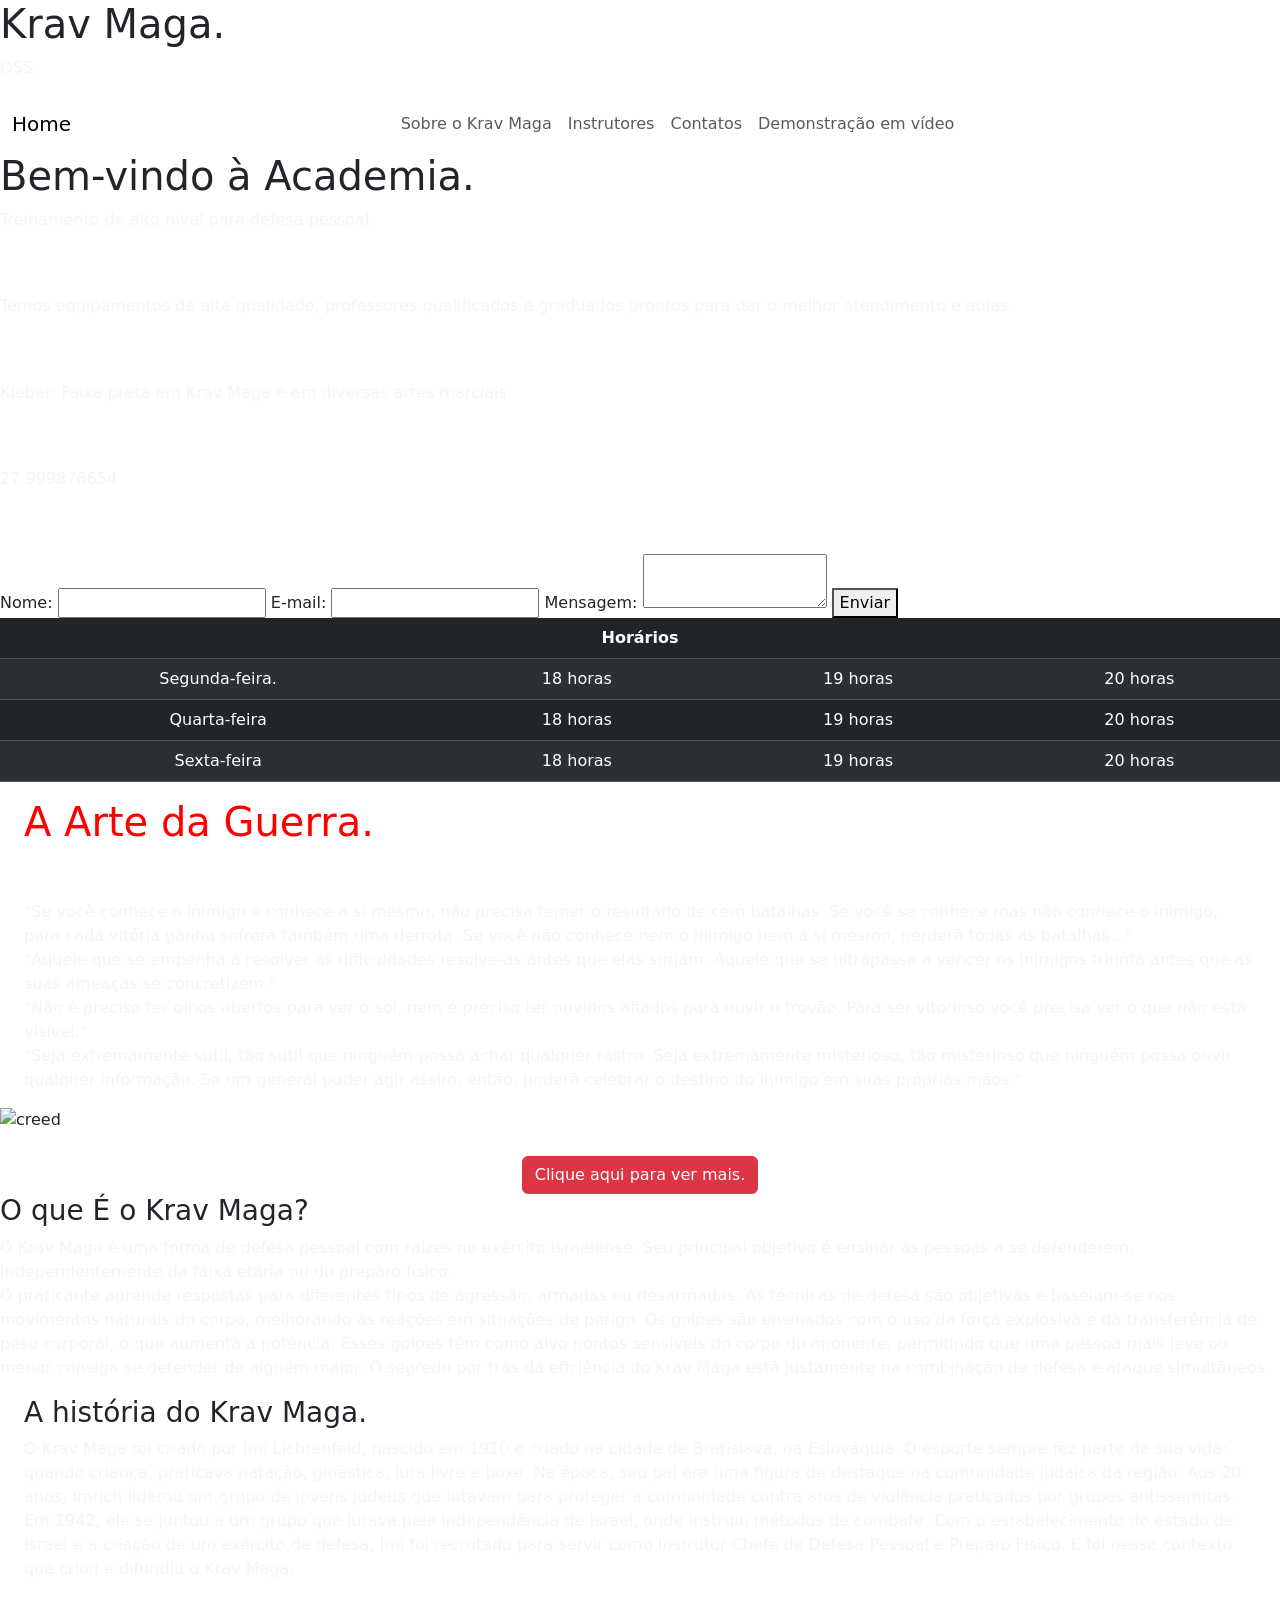
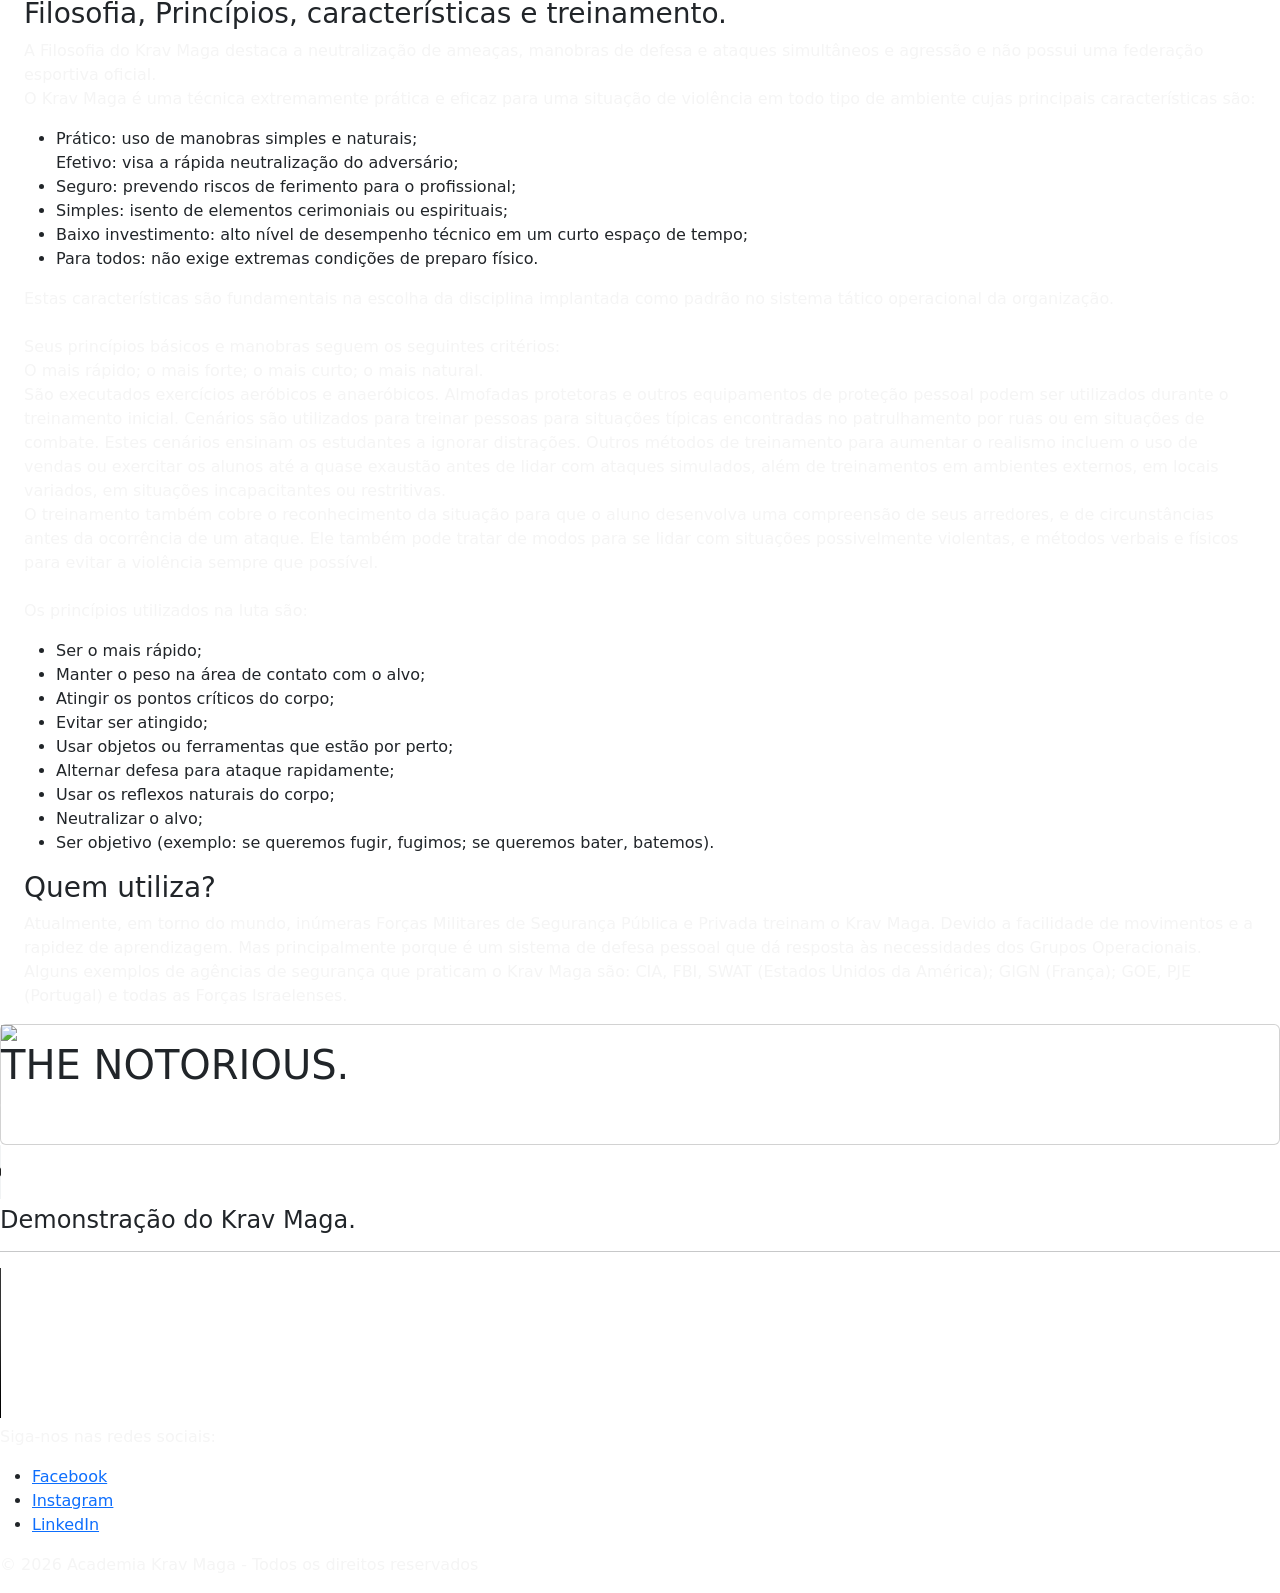
==== index.html @ e3790e53 "Rename site-kravmaga/index.html to index.html" ====
<!DOCTYPE html>
<html lang="pt-br">
<head>
    <meta charset="UTF-8">
    <meta name="viewport" content="width=device-width, initial-scale=1.0">
    <title>💀 Krav Maga.</title>
    
    <link type="image/png" sizes="32x32" rel="icon" href="icons8-punisher-32.png">
    <link href="https://cdn.jsdelivr.net/npm/bootstrap@5.3.8/dist/css/bootstrap.min.css" rel="stylesheet" integrity="sha384-sRIl4kxILFvY47J16cr9ZwB07vP4J8+LH7qKQnuqkuIAvNWLzeN8tE5YBujZqJLB" crossorigin="anonymous">
    <link rel="stylesheet" href="style.css">
    <style>
         p {
            color: whitesmoke;
         } 

         h2 {
            color: white; 
         }
    </style>
     <link href="https://fonts.googleapis.com/css2?family=Bebas+Neue&display=swap" rel="stylesheet">
     <link href="https://fonts.googleapis.com/css2?family=Roboto:wght@300;400;700&display=swap" rel="stylesheet">
     <link href="https://fonts.googleapis.com/css2?family=Poppins:wght@300;400;600&display=swap" rel="stylesheet">
</head> 
<body>
    <div class="botoes-inicio">
    <section id="home">      
     <h1>Krav Maga. </h1>
        <p>OSS.</p>
    </section>
    </div>
    
    <nav class="navbar navbar-expand-lg minha-navbar">
  <div class="container-fluid">
    <a class="navbar-brand" href="#home">Home</a>
    <button class="navbar-toggler" type="button" data-bs-toggle="collapse" data-bs-target="#navbarNav" aria-controls="navbarNav" aria-expanded="false" aria-label="Toggle navigation">
      <span class="navbar-toggler-icon"></span>
    </button>
    <div class="collapse navbar-collapse" id="navbarNav">
      <ul class="navbar-nav mx-auto">
        <li class="nav-item">
          <a class="nav-link" href="#sobre-o-krav-maga">Sobre o Krav Maga</a>
        </li>
        <li class="nav-item">
          <a class="nav-link" href="#Instrutores">Instrutores</a>
        </li>
        <li class="nav-item">
          <a class="nav-link" href="#contato">Contatos</a>
        </li>
        <li class="nav-item">
          <a class="nav-link" href="#video-krav-maga">Demonstração em vídeo</a>
        </li>
      </ul>
    </div>
  </div>
</nav>
   
    <div class="formulario">
   <section id="introducao">      
     <h1>Bem-vindo à Academia.</h1>
     <p>Treinamento de alto nível para defesa pessoal.</p>
     </section>
     
     <section id="sobre">
        <h2>Sobre a Academia.</h2>
        <p>Temos equipamentos de alta qualidade, professores qualificados e graduados prontos para dar o melhor atendimento e aulas.</p>
     </section>

     <section id="Instrutores">
        <h2>Instrutores</h2>
        <p>Kleber: Faixa preta em Krav Maga e em diversas artes marciais.</p>
     </section>

     <section id="contato">
        <h2>Contatos</h2>
        <p>27 999876654</p>
     </section>
     </div>

     <section id="converse-conosco">
        <h2>Entre em Contato</h2>
        <form>
                <label for="nome">Nome:</label>
                <input type="text" id="nome" name="nome" required>

                <label for="email">E-mail:</label>
                <input type="email" id="email" name="email" required>

                <label for="mensagem">Mensagem:</label>
                <textarea id="mensagem" name="mensagem" required></textarea>

                <button type="submit">Enviar</button>
        </form>
     </section>

     <div class="table-responsive">
     <table class="table table-striped table-dark text-center">
        <thead>
            <tr>
                <th colspan="4">Horários</th>
            </tr>
        </thead>
        <tbody>
            <tr>
                <td>Segunda-feira.</td>
                <td>18 horas</td> 
                <td>19 horas</td>  
                <td>20 horas</td>             
            </tr>
            <tr>
                <td>Quarta-feira</td>
                <td>18 horas</td> 
                <td>19 horas</td>  
                <td>20 horas</td>
            </tr>
            <tr>
                <td>Sexta-feira</td>
                <td>18 horas</td> 
                <td>19 horas</td>  
                <td>20 horas</td>
            </tr>
        </tbody>
     </table>
     </div> 

    <section class="container-fluid px-4">
     <h1 style="color:red"> A Arte da Guerra. </h1> 
    <h2>A Arte de Manter a Calma Em Situações de Conflito.</h2>
    <p> "Se você conhece o inimigo e conhece a si mesmo, não precisa temer o resultado de cem batalhas. Se você se conhece mas não conhece o inimigo, para cada vitória ganha sofrerá também uma derrota. Se você não conhece nem o inimigo nem a si mesmo, perderá todas as batalhas..."<br>"Aquele que se empenha a resolver as dificuldades resolve-as antes que elas surjam. Aquele que se ultrapassa a vencer os inimigos triunfa antes que as suas ameaças se concretizem."<br>"Não é preciso ter olhos abertos para ver o sol, nem é preciso ter ouvidos afiados para ouvir o trovão. Para ser vitorioso você precisa ver o que não está visível." <br>"Seja extremamente sutil, tão sutil que ninguém possa achar qualquer rastro. Seja extremamente misterioso, tão misterioso que ninguém possa ouvir qualquer informação. Se um general puder agir assim, então, poderá celebrar o destino do inimigo em suas próprias mãos."</p>
    </section>
    
    <div id="carouselExampleIndicators" class="carousel slide">
  <div class="carousel-indicators">
    <button type="button" data-bs-target="#carouselExampleIndicators" data-bs-slide-to="0" class="active" aria-current="true" aria-label="Slide 1"></button>
    <button type="button" data-bs-target="#carouselExampleIndicators" data-bs-slide-to="1" aria-label="Slide 2"></button>
    <button type="button" data-bs-target="#carouselExampleIndicators" data-bs-slide-to="2" aria-label="Slide 3"></button>
    <button type="button" data-bs-target="#carouselExampleIndicators" data-bs-slide-to="3" aria-label="Slide 4"></button>
    <button type="button" data-bs-target="#carouselExampleIndicators" data-bs-slide-to="4" aria-label="Slide 5"></button>
  </div>
  <div class="carousel-inner">
    <div class="carousel-item active">
      <img src="download (1).jpg" class="d-block w-100" alt="creed">
    </div>
    <div class="carousel-item">
      <img src="Faith.jpg" class="d-block w-100" alt="charles">
    </div>
    <div class="carousel-item">
      <img src="amirr-zolfaghari-QkwEYs0AUd4-unsplash.jpg" class="d-block w-100" alt="sombra">
    </div>
    <div class="carousel-item">
      <img src="wp14558694-alex-poatan-wallpapers.jpg" class="d-block w-100" alt="poatan">
    </div>
    <div class="carousel-item">
      <img src="JUSTICEIRO BRASILEIRO.jpg" class="d-block w-100" alt="justiceiro">
    </div>
  </div>
  <button class="carousel-control-prev" type="button" data-bs-target="#carouselExampleIndicators" data-bs-slide="prev">
    <span class="carousel-control-prev-icon" aria-hidden="true"></span>
    <span class="visually-hidden">Previous</span>
  </button>
  <button class="carousel-control-next" type="button" data-bs-target="#carouselExampleIndicators" data-bs-slide="next">
    <span class="carousel-control-next-icon" aria-hidden="true"></span>
    <span class="visually-hidden">Next</span>
  </button>
</div>
    
    <div class="text-center mt-4">
    <a href="https://economicnewsbrasil.com.br/2022/05/13/12-frases-de-sabedoria-escritas-pelo-general-sun-tzu/" target="_blank">
    <button type="button" class="btn btn-danger">Clique aqui para ver mais.</button></a>
    </div>    

        <section id="sobre-o-krav-maga">
        <h3>O que É o Krav Maga?</h3>
        <p> O Krav Maga é uma forma de defesa pessoal com raízes no exército israelense. Seu principal objetivo é ensinar as pessoas a se defenderem, independentemente da faixa etária ou do preparo físico.<br>O praticante aprende respostas para diferentes tipos de agressão, armadas ou desarmadas. As técnicas de defesa são objetivas e baseiam-se nos movimentos naturais do corpo, melhorando as reações em situações de perigo. Os golpes são ensinados com o uso da força explosiva e da transferência de peso corporal, o que aumenta a potência. Esses golpes têm como alvo pontos sensíveis do corpo do oponente, permitindo que uma pessoa mais leve ou menor consiga se defender de alguém maior. O segredo por trás da eficiência do Krav Maga está justamente na combinação de defesa e ataque simultâneos.</p>
        </section>
       

        <section class="container-fluid px-4">
        <h3>A história do Krav Maga.</h3>
        <p> O Krav Maga foi criado por Imi Lichtenfeld, nascido em 1910 e criado na cidade de Bratislava, na Eslováquia. O esporte sempre fez parte de sua vida: quando criança, praticava natação, ginástica, luta livre e boxe. Na época, seu pai era uma figura de destaque na comunidade judaica da região. Aos 20 anos, Imrich liderou um grupo de jovens judeus que lutavam para proteger a comunidade contra atos de violência praticados por grupos antissemitas.<br>Em 1942, ele se juntou a um grupo que lutava pela independência de Israel, onde instruiu métodos de combate. Com o estabelecimento do estado de Israel e a criação de um exército de defesa, Imi foi recrutado para servir como Instrutor Chefe de Defesa Pessoal e Preparo Físico. E foi nesse contexto que criou e difundiu o Krav Maga.</p>
        </section>

        <section class="container-fluid px-4">
        <h3>Filosofia, Princípios, características e treinamento.</h3>
        <p>A Filosofia do Krav Maga destaca a neutralização de ameaças, manobras de defesa e ataques simultâneos e agressão e não possui uma federação esportiva oficial.<br> O Krav Maga é uma técnica extremamente prática e eficaz para uma situação de violência em todo tipo de ambiente cujas principais características são:</p>
            <ul><li>Prático: uso de manobras simples e naturais;</li>Efetivo: visa a rápida neutralização do adversário;<li>Seguro: prevendo riscos de ferimento para o profissional;</li><li>Simples: isento de elementos cerimoniais ou espirituais;</li><li>Baixo investimento: alto nível de desempenho técnico em um curto espaço de tempo;</li><li>Para todos: não exige extremas condições de preparo físico.</li></ul> <p>Estas características são fundamentais na escolha da disciplina implantada como padrão no sistema tático operacional da organização.<br><br>Seus princípios básicos e manobras seguem os seguintes critérios:<br>O mais rápido; o mais forte; o mais curto; o mais natural.<br>São executados exercícios aeróbicos e anaeróbicos. Almofadas protetoras e outros equipamentos de proteção pessoal podem ser utilizados durante o treinamento inicial. Cenários são utilizados para treinar pessoas para situações típicas encontradas no patrulhamento por ruas ou em situações de combate. Estes cenários ensinam os estudantes a ignorar distrações. Outros métodos de treinamento para aumentar o realismo incluem o uso de vendas ou exercitar os alunos até a quase exaustão antes de lidar com ataques simulados, além de treinamentos em ambientes externos, em locais variados, em situações incapacitantes ou restritivas.<br>O treinamento também cobre o reconhecimento da situação para que o aluno desenvolva uma compreensão de seus arredores, e de circunstâncias antes da ocorrência de um ataque. Ele também pode tratar de modos para se lidar com situações possivelmente violentas, e métodos verbais e físicos para evitar a violência sempre que possível.<br><br>Os princípios utilizados na luta são:</p> <ul><li>Ser o mais rápido;</li><li>Manter o peso na área de contato com o alvo;</li><li>Atingir os pontos críticos do corpo;</li><li>Evitar ser atingido;</li><li>Usar objetos ou ferramentas que estão por perto;</li>
        <li>Alternar defesa para ataque rapidamente;</li><li>Usar os reflexos naturais do corpo;</li><li>Neutralizar o alvo;</li><li>Ser objetivo (exemplo: se queremos fugir, fugimos; se queremos bater, batemos).</li></ul>
        </section>

        <section class="container-fluid px-4">
        <h3>Quem utiliza?</h3>
        <p>Atualmente, em torno do mundo, inúmeras Forças Militares de Segurança Pública e Privada treinam o Krav Maga. Devido a facilidade de movimentos e a rapidez de aprendizagem. Mas principalmente porque é um sistema de defesa pessoal que dá resposta às necessidades dos Grupos Operacionais. Alguns exemplos de agências de segurança que praticam o Krav Maga são: CIA, FBI, SWAT (Estados Unidos da América); GIGN (França); GOE, PJE (Portugal) e todas as Forças Israelenses.</p>
        </section>

        <div class="card">
            <img src="has his career done_.jpg">
            <h1>THE NOTORIOUS.</h1>
            <h2>The TrashTalker.</h2>
        </div>

        <audio controls>
            <source src="bruce-buffers-spine-tingling-introduction-of-conor-mcgregor.-made-with-Voicemod.mp3" type="audio/mpeg">
        </audio>

       <div class="video-krav-maga" >
        <section id="video-krav-maga">
        <h4>Demonstração do Krav Maga. </h4>
            <hr>
            <video controls>
             <source src="videoplayback.mp4" type="video/mp4">
              <track
                src="legendas.vtt"
                kind="captions"
                srclang="pt-br"
                label="Português"
                default>
            </video>
        </section>
        </div>


    <footer>
          <p>Siga-nos nas redes sociais:</p>
          <ul>
            <li><a href="#">Facebook</a></li>
            <li><a href="#">Instagram</a></li>
            <li><a href="#">LinkedIn</a></li>
          </ul>
          <p>&copy; 2026 Academia Krav Maga - Todos os direitos reservados</p>
    </footer>





    <script src="https://cdn.jsdelivr.net/npm/bootstrap@5.3.8/dist/js/bootstrap.bundle.min.js" integrity="sha384-FKyoEForCGlyvwx9Hj09JcYn3nv7wiPVlz7YYwJrWVcXK/BmnVDxM+D2scQbITxI" crossorigin="anonymous"></script>
</body>
</html>
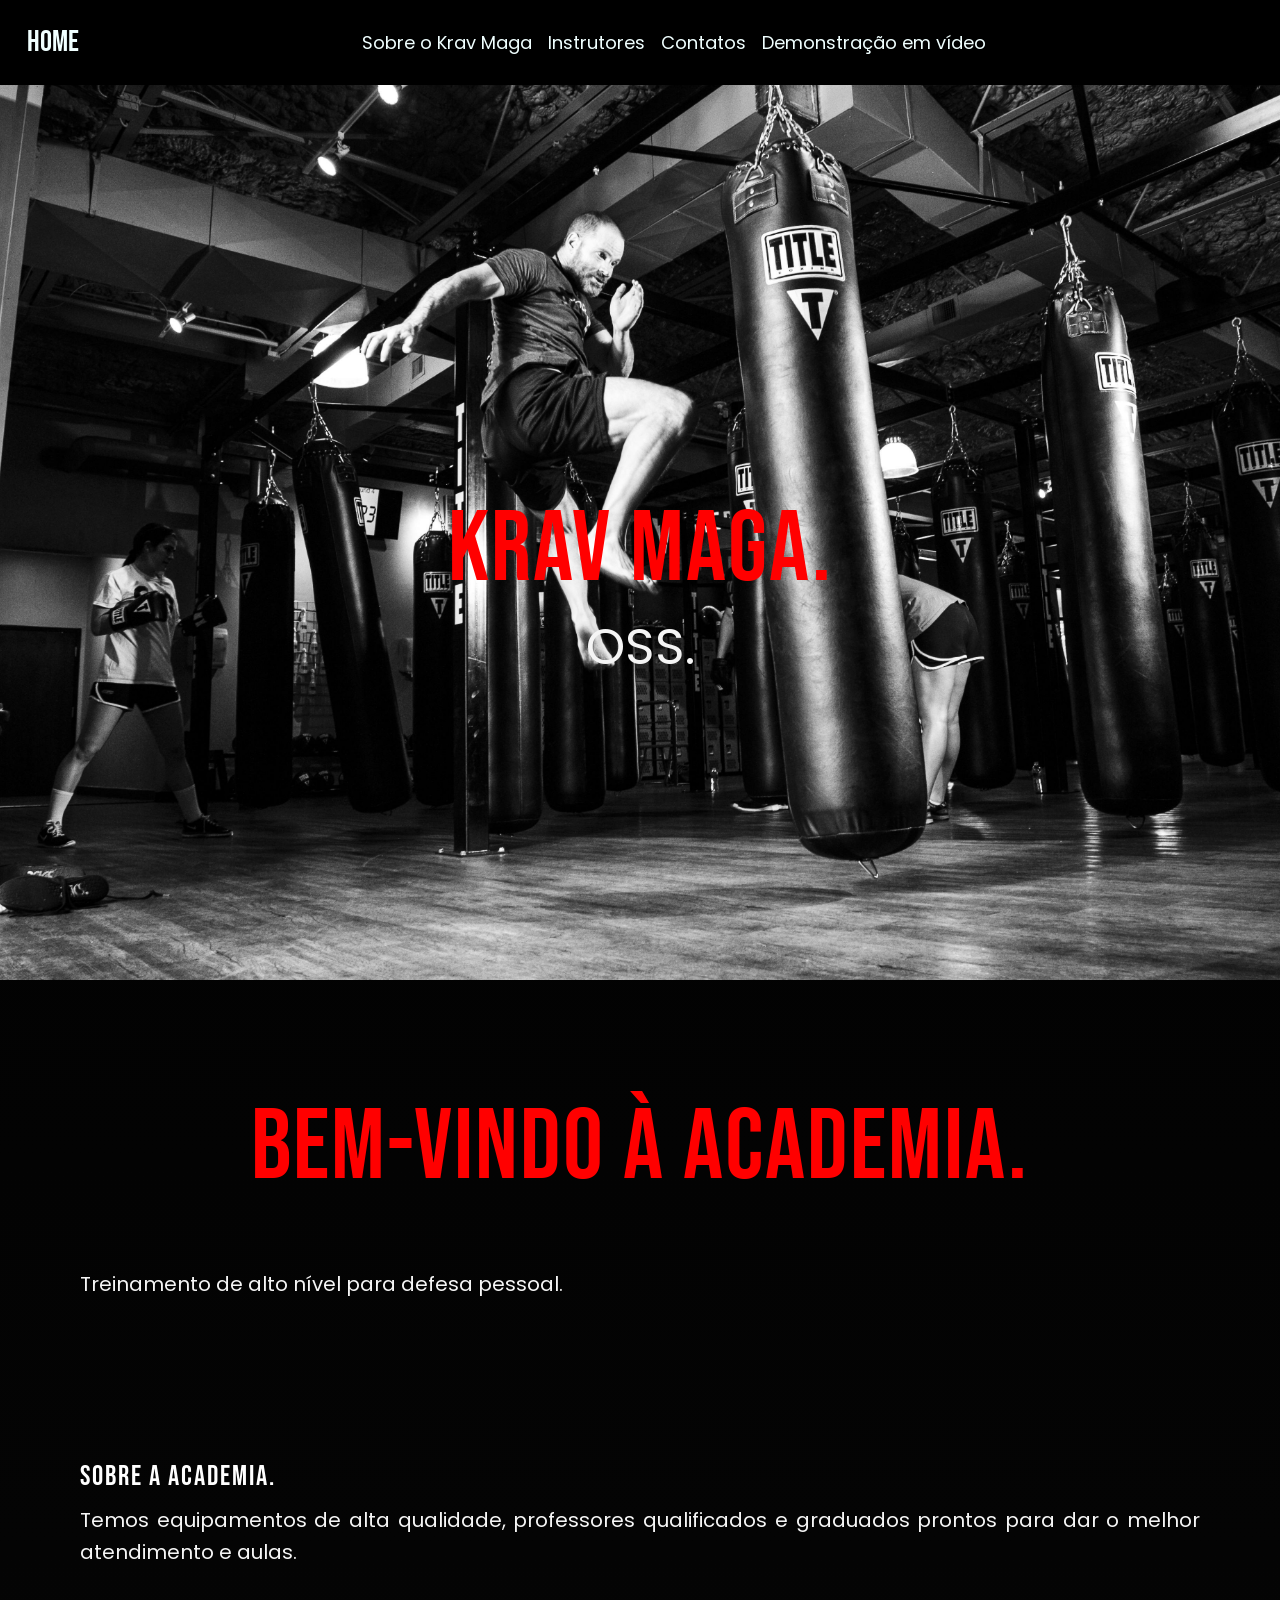
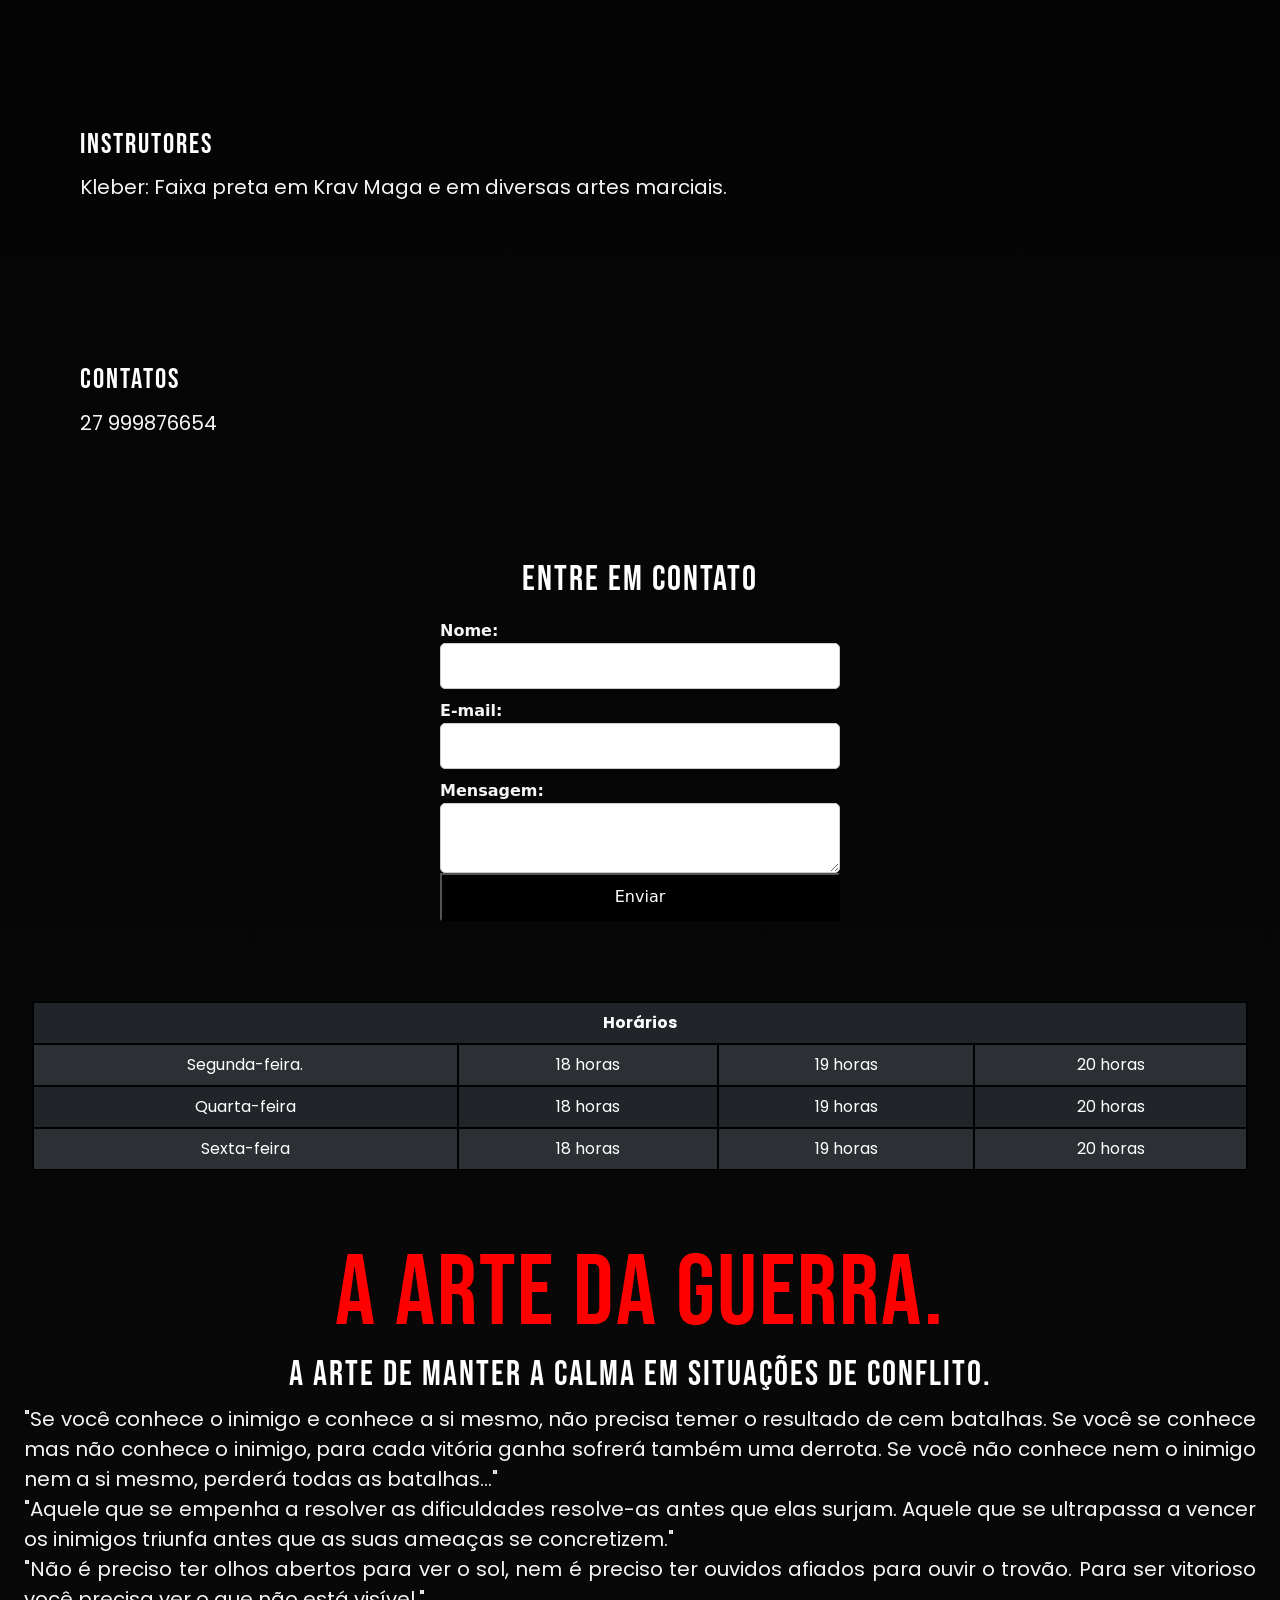
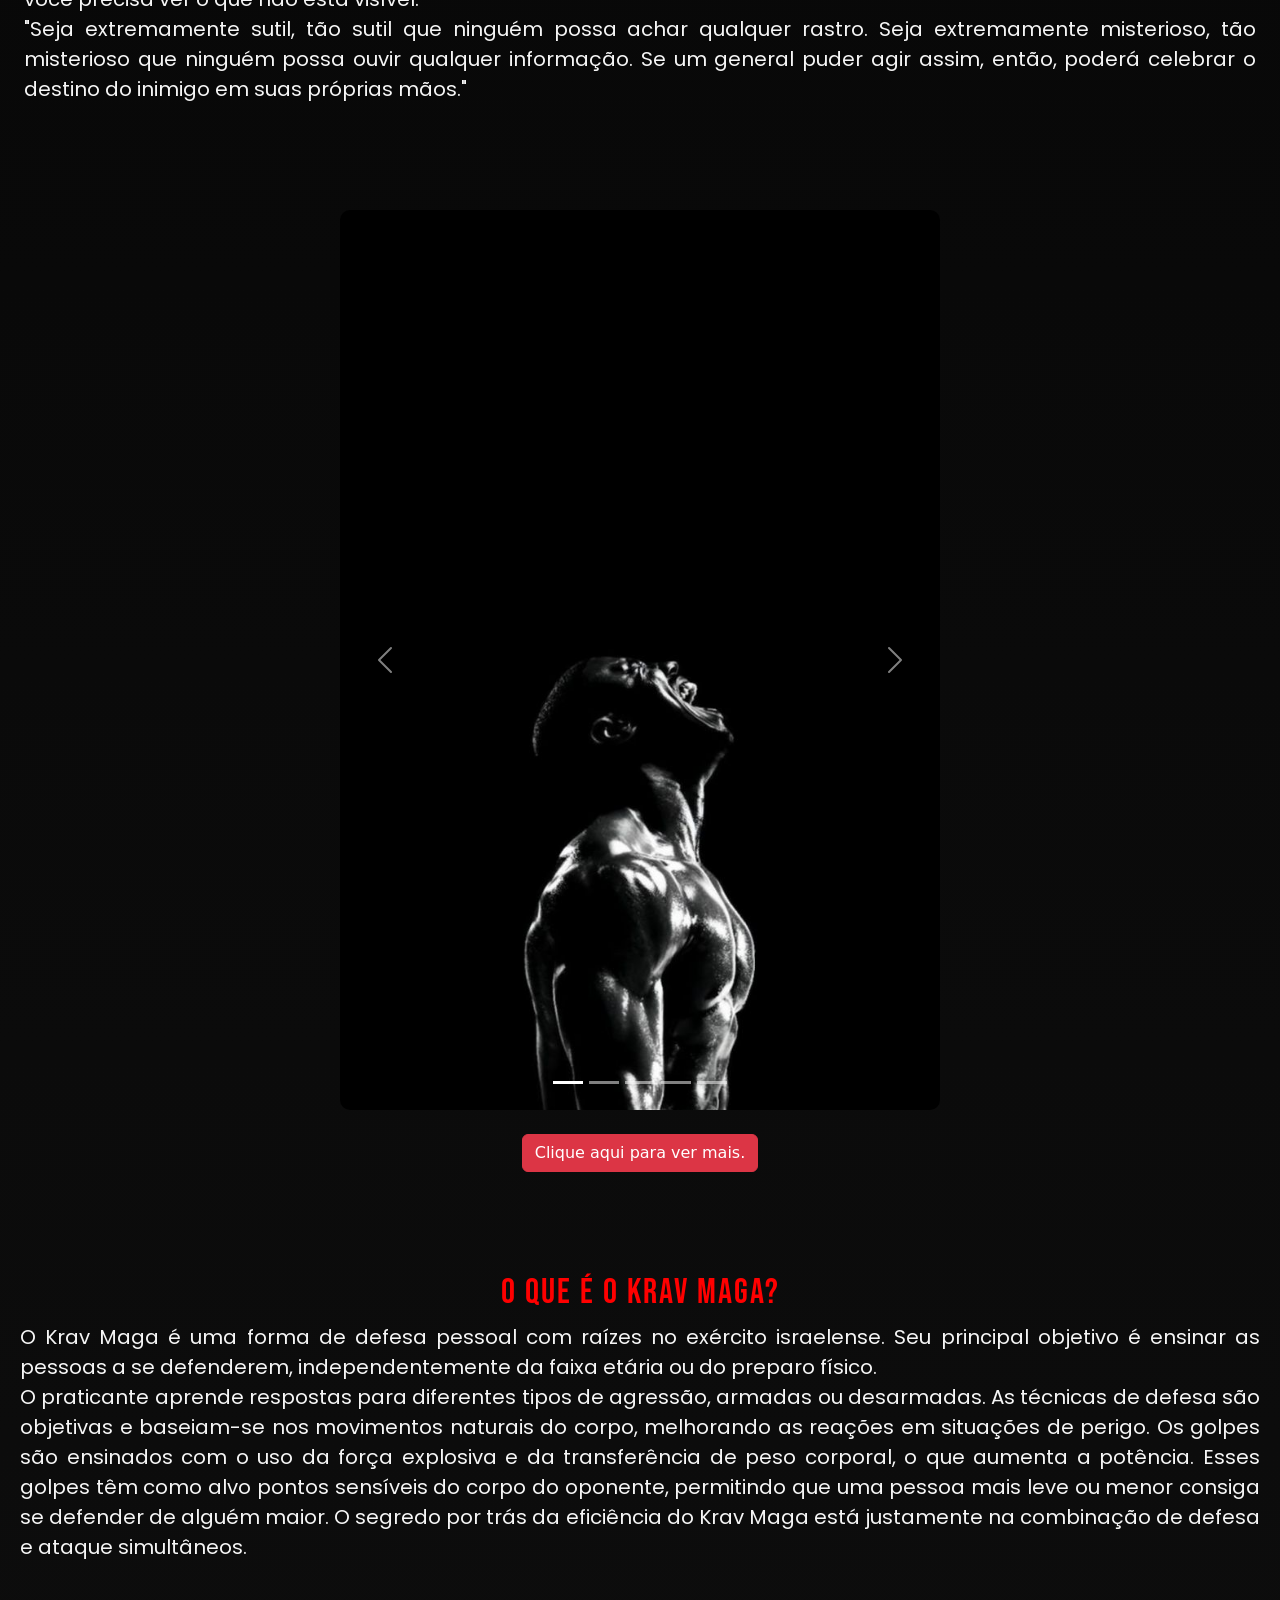
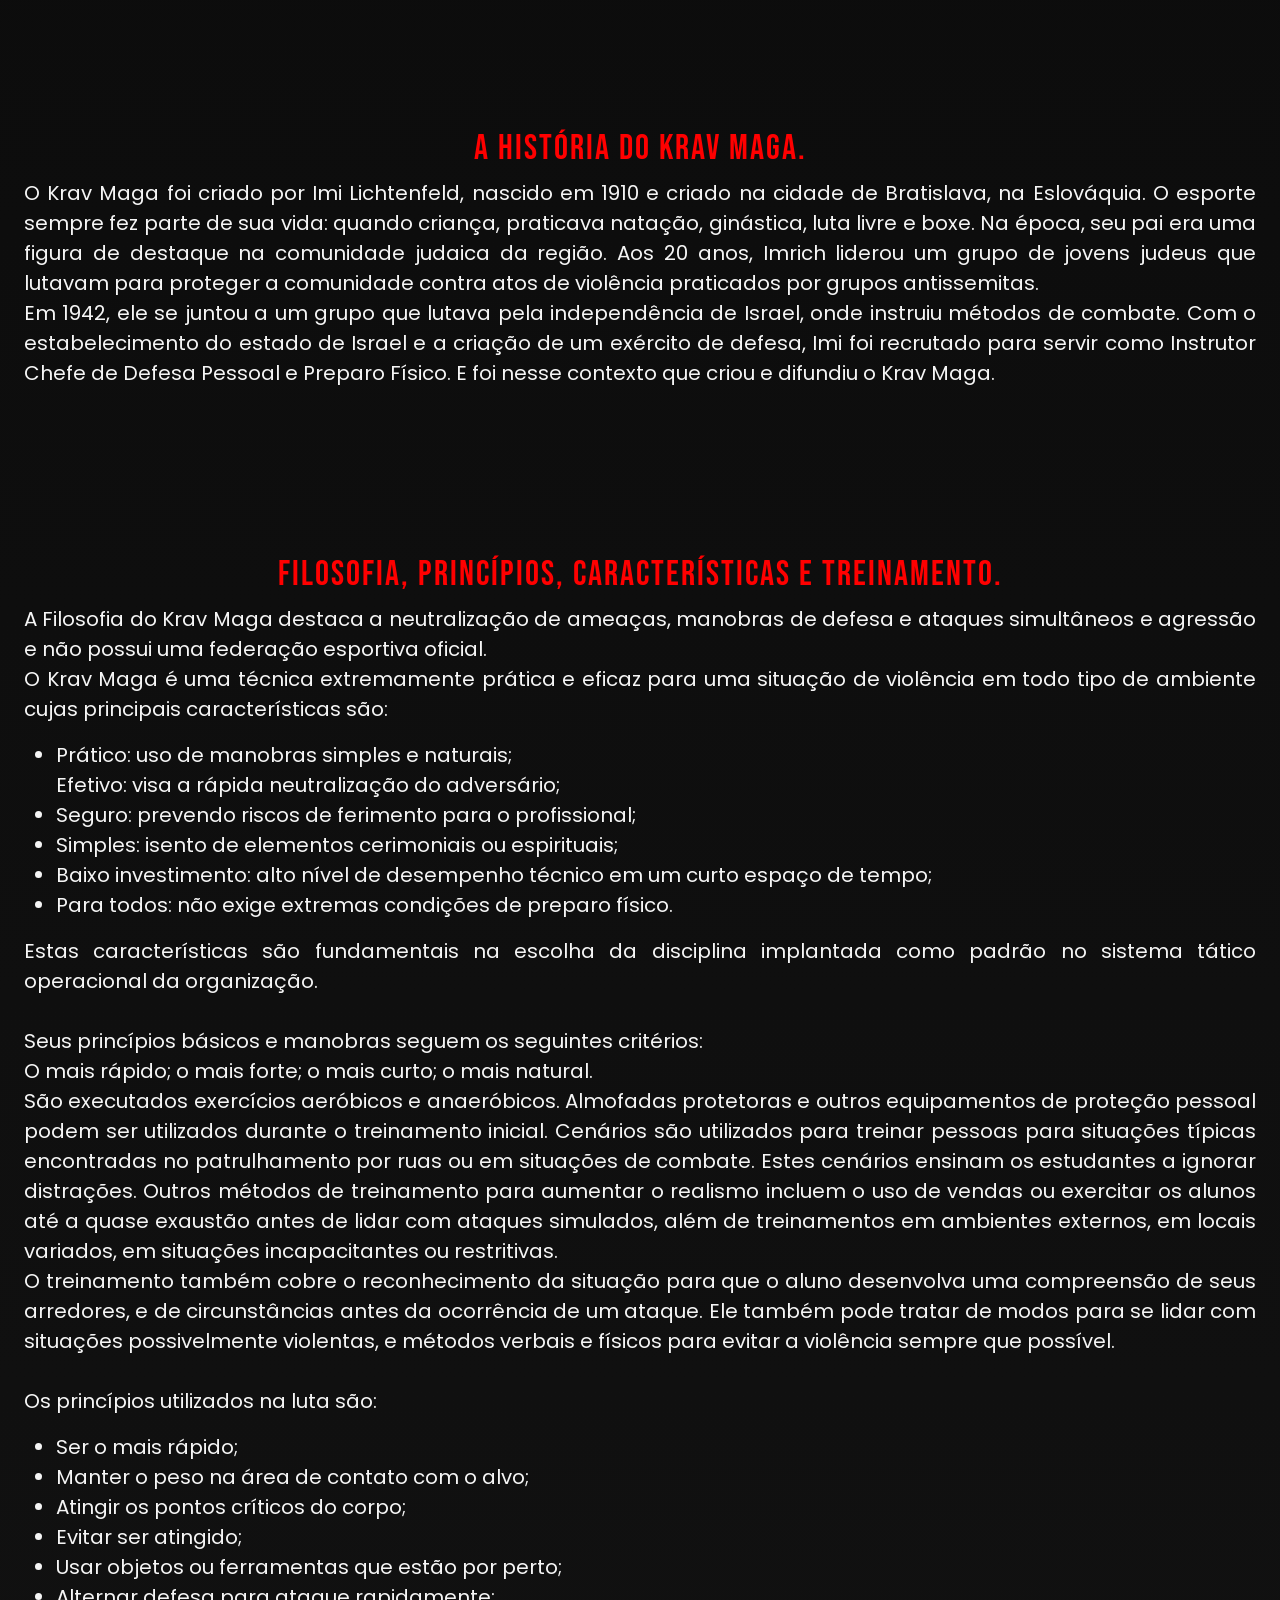
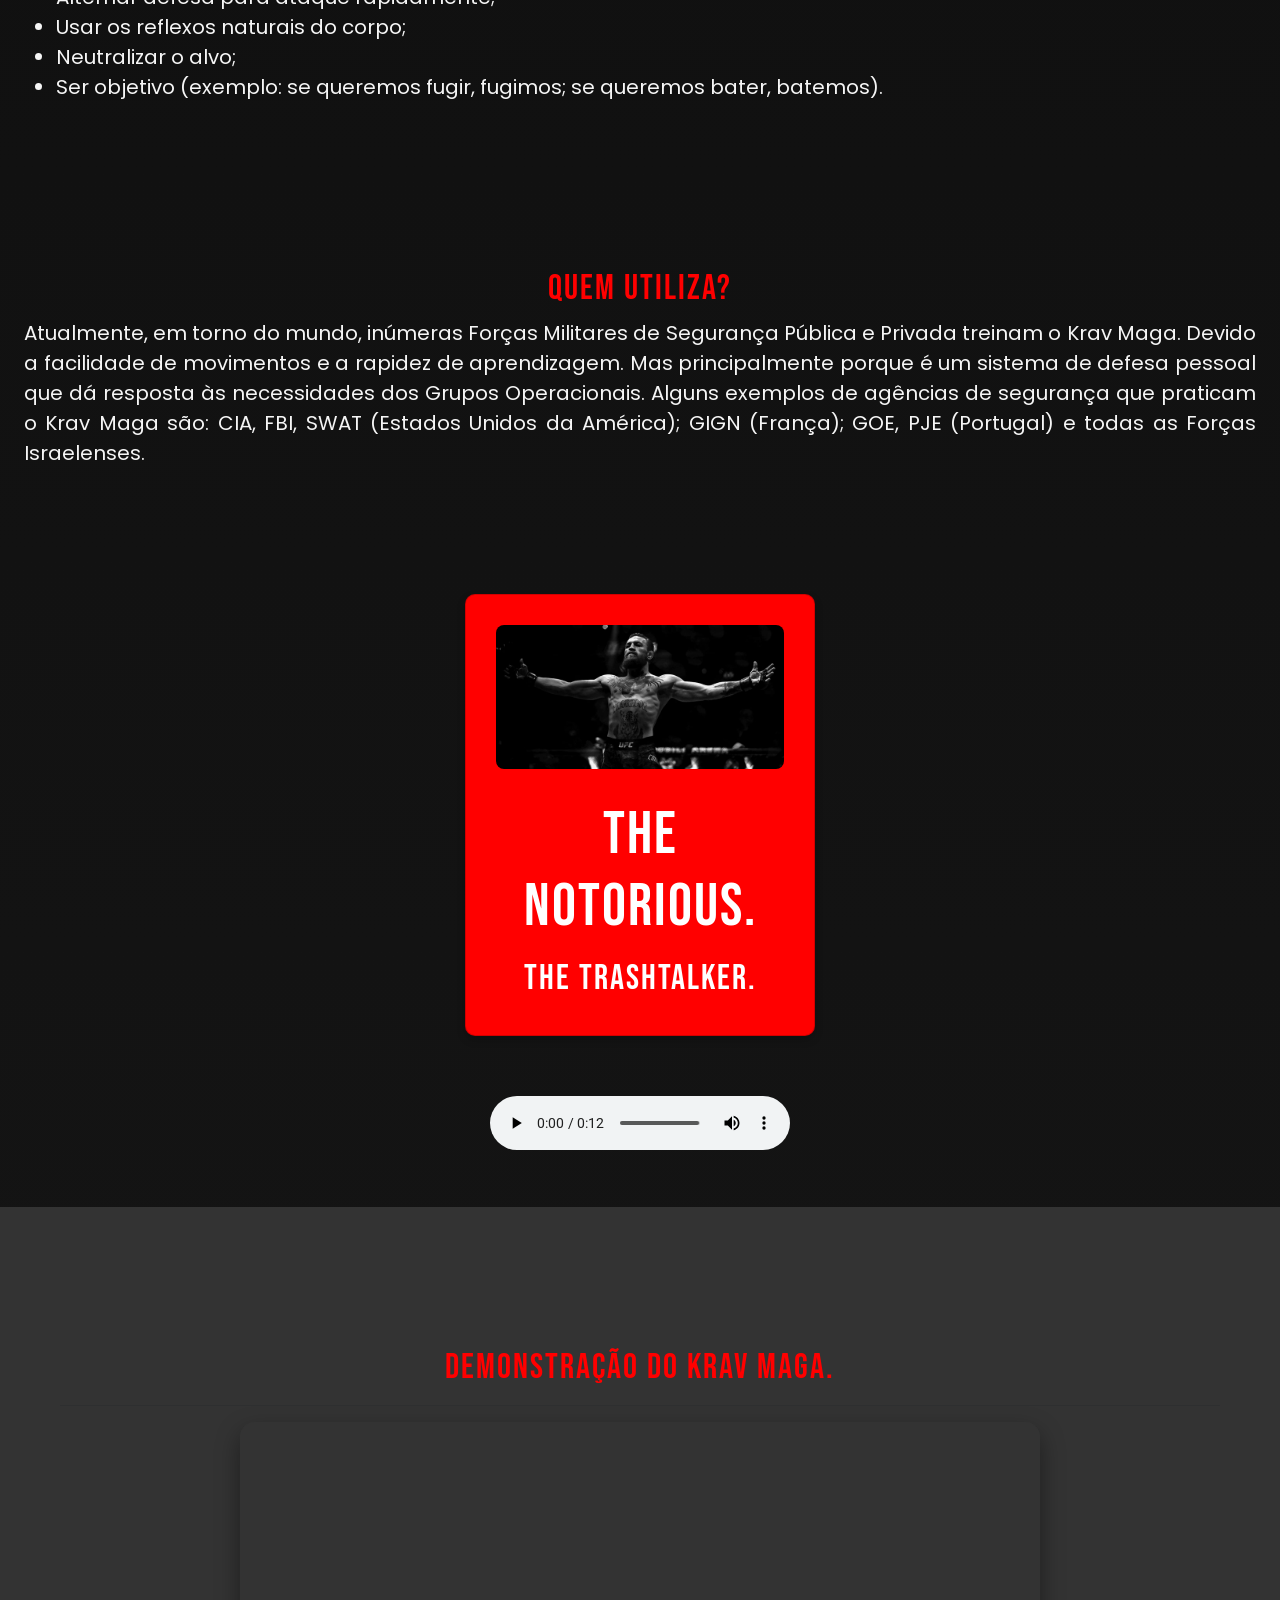
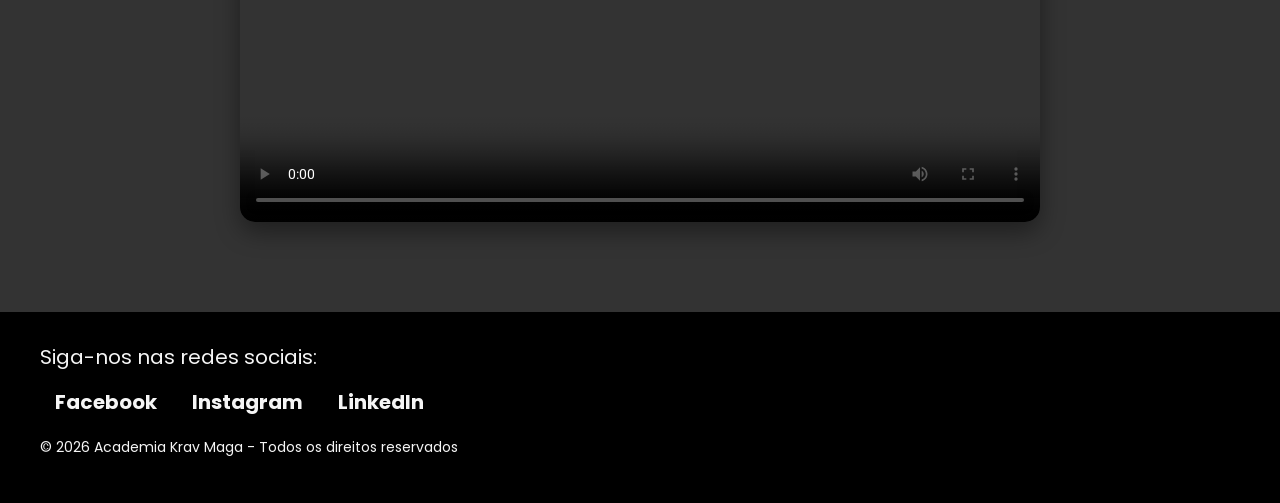
==== commit 6d955b0a: "Update index.html" ====
--- a/index.html
+++ b/index.html
@@ -206,7 +206,7 @@
         <h4>Demonstração do Krav Maga. </h4>
             <hr>
             <video controls>
-             <source src="videoplayback.mp4" type="video/mp4">
+             <source src="kravmaga.mp4" type="video/mp4">
               <track
                 src="legendas.vtt"
                 kind="captions"
--- a/style.css
+++ b/style.css
@@ -0,0 +1,314 @@
+    body{
+        background: linear-gradient(to bottom, rgb(0, 0, 0), rgb(22, 22, 22) );
+        text-align: center;
+        overflow-x: hidden;
+    }
+    
+    h1{  
+        font-family:'Bebas Neue', sans-serif;
+        font-size: 100px;
+        text-align: center;
+        letter-spacing: 2px;
+        margin-top: -2px;
+        margin-bottom: 60px;
+        transition: transform 0.3s ease-in-out;
+    }
+
+    h1:hover {
+        transform: scale(1.1);
+    }
+
+    h2{ 
+        font-family: 'Bebas Neue', sans-serif;
+        font-size: 35px;
+        text-align: center;
+        letter-spacing: 2px;
+        margin-top: -60px;
+    }
+
+    h3{
+        color: red;
+        font-family: 'Bebas Neue', sans-serif;
+        font-size: 35px;
+        text-align: center;
+        letter-spacing: 2px;
+        margin-top: 50px;
+    }
+    
+    h4{
+        color: red;
+        font-family: 'Bebas Neue', sans-serif;
+        font-size: 35px;
+        text-align: center;
+        letter-spacing: 2px;
+        margin-top: 50px;
+    }
+    
+    p{
+        text-align: justify;
+        font-size: 20px;
+        font-family: 'Poppins', sans-serif;
+        color: whitesmoke;
+    }
+    
+    ul{
+         text-align: justify;
+        font-size: 20px;
+        font-family: 'Poppins', sans-serif;
+        color: whitesmoke;
+    }
+
+    #carouselExampleIndicators{
+        max-width: 600px;   
+        margin: auto;     
+        margin-top: 40px;  
+    }
+
+    #carouselExampleIndicators img{
+        width: 100%;
+        height: 900px;
+        object-fit: cover;
+        border-radius: 10px;
+    }
+
+    .botoes-inicio {
+        text-align: center;
+        justify-content: center;
+        
+        h1{
+            color: red;
+            margin-top: 130px;
+        }
+        p{
+            font-size: 50px;
+            margin-top: -60px;
+        }
+    }
+
+    .sobre{
+        h2{ 
+            margin-top: 30px;
+        }
+    }
+
+    .formulario {
+        padding: 60px;   
+        color: red;     
+    }   
+
+    .formulario h2 {
+        font-size: 28px;
+        margin-top: 40px;
+        margin-bottom: 10px;
+        text-align: left;
+    }
+
+    .formulario p{
+        font-size: 20px;
+        line-height: 1.6;
+        margin-bottom: 20px;
+    }
+
+    .minha-navbar{
+        background: black;
+        padding: 15px;
+        position: fixed;
+        width: 100%;
+        top: 0;   
+        font-family: 'Bebas Neue', sans-serif; 
+        z-index: 9999;
+    }
+
+    .minha-navbar .navbar-brand {
+        color: azure;
+        font-size: 30px;
+    }
+
+    .minha-navbar .nav-link {
+        color: azure;
+        font-size: 18px;
+    }
+
+    .minha-navbar .nav-link:hover,
+    .minha-navbar .navbar-brand:hover{
+        color: red;
+    }
+
+    #home {
+        background: url(pexels-pixabay-260447.jpg) center/cover no-repeat;
+        color: white;
+        text-align: center;
+        height: 100vh;
+        display: flex;
+        flex-direction: column;
+        justify-content: center;
+        align-items: center;
+        margin-top: 80px;
+    }
+
+    section {
+        padding: 50px 20px;
+        text-align: center;
+        scroll-margin-top: 90px;
+    }
+
+    form {
+        display: flex;
+        flex-direction: column;
+        max-width: 400px;
+        margin: auto;
+        color: whitesmoke;
+    }
+
+    form label {
+        text-align: left;
+        margin-top: 10px;
+        font-weight: bold;
+    }
+
+    form input, form textarea {
+        padding: 10px;
+        border: 1px solid #ccc;
+        border-radius: 5px;
+    }
+
+    form button {
+        background: black;
+        color: white;
+        padding: 10px;
+        cursor: pointer;
+    }
+
+    form button:hover {
+        background: red;
+    }
+
+    footer {
+        background: black;
+        color: white;
+        text-align: center;
+        padding: 30px 40px;
+    }
+
+    footer p {
+        margin-bottom: 15px; 
+    }
+
+    footer ul{
+        list-style: none;
+        padding: 0;
+        margin-bottom: 20px;        
+    }
+
+    footer ul li {
+        display: inline-block;
+        margin: 0 15px;
+    }
+
+    footer ul li a {
+        text-decoration: none;
+        color: whitesmoke;
+        font-weight: bold;
+        transition: 0.3s ease;
+    }
+
+    footer u li a:hover {
+        color: whitesmoke;
+        border-bottom: 2px solid #00bcd4;        
+    }
+
+    footer p:last-child {
+        font-size: 14px;
+        color: whitesmoke;
+    }
+
+    .card {
+        background: red;
+        padding: 30px;
+        border-radius: 10px;
+        box-shadow: 0px 4px 8px
+                    rgba(0, 0, 0, 0.2);
+        width: 350px;
+        text-align: center;
+        margin: 60px auto;
+        margin-top: 60px;
+        display: flex;
+        flex-direction: column;
+        justify-content: center;
+        transition: transform 0.3s ease-in-out;
+    }
+
+    .card:hover {
+         transform: scale(1.1);
+    }
+
+    .card img {
+        width: 100%;
+        max-width: 300px;
+        border-radius: 8px;
+        margin-bottom: 20px;
+        display: block;
+        margin-left: auto;
+        margin-right: auto;
+    }
+
+    .card h1 {
+        margin: 10px 0;
+        font-size: 60px;
+        color: white;
+    }
+
+    .card h2 {
+        margin: 5px 0;
+    }
+
+    .video-krav-maga {
+        background: rgb(51, 51, 51);
+        padding: 40px;
+        text-align: center;
+        margin-top: 50px;
+    }
+
+    video {
+        width: 100%;
+        max-width: 800px; 
+        height: auto;
+        display: block;
+        margin: auto; 
+        border-radius: 15px;
+        box-shadow: 0px 10px 25px rgba(0, 0, 0, 0.4);
+        transition: transform 0.3s ease;
+    
+    }
+
+    video:hover {
+        transform: scale(1.02);
+    }
+
+    video::cue {
+        color: white;
+        font-size: 20px;
+    }
+
+    table {
+        border: 3px black;
+        width: 100%;
+        max-width: 100%;
+        margin: 30px auto;
+        border-collapse: collapse;
+        background-color: aliceblue;
+    }
+
+    th, td {
+        border: 2px solid black;
+        padding: 7px;
+        text-align: center;
+        color: black;
+        font-family:  'Poppins', sans-serif;
+    }
+
+    .table-responsive{
+    width: 95%;
+    margin: auto;
+    }
+    
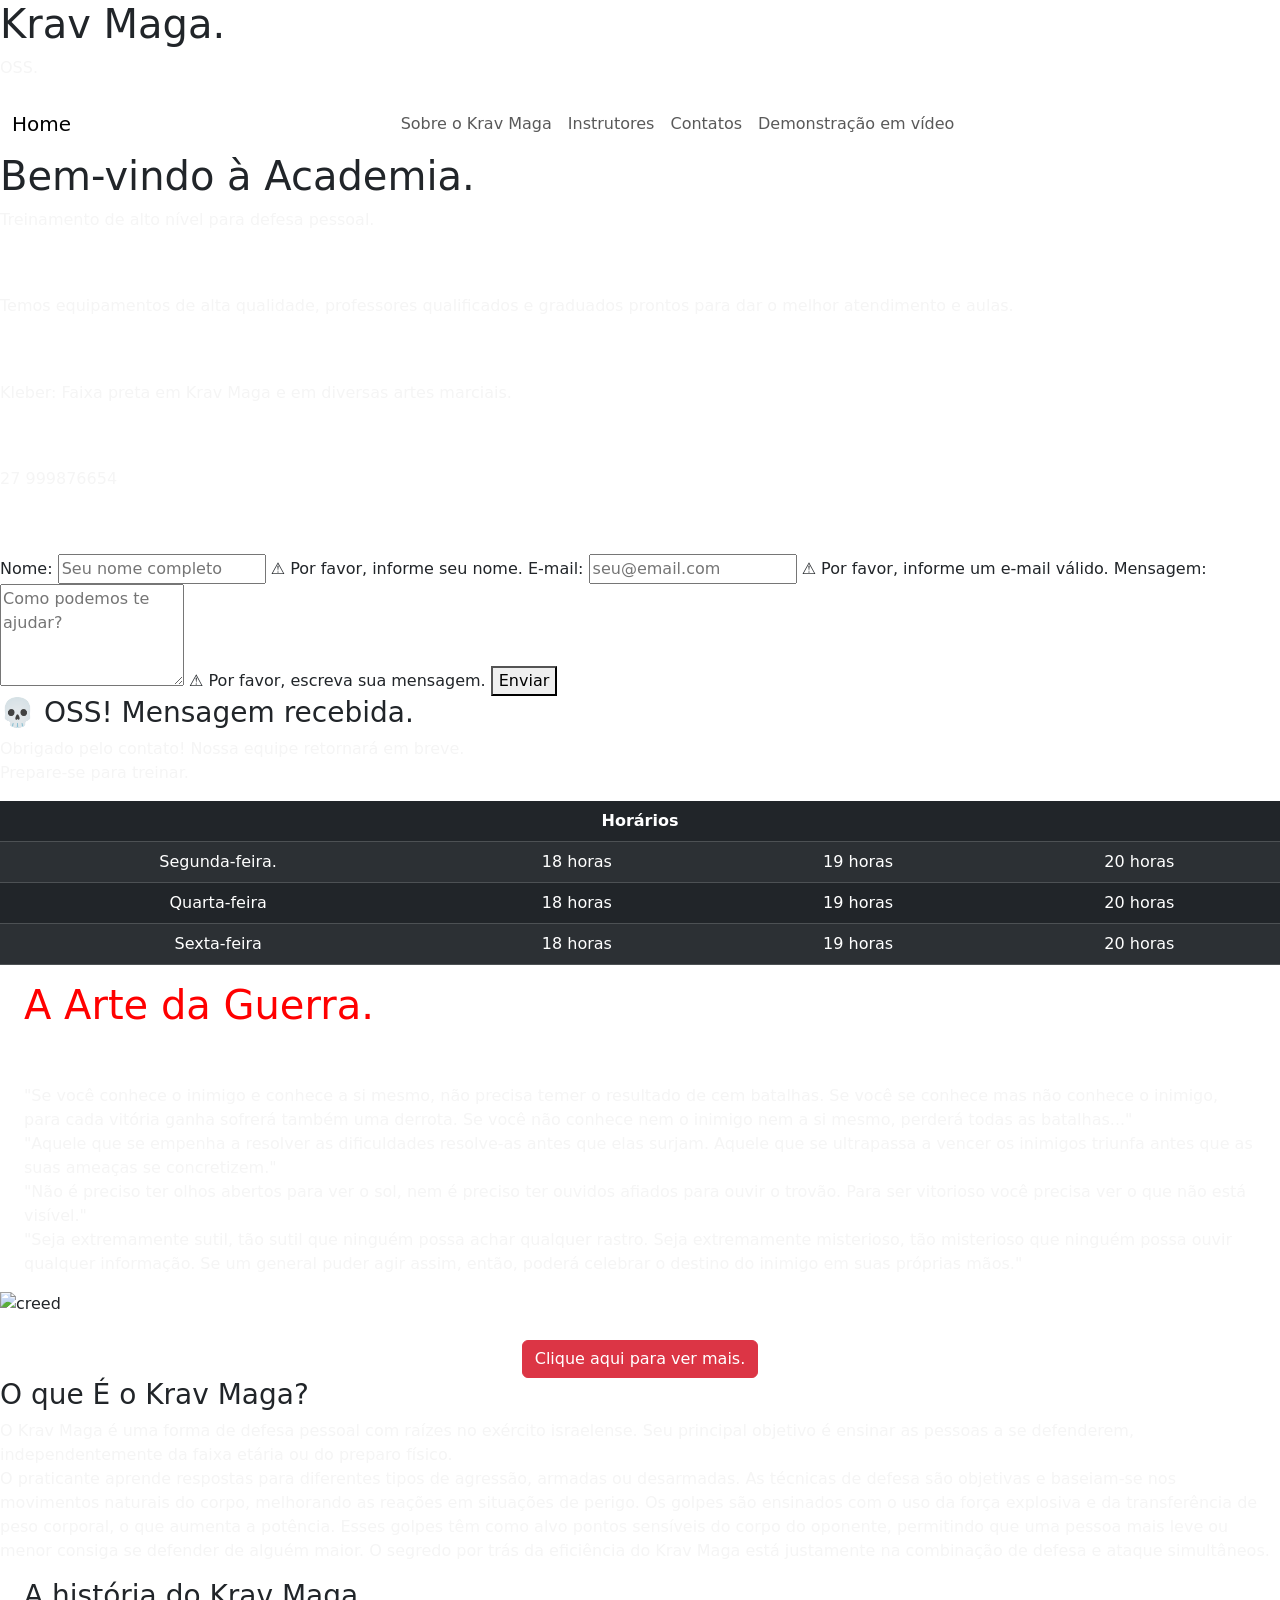
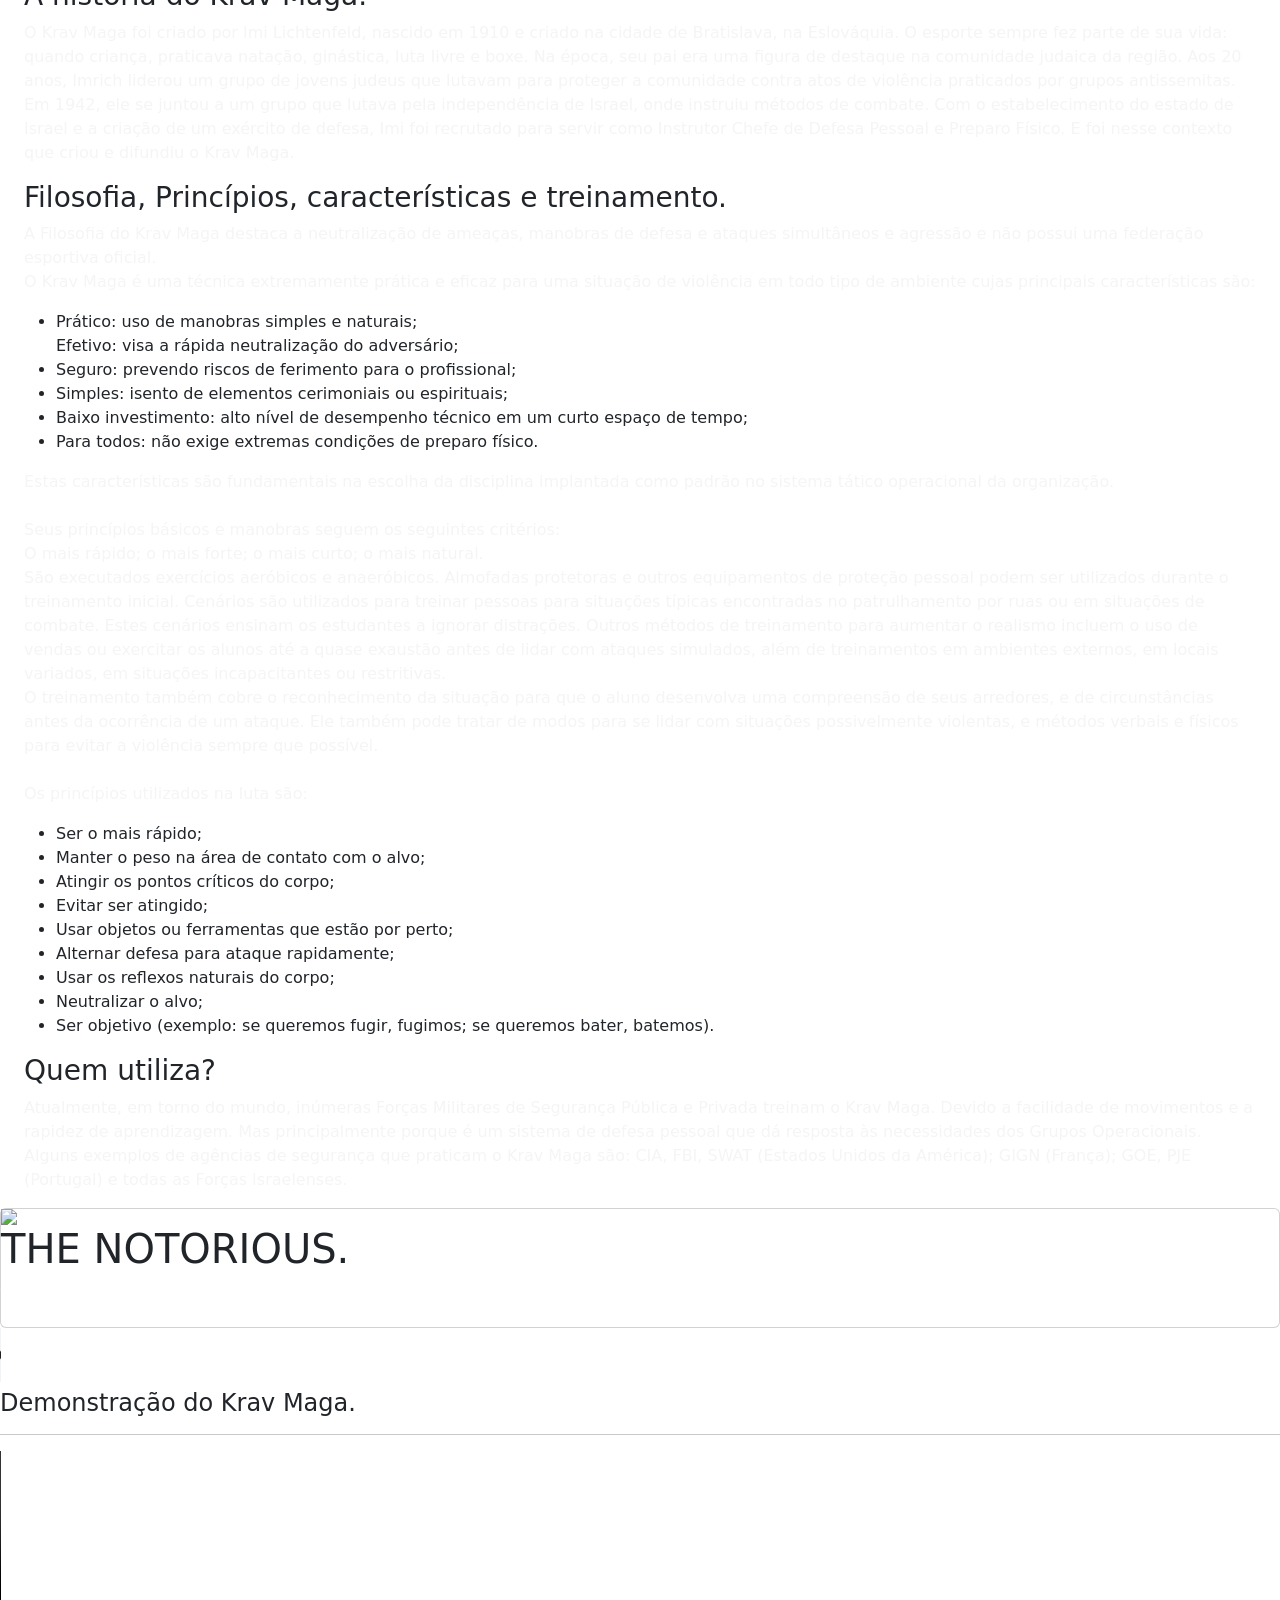
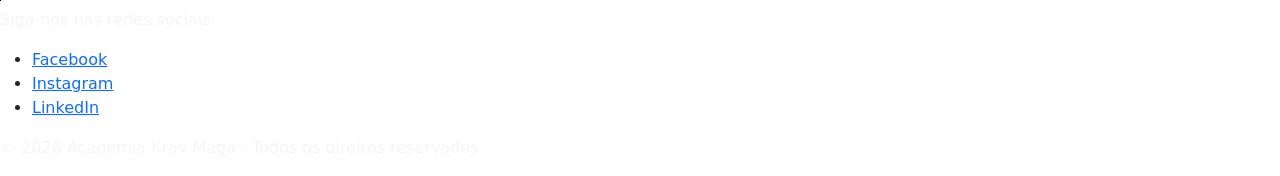
==== commit 5466bb27: "Update index.html" ====
--- a/index.html
+++ b/index.html
@@ -1,237 +1,385 @@
 <!DOCTYPE html>
 <html lang="pt-br">
+
 <head>
-    <meta charset="UTF-8">
-    <meta name="viewport" content="width=device-width, initial-scale=1.0">
-    <title>💀 Krav Maga.</title>
-    
-    <link type="image/png" sizes="32x32" rel="icon" href="icons8-punisher-32.png">
-    <link href="https://cdn.jsdelivr.net/npm/bootstrap@5.3.8/dist/css/bootstrap.min.css" rel="stylesheet" integrity="sha384-sRIl4kxILFvY47J16cr9ZwB07vP4J8+LH7qKQnuqkuIAvNWLzeN8tE5YBujZqJLB" crossorigin="anonymous">
-    <link rel="stylesheet" href="style.css">
-    <style>
-         p {
-            color: whitesmoke;
-         } 
-
-         h2 {
-            color: white; 
-         }
-    </style>
-     <link href="https://fonts.googleapis.com/css2?family=Bebas+Neue&display=swap" rel="stylesheet">
-     <link href="https://fonts.googleapis.com/css2?family=Roboto:wght@300;400;700&display=swap" rel="stylesheet">
-     <link href="https://fonts.googleapis.com/css2?family=Poppins:wght@300;400;600&display=swap" rel="stylesheet">
-</head> 
+  <meta charset="UTF-8">
+  <meta name="viewport" content="width=device-width, initial-scale=1.0">
+  <title>💀 Krav Maga.</title>
+
+  <link type="image/png" sizes="32x32" rel="icon" href="img/icons8-punisher-32.png">
+  <link href="https://cdn.jsdelivr.net/npm/bootstrap@5.3.8/dist/css/bootstrap.min.css" rel="stylesheet"
+    integrity="sha384-sRIl4kxILFvY47J16cr9ZwB07vP4J8+LH7qKQnuqkuIAvNWLzeN8tE5YBujZqJLB" crossorigin="anonymous">
+  <link rel="stylesheet" href="Style.css">
+  <style>
+    p {
+      color: whitesmoke;
+    }
+
+    h2 {
+      color: white;
+    }
+  </style>
+  <link href="https://fonts.googleapis.com/css2?family=Bebas+Neue&display=swap" rel="stylesheet">
+  <link href="https://fonts.googleapis.com/css2?family=Roboto:wght@300;400;700&display=swap" rel="stylesheet">
+  <link href="https://fonts.googleapis.com/css2?family=Poppins:wght@300;400;600&display=swap" rel="stylesheet">
+</head>
+
 <body>
-    <div class="botoes-inicio">
-    <section id="home">      
-     <h1>Krav Maga. </h1>
-        <p>OSS.</p>
-    </section>
+  <div class="botoes-inicio">
+    <section id="home">
+      <h1>Krav Maga. </h1>
+      <p>OSS.</p>
+    </section>
+  </div>
+
+  <nav class="navbar navbar-expand-lg minha-navbar">
+    <div class="container-fluid">
+      <a class="navbar-brand" href="#home">Home</a>
+      <button class="navbar-toggler" type="button" data-bs-toggle="collapse" data-bs-target="#navbarNav"
+        aria-controls="navbarNav" aria-expanded="false" aria-label="Toggle navigation">
+        <span class="navbar-toggler-icon"></span>
+      </button>
+      <div class="collapse navbar-collapse" id="navbarNav">
+        <ul class="navbar-nav mx-auto">
+          <li class="nav-item">
+            <a class="nav-link" href="#sobre-o-krav-maga">Sobre o Krav Maga</a>
+          </li>
+          <li class="nav-item">
+            <a class="nav-link" href="#Instrutores">Instrutores</a>
+          </li>
+          <li class="nav-item">
+            <a class="nav-link" href="#contato">Contatos</a>
+          </li>
+          <li class="nav-item">
+            <a class="nav-link" href="#video-krav-maga">Demonstração em vídeo</a>
+          </li>
+        </ul>
+      </div>
     </div>
-    
-    <nav class="navbar navbar-expand-lg minha-navbar">
-  <div class="container-fluid">
-    <a class="navbar-brand" href="#home">Home</a>
-    <button class="navbar-toggler" type="button" data-bs-toggle="collapse" data-bs-target="#navbarNav" aria-controls="navbarNav" aria-expanded="false" aria-label="Toggle navigation">
-      <span class="navbar-toggler-icon"></span>
+  </nav>
+
+  <div class="formulario">
+    <section id="introducao">
+      <h1>Bem-vindo à Academia.</h1>
+      <p>Treinamento de alto nível para defesa pessoal.</p>
+    </section>
+
+    <section id="sobre" class="reveal">
+      <h2>Sobre a Academia.</h2>
+      <p>Temos equipamentos de alta qualidade, professores qualificados e graduados prontos para dar o melhor
+        atendimento e aulas.</p>
+    </section>
+
+    <section id="Instrutores" class="reveal">
+      <h2>Instrutores</h2>
+      <p>Kleber: Faixa preta em Krav Maga e em diversas artes marciais.</p>
+    </section>
+
+    <section id="contato" class="reveal">
+      <h2>Contatos</h2>
+      <p>27 999876654</p>
+    </section>
+  </div>
+
+  <section id="converse-conosco" class="reveal">
+    <h2>Entre em Contato</h2>
+    <form id="formulario-contato" novalidate>
+      <label for="nome">Nome:</label>
+      <input type="text" id="nome" name="nome" placeholder="Seu nome completo">
+      <span class="erro-msg" id="erro-nome">⚠️ Por favor, informe seu nome.</span>
+
+      <label for="email">E-mail:</label>
+      <input type="email" id="email" name="email" placeholder="seu@email.com">
+      <span class="erro-msg" id="erro-email">⚠️ Por favor, informe um e-mail válido.</span>
+
+      <label for="mensagem">Mensagem:</label>
+      <textarea id="mensagem" name="mensagem" placeholder="Como podemos te ajudar?" rows="4"></textarea>
+      <span class="erro-msg" id="erro-mensagem">⚠️ Por favor, escreva sua mensagem.</span>
+
+      <button type="submit">Enviar</button>
+    </form>
+    <div class="mensagem-sucesso" id="mensagem-sucesso">
+      <h3>💀 OSS! Mensagem recebida.</h3>
+      <p>Obrigado pelo contato! Nossa equipe retornará em breve.<br>Prepare-se para treinar.</p>
+    </div>
+  </section>
+
+  <div class="table-responsive">
+    <table class="table table-striped table-dark text-center">
+      <thead>
+        <tr>
+          <th colspan="4">Horários</th>
+        </tr>
+      </thead>
+      <tbody>
+        <tr>
+          <td>Segunda-feira.</td>
+          <td>18 horas</td>
+          <td>19 horas</td>
+          <td>20 horas</td>
+        </tr>
+        <tr>
+          <td>Quarta-feira</td>
+          <td>18 horas</td>
+          <td>19 horas</td>
+          <td>20 horas</td>
+        </tr>
+        <tr>
+          <td>Sexta-feira</td>
+          <td>18 horas</td>
+          <td>19 horas</td>
+          <td>20 horas</td>
+        </tr>
+      </tbody>
+    </table>
+  </div>
+
+  <section class="container-fluid px-4">
+    <h1 style="color:red"> A Arte da Guerra. </h1>
+    <h2>A Arte de Manter a Calma Em Situações de Conflito.</h2>
+    <p> "Se você conhece o inimigo e conhece a si mesmo, não precisa temer o resultado de cem batalhas. Se você se
+      conhece mas não conhece o inimigo, para cada vitória ganha sofrerá também uma derrota. Se você não conhece nem o
+      inimigo nem a si mesmo, perderá todas as batalhas..."<br>"Aquele que se empenha a resolver as dificuldades
+      resolve-as antes que elas surjam. Aquele que se ultrapassa a vencer os inimigos triunfa antes que as suas ameaças
+      se concretizem."<br>"Não é preciso ter olhos abertos para ver o sol, nem é preciso ter ouvidos afiados para ouvir
+      o trovão. Para ser vitorioso você precisa ver o que não está visível." <br>"Seja extremamente sutil, tão sutil que
+      ninguém possa achar qualquer rastro. Seja extremamente misterioso, tão misterioso que ninguém possa ouvir qualquer
+      informação. Se um general puder agir assim, então, poderá celebrar o destino do inimigo em suas próprias mãos."
+    </p>
+  </section>
+
+  <div id="carouselExampleIndicators" class="carousel slide">
+    <div class="carousel-indicators">
+      <button type="button" data-bs-target="#carouselExampleIndicators" data-bs-slide-to="0" class="active"
+        aria-current="true" aria-label="Slide 1"></button>
+      <button type="button" data-bs-target="#carouselExampleIndicators" data-bs-slide-to="1"
+        aria-label="Slide 2"></button>
+      <button type="button" data-bs-target="#carouselExampleIndicators" data-bs-slide-to="2"
+        aria-label="Slide 3"></button>
+      <button type="button" data-bs-target="#carouselExampleIndicators" data-bs-slide-to="3"
+        aria-label="Slide 4"></button>
+      <button type="button" data-bs-target="#carouselExampleIndicators" data-bs-slide-to="4"
+        aria-label="Slide 5"></button>
+    </div>
+    <div class="carousel-inner">
+      <div class="carousel-item active">
+        <img src="/teste (2)/teste/teste/img/download (1).jpg" class="d-block w-100" alt="creed">
+      </div>
+      <div class="carousel-item">
+        <img src="/teste (2)/teste/teste/img/Faith.jpg" class="d-block w-100" alt="charles">
+      </div>
+      <div class="carousel-item">
+        <img src="/teste (2)/teste/teste/img/amirr-zolfaghari-QkwEYs0AUd4-unsplash.jpg" class="d-block w-100"
+          alt="sombra">
+      </div>
+      <div class="carousel-item">
+        <img src="/teste (2)/teste/teste/img/wp14558694-alex-poatan-wallpapers.jpg" class="d-block w-100" alt="poatan">
+      </div>
+      <div class="carousel-item">
+        <img src="/teste (2)/teste/teste/img/JUSTICEIRO BRASILEIRO.jpg" class="d-block w-100" alt="justiceiro">
+      </div>
+    </div>
+    <button class="carousel-control-prev" type="button" data-bs-target="#carouselExampleIndicators"
+      data-bs-slide="prev">
+      <span class="carousel-control-prev-icon" aria-hidden="true"></span>
+      <span class="visually-hidden">Previous</span>
     </button>
-    <div class="collapse navbar-collapse" id="navbarNav">
-      <ul class="navbar-nav mx-auto">
-        <li class="nav-item">
-          <a class="nav-link" href="#sobre-o-krav-maga">Sobre o Krav Maga</a>
-        </li>
-        <li class="nav-item">
-          <a class="nav-link" href="#Instrutores">Instrutores</a>
-        </li>
-        <li class="nav-item">
-          <a class="nav-link" href="#contato">Contatos</a>
-        </li>
-        <li class="nav-item">
-          <a class="nav-link" href="#video-krav-maga">Demonstração em vídeo</a>
-        </li>
-      </ul>
-    </div>
-  </div>
-</nav>
-   
-    <div class="formulario">
-   <section id="introducao">      
-     <h1>Bem-vindo à Academia.</h1>
-     <p>Treinamento de alto nível para defesa pessoal.</p>
-     </section>
-     
-     <section id="sobre">
-        <h2>Sobre a Academia.</h2>
-        <p>Temos equipamentos de alta qualidade, professores qualificados e graduados prontos para dar o melhor atendimento e aulas.</p>
-     </section>
-
-     <section id="Instrutores">
-        <h2>Instrutores</h2>
-        <p>Kleber: Faixa preta em Krav Maga e em diversas artes marciais.</p>
-     </section>
-
-     <section id="contato">
-        <h2>Contatos</h2>
-        <p>27 999876654</p>
-     </section>
-     </div>
-
-     <section id="converse-conosco">
-        <h2>Entre em Contato</h2>
-        <form>
-                <label for="nome">Nome:</label>
-                <input type="text" id="nome" name="nome" required>
-
-                <label for="email">E-mail:</label>
-                <input type="email" id="email" name="email" required>
-
-                <label for="mensagem">Mensagem:</label>
-                <textarea id="mensagem" name="mensagem" required></textarea>
-
-                <button type="submit">Enviar</button>
-        </form>
-     </section>
-
-     <div class="table-responsive">
-     <table class="table table-striped table-dark text-center">
-        <thead>
-            <tr>
-                <th colspan="4">Horários</th>
-            </tr>
-        </thead>
-        <tbody>
-            <tr>
-                <td>Segunda-feira.</td>
-                <td>18 horas</td> 
-                <td>19 horas</td>  
-                <td>20 horas</td>             
-            </tr>
-            <tr>
-                <td>Quarta-feira</td>
-                <td>18 horas</td> 
-                <td>19 horas</td>  
-                <td>20 horas</td>
-            </tr>
-            <tr>
-                <td>Sexta-feira</td>
-                <td>18 horas</td> 
-                <td>19 horas</td>  
-                <td>20 horas</td>
-            </tr>
-        </tbody>
-     </table>
-     </div> 
-
-    <section class="container-fluid px-4">
-     <h1 style="color:red"> A Arte da Guerra. </h1> 
-    <h2>A Arte de Manter a Calma Em Situações de Conflito.</h2>
-    <p> "Se você conhece o inimigo e conhece a si mesmo, não precisa temer o resultado de cem batalhas. Se você se conhece mas não conhece o inimigo, para cada vitória ganha sofrerá também uma derrota. Se você não conhece nem o inimigo nem a si mesmo, perderá todas as batalhas..."<br>"Aquele que se empenha a resolver as dificuldades resolve-as antes que elas surjam. Aquele que se ultrapassa a vencer os inimigos triunfa antes que as suas ameaças se concretizem."<br>"Não é preciso ter olhos abertos para ver o sol, nem é preciso ter ouvidos afiados para ouvir o trovão. Para ser vitorioso você precisa ver o que não está visível." <br>"Seja extremamente sutil, tão sutil que ninguém possa achar qualquer rastro. Seja extremamente misterioso, tão misterioso que ninguém possa ouvir qualquer informação. Se um general puder agir assim, então, poderá celebrar o destino do inimigo em suas próprias mãos."</p>
-    </section>
-    
-    <div id="carouselExampleIndicators" class="carousel slide">
-  <div class="carousel-indicators">
-    <button type="button" data-bs-target="#carouselExampleIndicators" data-bs-slide-to="0" class="active" aria-current="true" aria-label="Slide 1"></button>
-    <button type="button" data-bs-target="#carouselExampleIndicators" data-bs-slide-to="1" aria-label="Slide 2"></button>
-    <button type="button" data-bs-target="#carouselExampleIndicators" data-bs-slide-to="2" aria-label="Slide 3"></button>
-    <button type="button" data-bs-target="#carouselExampleIndicators" data-bs-slide-to="3" aria-label="Slide 4"></button>
-    <button type="button" data-bs-target="#carouselExampleIndicators" data-bs-slide-to="4" aria-label="Slide 5"></button>
-  </div>
-  <div class="carousel-inner">
-    <div class="carousel-item active">
-      <img src="download (1).jpg" class="d-block w-100" alt="creed">
-    </div>
-    <div class="carousel-item">
-      <img src="Faith.jpg" class="d-block w-100" alt="charles">
-    </div>
-    <div class="carousel-item">
-      <img src="amirr-zolfaghari-QkwEYs0AUd4-unsplash.jpg" class="d-block w-100" alt="sombra">
-    </div>
-    <div class="carousel-item">
-      <img src="wp14558694-alex-poatan-wallpapers.jpg" class="d-block w-100" alt="poatan">
-    </div>
-    <div class="carousel-item">
-      <img src="JUSTICEIRO BRASILEIRO.jpg" class="d-block w-100" alt="justiceiro">
-    </div>
-  </div>
-  <button class="carousel-control-prev" type="button" data-bs-target="#carouselExampleIndicators" data-bs-slide="prev">
-    <span class="carousel-control-prev-icon" aria-hidden="true"></span>
-    <span class="visually-hidden">Previous</span>
-  </button>
-  <button class="carousel-control-next" type="button" data-bs-target="#carouselExampleIndicators" data-bs-slide="next">
-    <span class="carousel-control-next-icon" aria-hidden="true"></span>
-    <span class="visually-hidden">Next</span>
-  </button>
-</div>
-    
-    <div class="text-center mt-4">
-    <a href="https://economicnewsbrasil.com.br/2022/05/13/12-frases-de-sabedoria-escritas-pelo-general-sun-tzu/" target="_blank">
-    <button type="button" class="btn btn-danger">Clique aqui para ver mais.</button></a>
-    </div>    
-
-        <section id="sobre-o-krav-maga">
-        <h3>O que É o Krav Maga?</h3>
-        <p> O Krav Maga é uma forma de defesa pessoal com raízes no exército israelense. Seu principal objetivo é ensinar as pessoas a se defenderem, independentemente da faixa etária ou do preparo físico.<br>O praticante aprende respostas para diferentes tipos de agressão, armadas ou desarmadas. As técnicas de defesa são objetivas e baseiam-se nos movimentos naturais do corpo, melhorando as reações em situações de perigo. Os golpes são ensinados com o uso da força explosiva e da transferência de peso corporal, o que aumenta a potência. Esses golpes têm como alvo pontos sensíveis do corpo do oponente, permitindo que uma pessoa mais leve ou menor consiga se defender de alguém maior. O segredo por trás da eficiência do Krav Maga está justamente na combinação de defesa e ataque simultâneos.</p>
-        </section>
-       
-
-        <section class="container-fluid px-4">
-        <h3>A história do Krav Maga.</h3>
-        <p> O Krav Maga foi criado por Imi Lichtenfeld, nascido em 1910 e criado na cidade de Bratislava, na Eslováquia. O esporte sempre fez parte de sua vida: quando criança, praticava natação, ginástica, luta livre e boxe. Na época, seu pai era uma figura de destaque na comunidade judaica da região. Aos 20 anos, Imrich liderou um grupo de jovens judeus que lutavam para proteger a comunidade contra atos de violência praticados por grupos antissemitas.<br>Em 1942, ele se juntou a um grupo que lutava pela independência de Israel, onde instruiu métodos de combate. Com o estabelecimento do estado de Israel e a criação de um exército de defesa, Imi foi recrutado para servir como Instrutor Chefe de Defesa Pessoal e Preparo Físico. E foi nesse contexto que criou e difundiu o Krav Maga.</p>
-        </section>
-
-        <section class="container-fluid px-4">
-        <h3>Filosofia, Princípios, características e treinamento.</h3>
-        <p>A Filosofia do Krav Maga destaca a neutralização de ameaças, manobras de defesa e ataques simultâneos e agressão e não possui uma federação esportiva oficial.<br> O Krav Maga é uma técnica extremamente prática e eficaz para uma situação de violência em todo tipo de ambiente cujas principais características são:</p>
-            <ul><li>Prático: uso de manobras simples e naturais;</li>Efetivo: visa a rápida neutralização do adversário;<li>Seguro: prevendo riscos de ferimento para o profissional;</li><li>Simples: isento de elementos cerimoniais ou espirituais;</li><li>Baixo investimento: alto nível de desempenho técnico em um curto espaço de tempo;</li><li>Para todos: não exige extremas condições de preparo físico.</li></ul> <p>Estas características são fundamentais na escolha da disciplina implantada como padrão no sistema tático operacional da organização.<br><br>Seus princípios básicos e manobras seguem os seguintes critérios:<br>O mais rápido; o mais forte; o mais curto; o mais natural.<br>São executados exercícios aeróbicos e anaeróbicos. Almofadas protetoras e outros equipamentos de proteção pessoal podem ser utilizados durante o treinamento inicial. Cenários são utilizados para treinar pessoas para situações típicas encontradas no patrulhamento por ruas ou em situações de combate. Estes cenários ensinam os estudantes a ignorar distrações. Outros métodos de treinamento para aumentar o realismo incluem o uso de vendas ou exercitar os alunos até a quase exaustão antes de lidar com ataques simulados, além de treinamentos em ambientes externos, em locais variados, em situações incapacitantes ou restritivas.<br>O treinamento também cobre o reconhecimento da situação para que o aluno desenvolva uma compreensão de seus arredores, e de circunstâncias antes da ocorrência de um ataque. Ele também pode tratar de modos para se lidar com situações possivelmente violentas, e métodos verbais e físicos para evitar a violência sempre que possível.<br><br>Os princípios utilizados na luta são:</p> <ul><li>Ser o mais rápido;</li><li>Manter o peso na área de contato com o alvo;</li><li>Atingir os pontos críticos do corpo;</li><li>Evitar ser atingido;</li><li>Usar objetos ou ferramentas que estão por perto;</li>
-        <li>Alternar defesa para ataque rapidamente;</li><li>Usar os reflexos naturais do corpo;</li><li>Neutralizar o alvo;</li><li>Ser objetivo (exemplo: se queremos fugir, fugimos; se queremos bater, batemos).</li></ul>
-        </section>
-
-        <section class="container-fluid px-4">
-        <h3>Quem utiliza?</h3>
-        <p>Atualmente, em torno do mundo, inúmeras Forças Militares de Segurança Pública e Privada treinam o Krav Maga. Devido a facilidade de movimentos e a rapidez de aprendizagem. Mas principalmente porque é um sistema de defesa pessoal que dá resposta às necessidades dos Grupos Operacionais. Alguns exemplos de agências de segurança que praticam o Krav Maga são: CIA, FBI, SWAT (Estados Unidos da América); GIGN (França); GOE, PJE (Portugal) e todas as Forças Israelenses.</p>
-        </section>
-
-        <div class="card">
-            <img src="has his career done_.jpg">
-            <h1>THE NOTORIOUS.</h1>
-            <h2>The TrashTalker.</h2>
-        </div>
-
-        <audio controls>
-            <source src="bruce-buffers-spine-tingling-introduction-of-conor-mcgregor.-made-with-Voicemod.mp3" type="audio/mpeg">
-        </audio>
-
-       <div class="video-krav-maga" >
-        <section id="video-krav-maga">
-        <h4>Demonstração do Krav Maga. </h4>
-            <hr>
-            <video controls>
-             <source src="kravmaga.mp4" type="video/mp4">
-              <track
-                src="legendas.vtt"
-                kind="captions"
-                srclang="pt-br"
-                label="Português"
-                default>
-            </video>
-        </section>
-        </div>
-
-
-    <footer>
-          <p>Siga-nos nas redes sociais:</p>
-          <ul>
-            <li><a href="#">Facebook</a></li>
-            <li><a href="#">Instagram</a></li>
-            <li><a href="#">LinkedIn</a></li>
-          </ul>
-          <p>&copy; 2026 Academia Krav Maga - Todos os direitos reservados</p>
-    </footer>
-
-
-
-
-
-    <script src="https://cdn.jsdelivr.net/npm/bootstrap@5.3.8/dist/js/bootstrap.bundle.min.js" integrity="sha384-FKyoEForCGlyvwx9Hj09JcYn3nv7wiPVlz7YYwJrWVcXK/BmnVDxM+D2scQbITxI" crossorigin="anonymous"></script>
+    <button class="carousel-control-next" type="button" data-bs-target="#carouselExampleIndicators"
+      data-bs-slide="next">
+      <span class="carousel-control-next-icon" aria-hidden="true"></span>
+      <span class="visually-hidden">Next</span>
+    </button>
+  </div>
+
+  <div class="text-center mt-4">
+    <a href="https://economicnewsbrasil.com.br/2022/05/13/12-frases-de-sabedoria-escritas-pelo-general-sun-tzu/"
+      target="_blank">
+      <button type="button" class="btn btn-danger">Clique aqui para ver mais.</button></a>
+  </div>
+
+  <section id="sobre-o-krav-maga" class="reveal">
+    <h3>O que É o Krav Maga?</h3>
+    <p> O Krav Maga é uma forma de defesa pessoal com raízes no exército israelense. Seu principal objetivo é ensinar as
+      pessoas a se defenderem, independentemente da faixa etária ou do preparo físico.<br>O praticante aprende respostas
+      para diferentes tipos de agressão, armadas ou desarmadas. As técnicas de defesa são objetivas e baseiam-se nos
+      movimentos naturais do corpo, melhorando as reações em situações de perigo. Os golpes são ensinados com o uso da
+      força explosiva e da transferência de peso corporal, o que aumenta a potência. Esses golpes têm como alvo pontos
+      sensíveis do corpo do oponente, permitindo que uma pessoa mais leve ou menor consiga se defender de alguém maior.
+      O segredo por trás da eficiência do Krav Maga está justamente na combinação de defesa e ataque simultâneos.</p>
+  </section>
+
+
+  <section class="container-fluid px-4">
+    <h3>A história do Krav Maga.</h3>
+    <p> O Krav Maga foi criado por Imi Lichtenfeld, nascido em 1910 e criado na cidade de Bratislava, na Eslováquia. O
+      esporte sempre fez parte de sua vida: quando criança, praticava natação, ginástica, luta livre e boxe. Na época,
+      seu pai era uma figura de destaque na comunidade judaica da região. Aos 20 anos, Imrich liderou um grupo de jovens
+      judeus que lutavam para proteger a comunidade contra atos de violência praticados por grupos antissemitas.<br>Em
+      1942, ele se juntou a um grupo que lutava pela independência de Israel, onde instruiu métodos de combate. Com o
+      estabelecimento do estado de Israel e a criação de um exército de defesa, Imi foi recrutado para servir como
+      Instrutor Chefe de Defesa Pessoal e Preparo Físico. E foi nesse contexto que criou e difundiu o Krav Maga.</p>
+  </section>
+
+  <section class="container-fluid px-4">
+    <h3>Filosofia, Princípios, características e treinamento.</h3>
+    <p>A Filosofia do Krav Maga destaca a neutralização de ameaças, manobras de defesa e ataques simultâneos e agressão
+      e não possui uma federação esportiva oficial.<br> O Krav Maga é uma técnica extremamente prática e eficaz para uma
+      situação de violência em todo tipo de ambiente cujas principais características são:</p>
+    <ul>
+      <li>Prático: uso de manobras simples e naturais;</li>Efetivo: visa a rápida neutralização do adversário;<li>
+        Seguro: prevendo riscos de ferimento para o profissional;</li>
+      <li>Simples: isento de elementos cerimoniais ou espirituais;</li>
+      <li>Baixo investimento: alto nível de desempenho técnico em um curto espaço de tempo;</li>
+      <li>Para todos: não exige extremas condições de preparo físico.</li>
+    </ul>
+    <p>Estas características são fundamentais na escolha da disciplina implantada como padrão no sistema tático
+      operacional da organização.<br><br>Seus princípios básicos e manobras seguem os seguintes critérios:<br>O mais
+      rápido; o mais forte; o mais curto; o mais natural.<br>São executados exercícios aeróbicos e anaeróbicos.
+      Almofadas protetoras e outros equipamentos de proteção pessoal podem ser utilizados durante o treinamento inicial.
+      Cenários são utilizados para treinar pessoas para situações típicas encontradas no patrulhamento por ruas ou em
+      situações de combate. Estes cenários ensinam os estudantes a ignorar distrações. Outros métodos de treinamento
+      para aumentar o realismo incluem o uso de vendas ou exercitar os alunos até a quase exaustão antes de lidar com
+      ataques simulados, além de treinamentos em ambientes externos, em locais variados, em situações incapacitantes ou
+      restritivas.<br>O treinamento também cobre o reconhecimento da situação para que o aluno desenvolva uma
+      compreensão de seus arredores, e de circunstâncias antes da ocorrência de um ataque. Ele também pode tratar de
+      modos para se lidar com situações possivelmente violentas, e métodos verbais e físicos para evitar a violência
+      sempre que possível.<br><br>Os princípios utilizados na luta são:</p>
+    <ul>
+      <li>Ser o mais rápido;</li>
+      <li>Manter o peso na área de contato com o alvo;</li>
+      <li>Atingir os pontos críticos do corpo;</li>
+      <li>Evitar ser atingido;</li>
+      <li>Usar objetos ou ferramentas que estão por perto;</li>
+      <li>Alternar defesa para ataque rapidamente;</li>
+      <li>Usar os reflexos naturais do corpo;</li>
+      <li>Neutralizar o alvo;</li>
+      <li>Ser objetivo (exemplo: se queremos fugir, fugimos; se queremos bater, batemos).</li>
+    </ul>
+  </section>
+
+  <section class="container-fluid px-4">
+    <h3>Quem utiliza?</h3>
+    <p>Atualmente, em torno do mundo, inúmeras Forças Militares de Segurança Pública e Privada treinam o Krav Maga.
+      Devido a facilidade de movimentos e a rapidez de aprendizagem. Mas principalmente porque é um sistema de defesa
+      pessoal que dá resposta às necessidades dos Grupos Operacionais. Alguns exemplos de agências de segurança que
+      praticam o Krav Maga são: CIA, FBI, SWAT (Estados Unidos da América); GIGN (França); GOE, PJE (Portugal) e todas
+      as Forças Israelenses.</p>
+  </section>
+
+  <div class="card">
+    <img src="img/has his career done_.jpg">
+    <h1>THE NOTORIOUS.</h1>
+    <h2>The TrashTalker.</h2>
+  </div>
+
+  <audio controls>
+    <source src="img/bruce-buffers-spine-tingling-introduction-of-conor-mcgregor.-made-with-Voicemod.mp3"
+      type="audio/mpeg">
+  </audio>
+
+  <div class="video-krav-maga">
+    <section id="video-krav-maga">
+      <h4>Demonstração do Krav Maga. </h4>
+      <hr>
+      <video controls>
+        <source src="videos/videoplayback.mp4" type="video/mp4">
+        <track src="videos/legendas.vtt" kind="captions" srclang="pt-br" label="Português" default>
+      </video>
+    </section>
+  </div>
+
+
+  <footer>
+    <p>Siga-nos nas redes sociais:</p>
+    <ul>
+      <li><a href="#">Facebook</a></li>
+      <li><a href="#">Instagram</a></li>
+      <li><a href="#">LinkedIn</a></li>
+    </ul>
+    <p>&copy; 2026 Academia Krav Maga - Todos os direitos reservados</p>
+  </footer>
+
+
+
+
+
+  <script src="https://cdn.jsdelivr.net/npm/bootstrap@5.3.8/dist/js/bootstrap.bundle.min.js"
+    integrity="sha384-FKyoEForCGlyvwx9Hj09JcYn3nv7wiPVlz7YYwJrWVcXK/BmnVDxM+D2scQbITxI"
+    crossorigin="anonymous"></script>
+
+  <script>
+
+    const elementosReveal = document.querySelectorAll('.reveal');
+
+    const observador = new IntersectionObserver(function (entradas) {
+      entradas.forEach(function (entrada) {
+        if (entrada.isIntersecting) {
+          entrada.target.classList.add('visivel');
+          observador.unobserve(entrada.target);
+        }
+      });
+    }, {
+      threshold: 0.15
+    });
+
+    elementosReveal.forEach(function (elemento) {
+      observador.observe(elemento);
+    });
+
+
+
+    const formulario = document.getElementById('formulario-contato');
+
+    formulario.addEventListener('submit', function (evento) {
+      evento.preventDefault();
+
+      const campoNome = document.getElementById('nome');
+      const campoEmail = document.getElementById('email');
+      const campoMensagem = document.getElementById('mensagem');
+
+      const erroNome = document.getElementById('erro-nome');
+      const erroEmail = document.getElementById('erro-email');
+      const erroMensagem = document.getElementById('erro-mensagem');
+
+
+      [campoNome, campoEmail, campoMensagem].forEach(function (c) {
+        c.classList.remove('campo-erro');
+      });
+      [erroNome, erroEmail, erroMensagem].forEach(function (e) {
+        e.classList.remove('ativo');
+      });
+
+      let valido = true;
+
+
+      if (campoNome.value.trim() === '') {
+        campoNome.classList.add('campo-erro');
+        erroNome.classList.add('ativo');
+        valido = false;
+      }
+
+
+      const regexEmail = /^[^\s@]+@[^\s@]+\.[^\s@]+$/;
+      if (!regexEmail.test(campoEmail.value.trim())) {
+        campoEmail.classList.add('campo-erro');
+        erroEmail.classList.add('ativo');
+        valido = false;
+      }
+
+
+      if (campoMensagem.value.trim() === '') {
+        campoMensagem.classList.add('campo-erro');
+        erroMensagem.classList.add('ativo');
+        valido = false;
+      }
+
+
+      if (valido) {
+        formulario.style.display = 'none';
+        document.getElementById('mensagem-sucesso').classList.add('ativo');
+      }
+    });
+  </script>
 </body>
+
 </html>
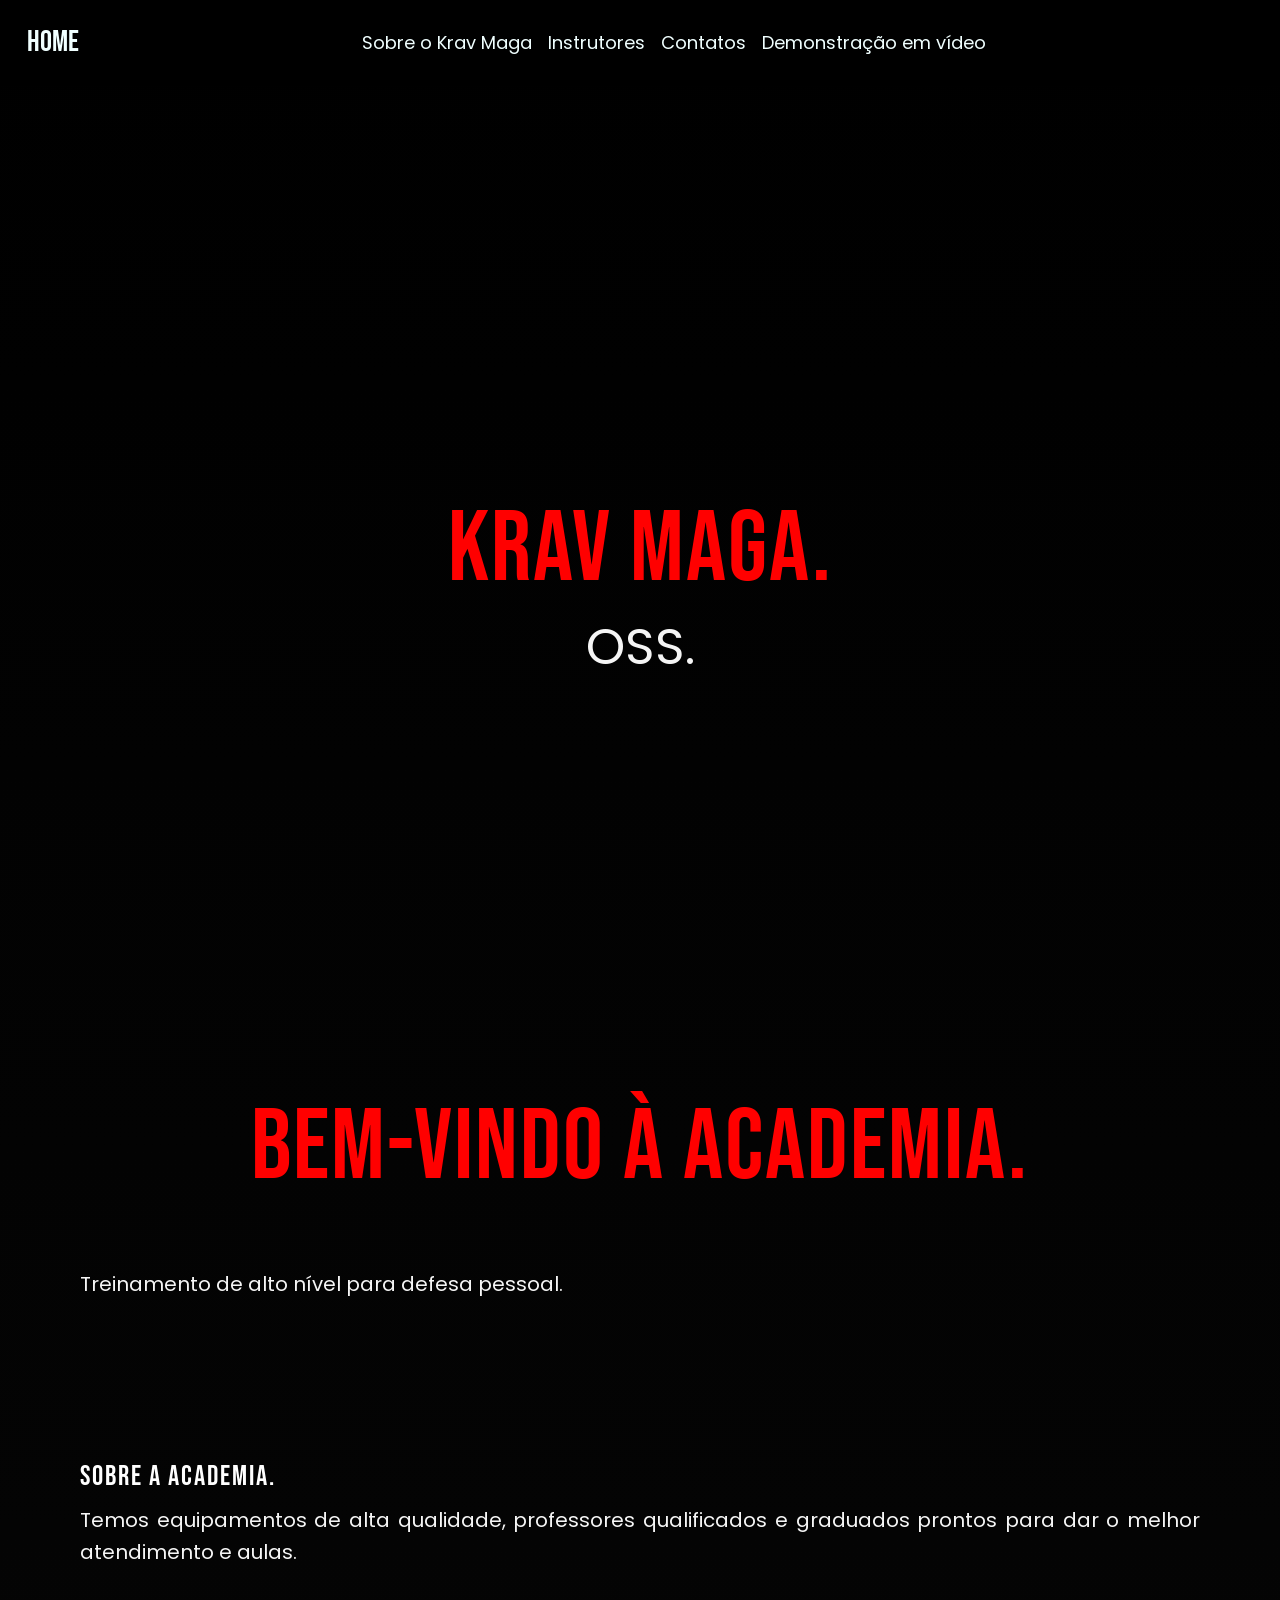
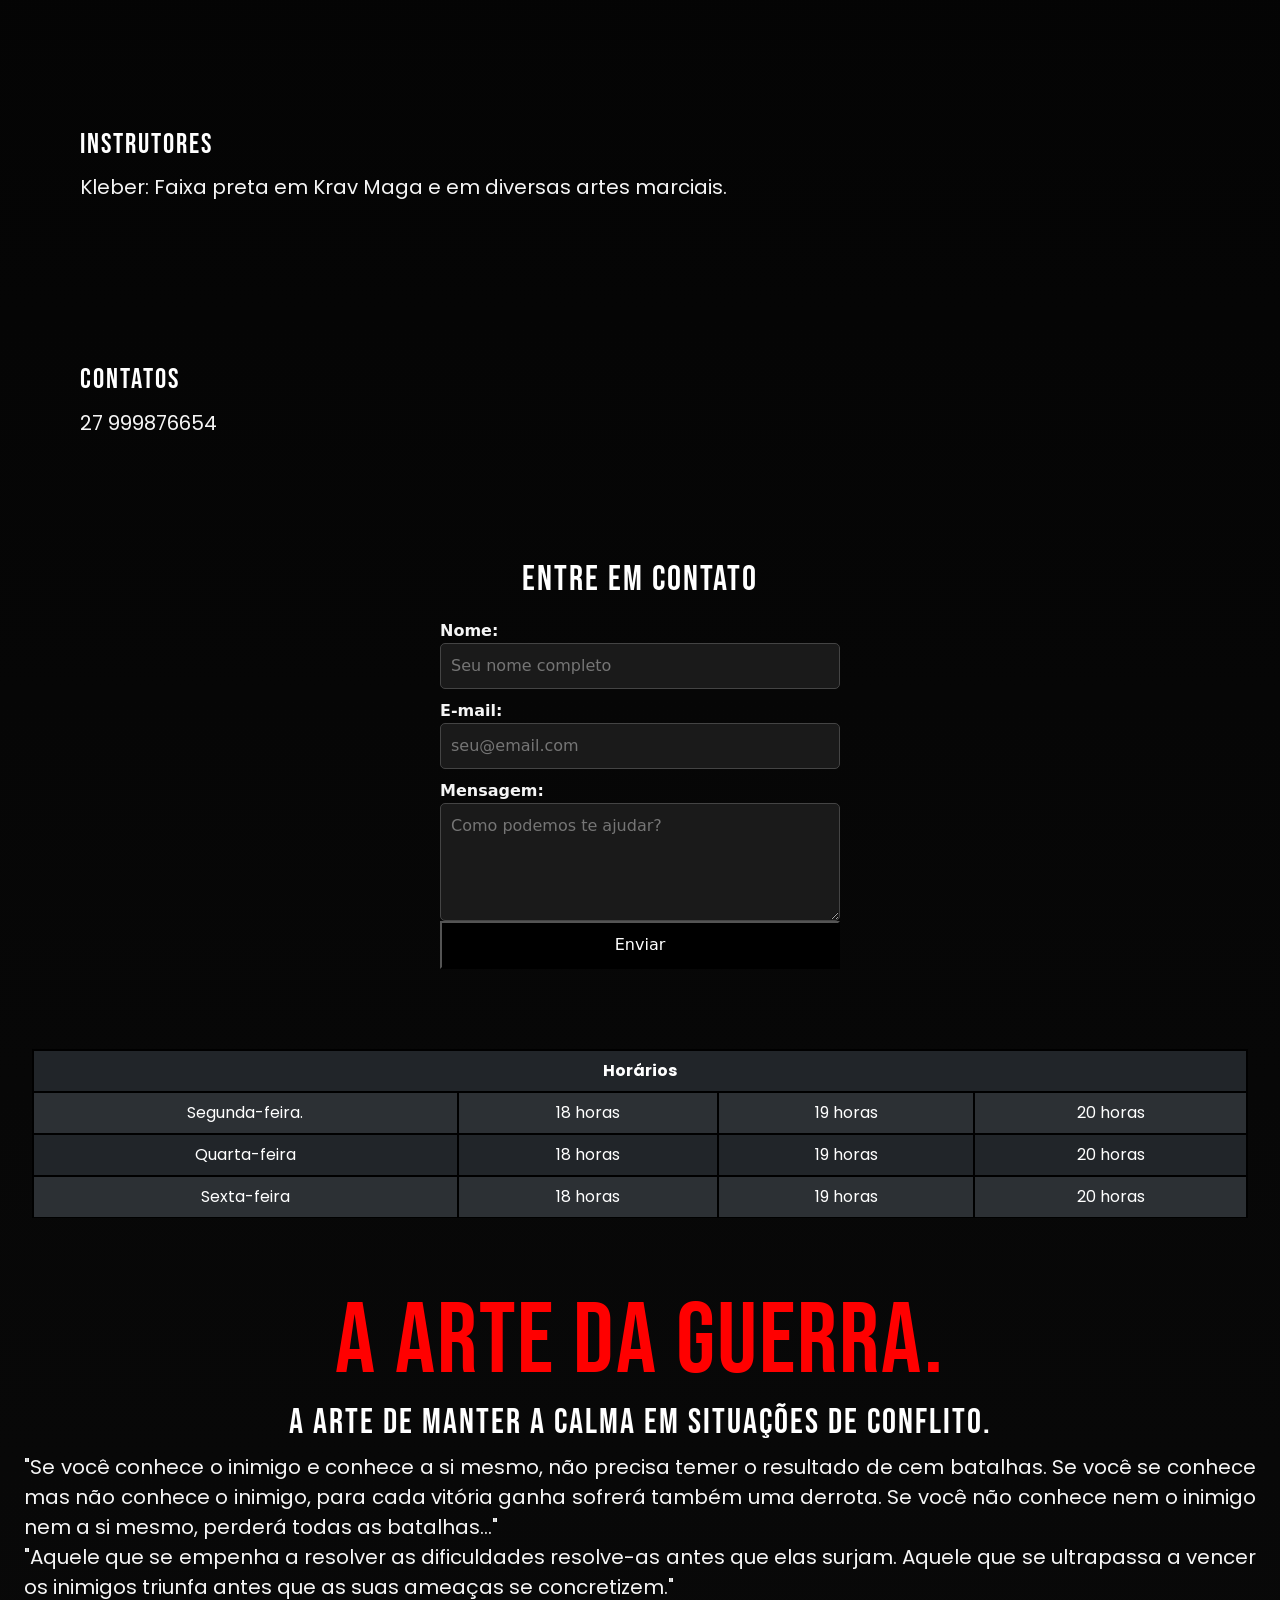
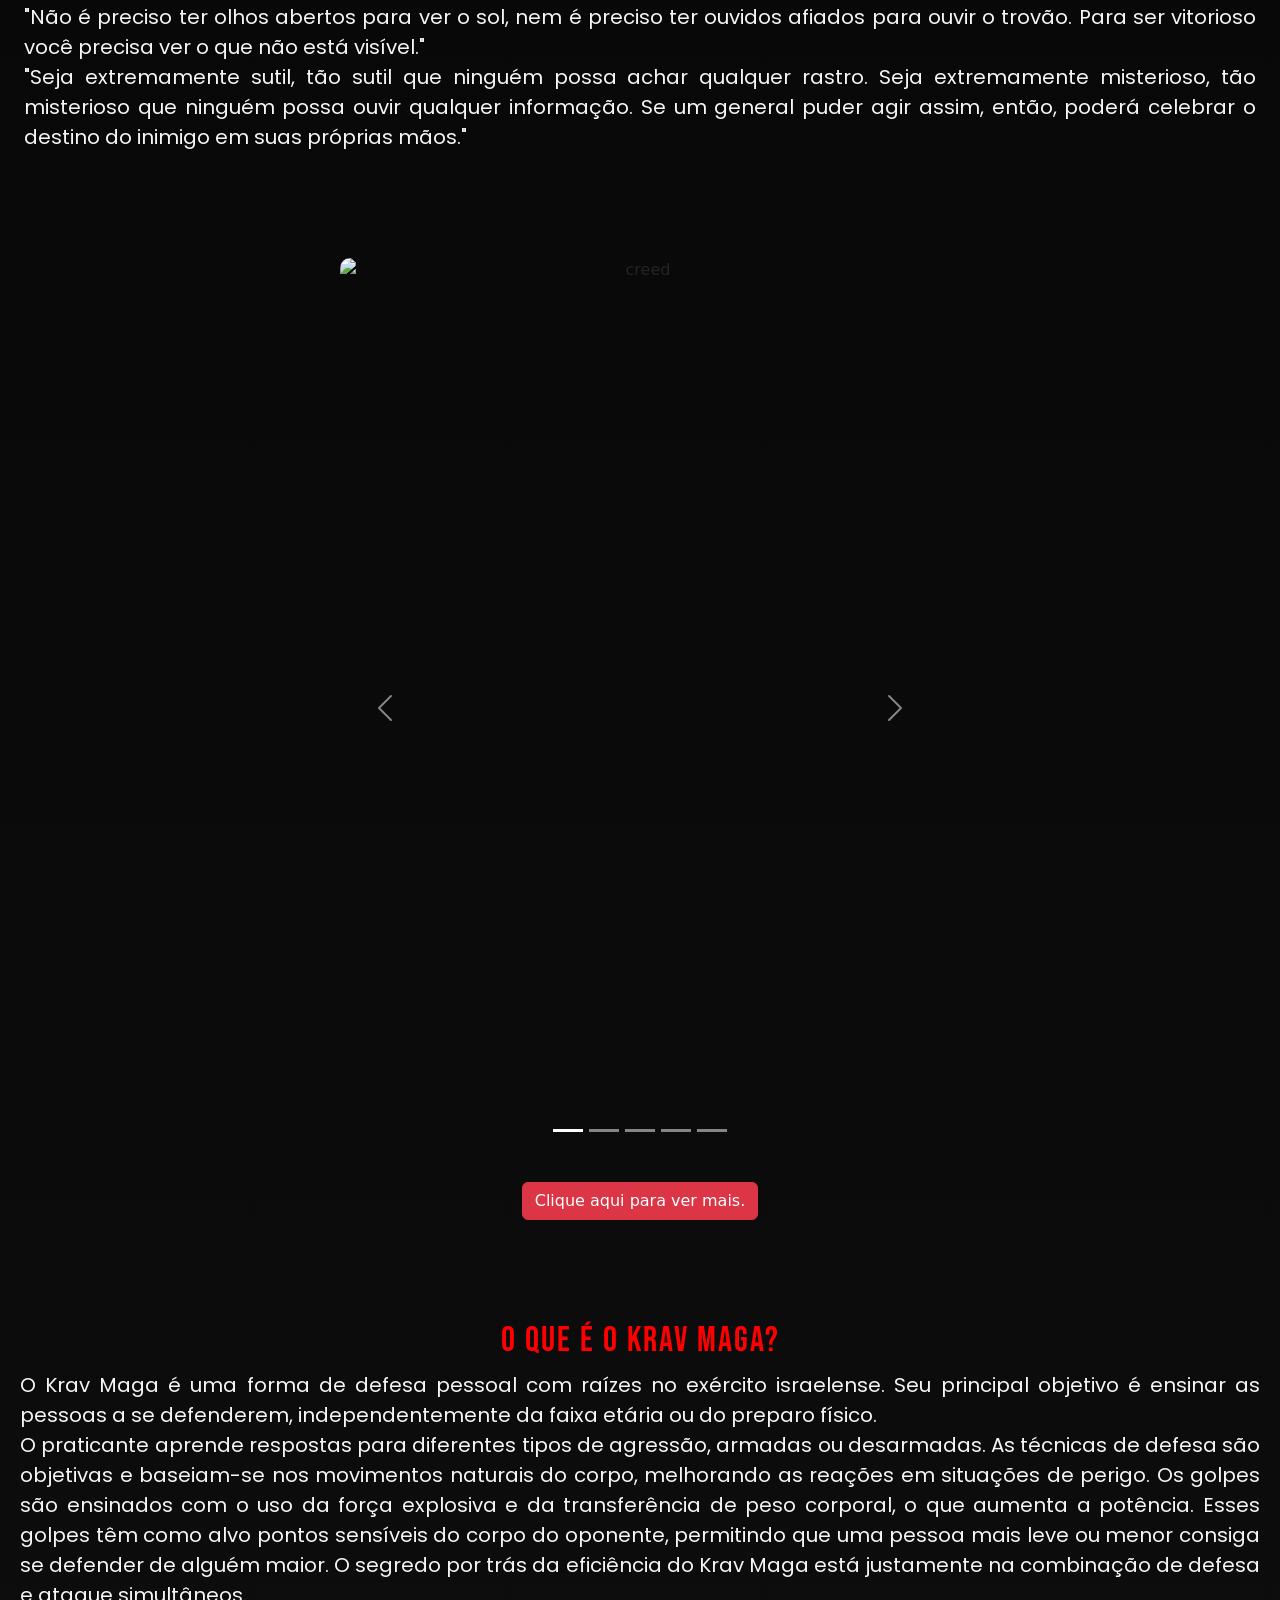
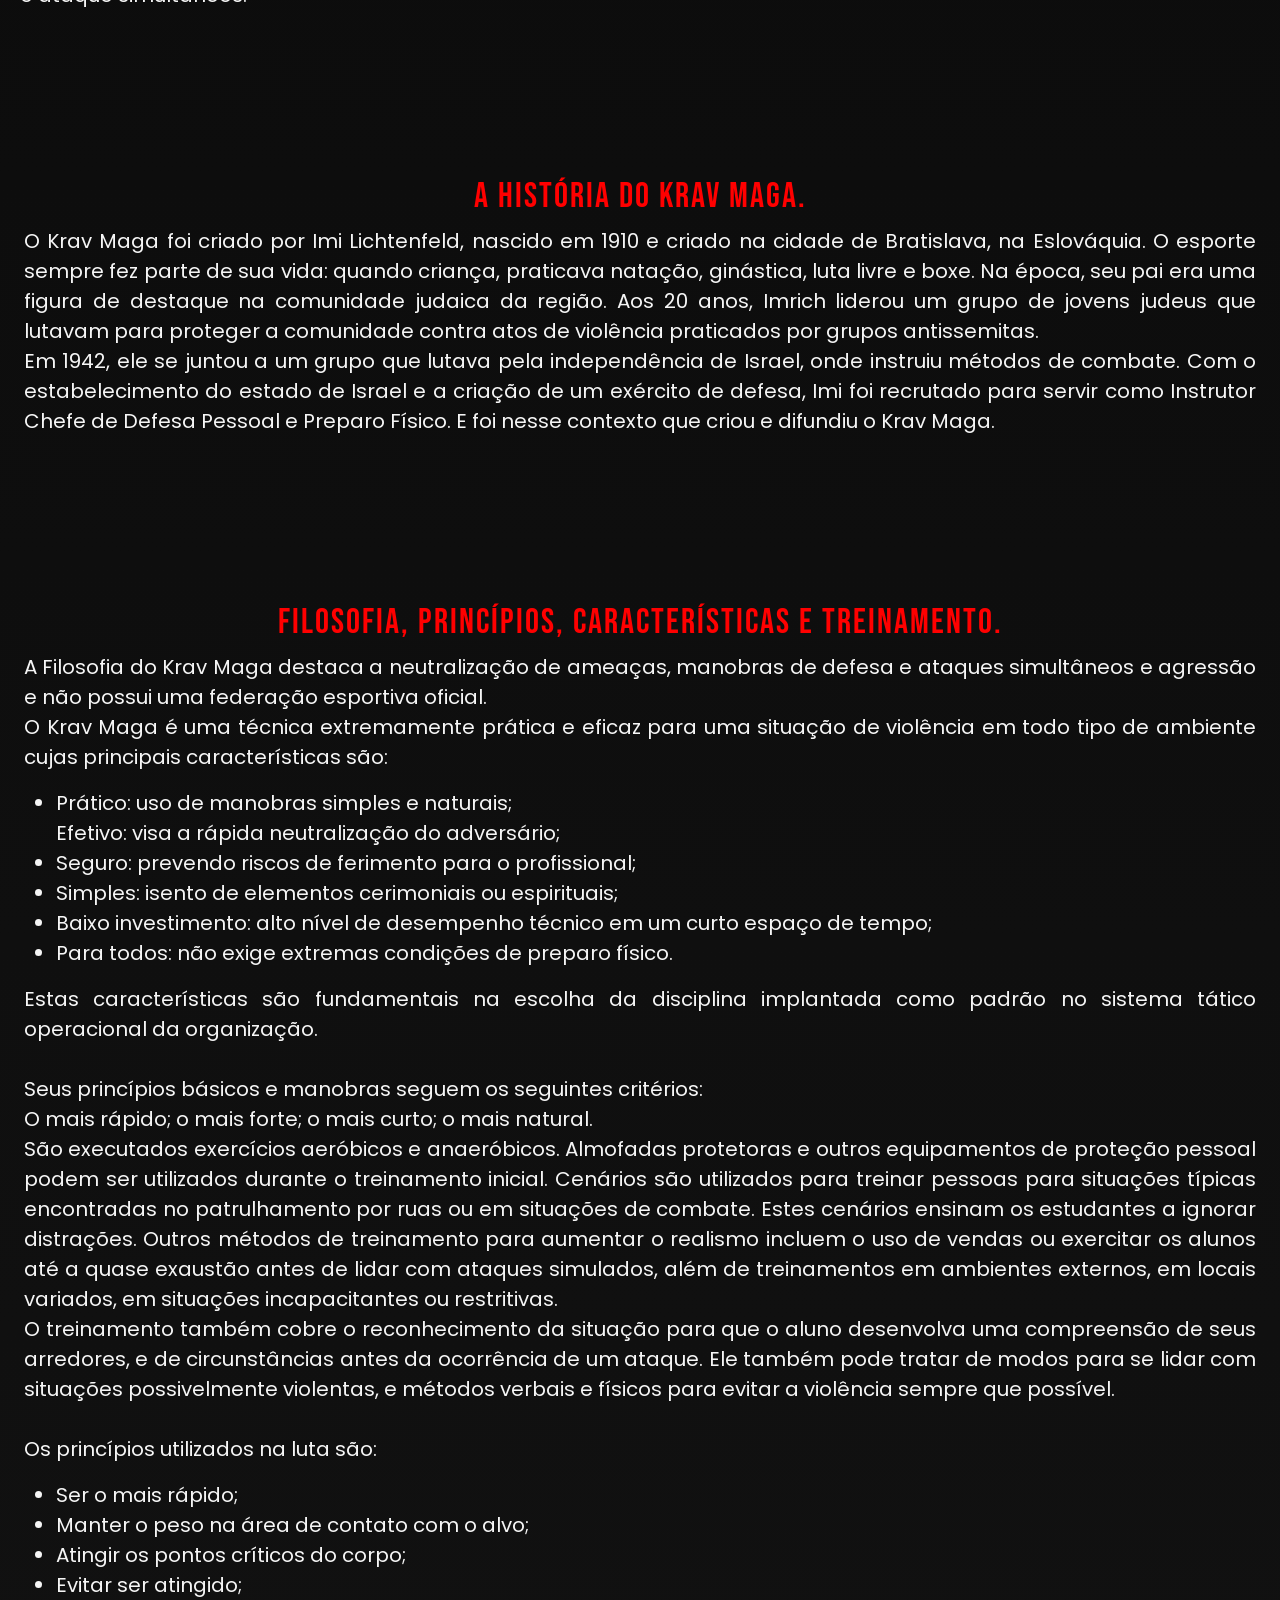
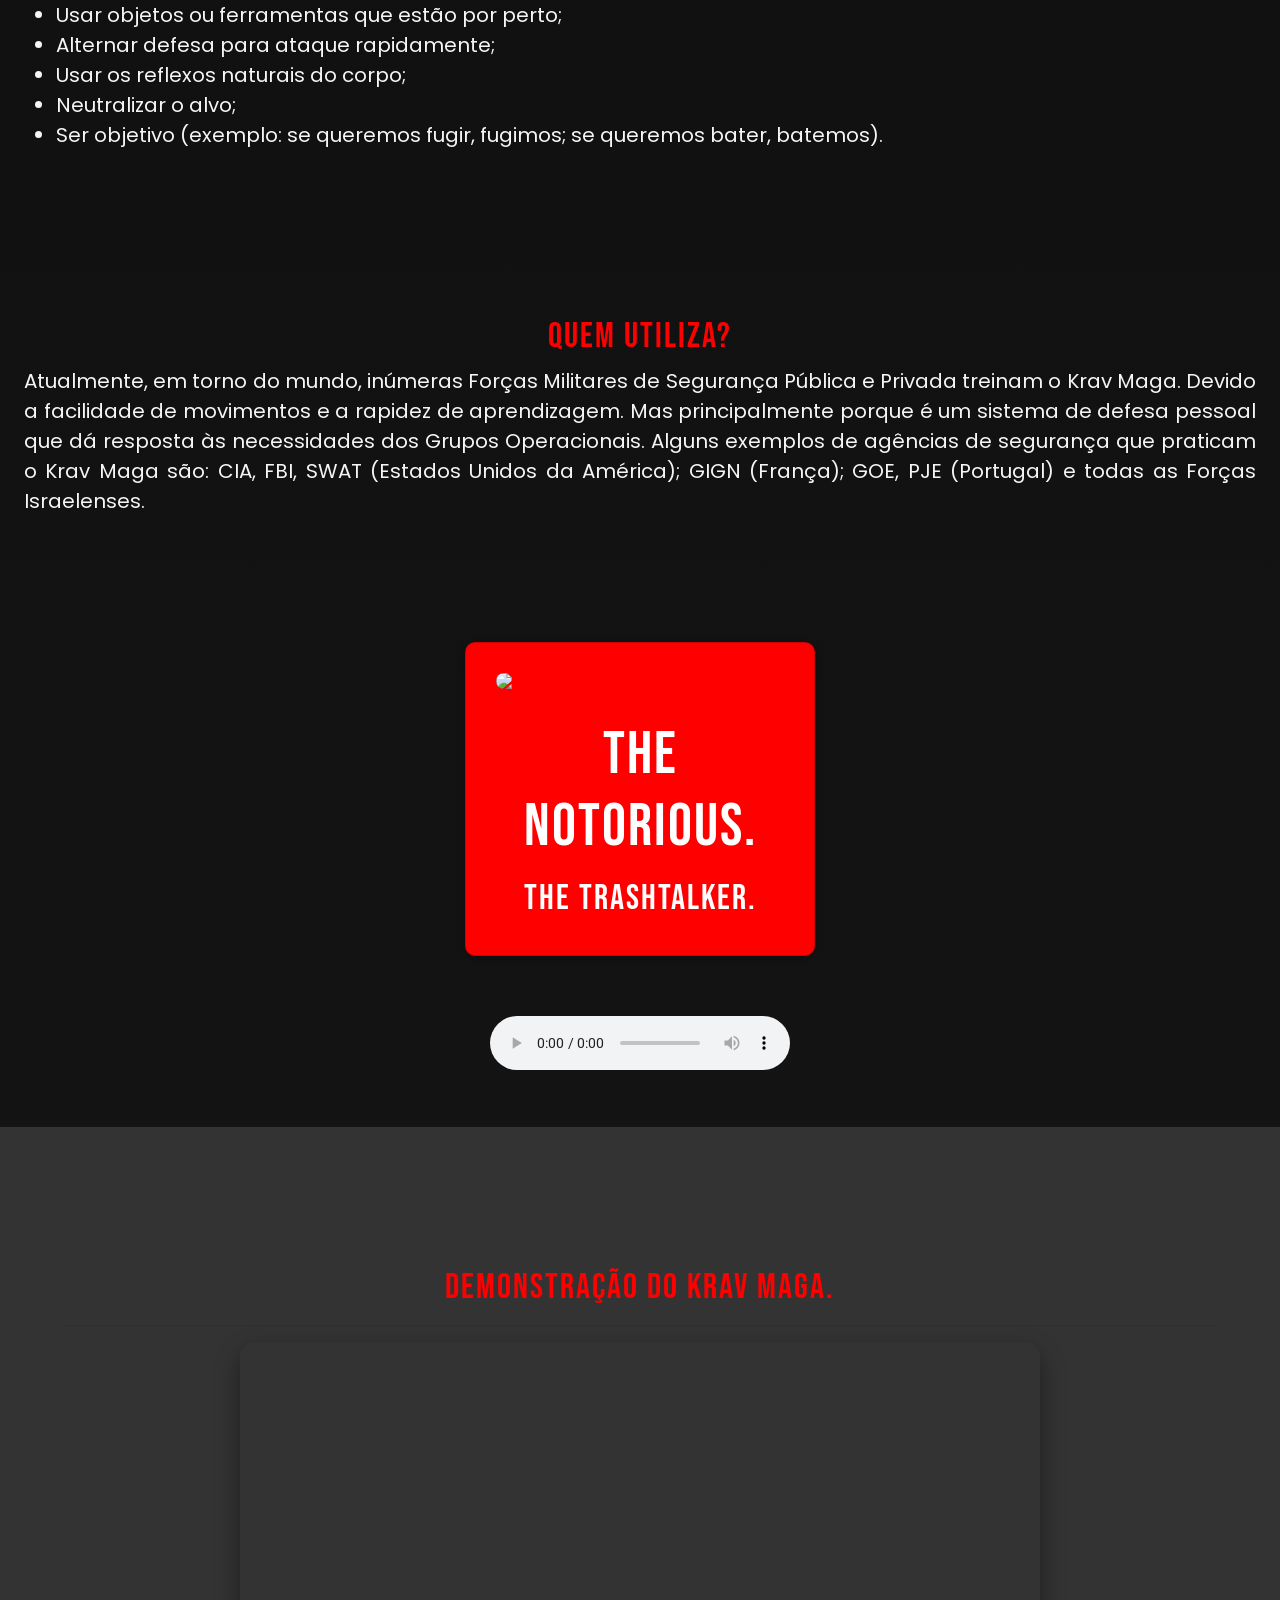
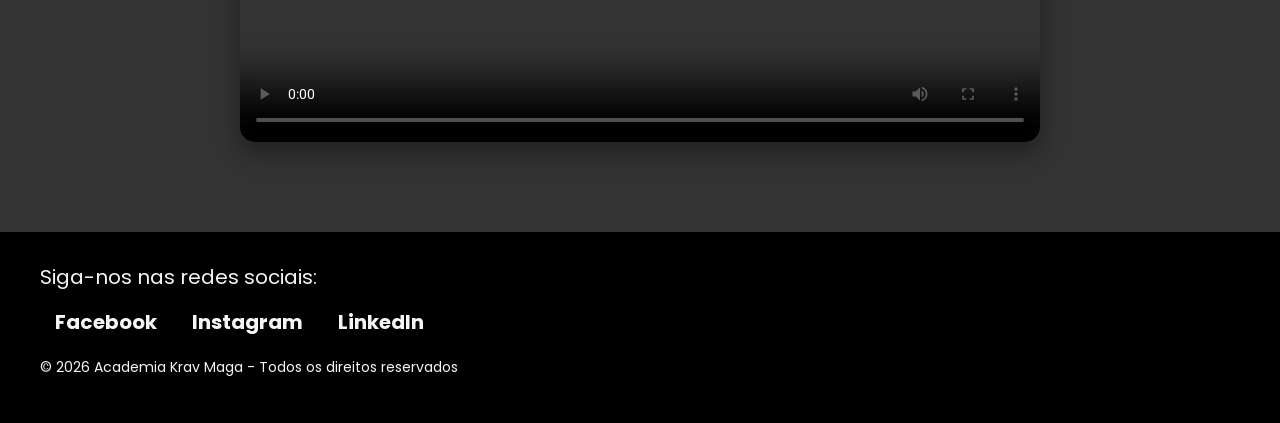
==== commit 43aeba4d: "Update index.html" ====
--- a/index.html
+++ b/index.html
@@ -9,7 +9,7 @@
   <link type="image/png" sizes="32x32" rel="icon" href="img/icons8-punisher-32.png">
   <link href="https://cdn.jsdelivr.net/npm/bootstrap@5.3.8/dist/css/bootstrap.min.css" rel="stylesheet"
     integrity="sha384-sRIl4kxILFvY47J16cr9ZwB07vP4J8+LH7qKQnuqkuIAvNWLzeN8tE5YBujZqJLB" crossorigin="anonymous">
-  <link rel="stylesheet" href="Style.css">
+  <link rel="stylesheet" href="style.css">
   <style>
     p {
       color: whitesmoke;
--- a/style.css
+++ b/style.css
@@ -0,0 +1,399 @@
+body {
+    background: linear-gradient(to bottom, rgb(0, 0, 0), rgb(22, 22, 22));
+    text-align: center;
+    overflow-x: hidden;
+}
+
+h1 {
+    font-family: 'Bebas Neue', sans-serif;
+    font-size: 100px;
+    text-align: center;
+    letter-spacing: 2px;
+    margin-top: -2px;
+    margin-bottom: 60px;
+    transition: transform 0.3s ease-in-out;
+}
+
+h1:hover {
+    transform: scale(1.1);
+}
+
+h2 {
+    font-family: 'Bebas Neue', sans-serif;
+    font-size: 35px;
+    text-align: center;
+    letter-spacing: 2px;
+    margin-top: -60px;
+}
+
+h3 {
+    color: red;
+    font-family: 'Bebas Neue', sans-serif;
+    font-size: 35px;
+    text-align: center;
+    letter-spacing: 2px;
+    margin-top: 50px;
+}
+
+h4 {
+    color: red;
+    font-family: 'Bebas Neue', sans-serif;
+    font-size: 35px;
+    text-align: center;
+    letter-spacing: 2px;
+    margin-top: 50px;
+}
+
+p {
+    text-align: justify;
+    font-size: 20px;
+    font-family: 'Poppins', sans-serif;
+    color: whitesmoke;
+}
+
+ul {
+    text-align: justify;
+    font-size: 20px;
+    font-family: 'Poppins', sans-serif;
+    color: whitesmoke;
+}
+
+#carouselExampleIndicators {
+    max-width: 600px;
+    margin: auto;
+    margin-top: 40px;
+}
+
+#carouselExampleIndicators img {
+    width: 100%;
+    height: 900px;
+    object-fit: cover;
+    border-radius: 10px;
+}
+
+.botoes-inicio {
+    text-align: center;
+    justify-content: center;
+
+    h1 {
+        color: red;
+        margin-top: 130px;
+    }
+
+    p {
+        font-size: 50px;
+        margin-top: -60px;
+    }
+}
+
+.sobre {
+    h2 {
+        margin-top: 30px;
+    }
+}
+
+.formulario {
+    padding: 60px;
+    color: red;
+}
+
+.formulario h2 {
+    font-size: 28px;
+    margin-top: 40px;
+    margin-bottom: 10px;
+    text-align: left;
+}
+
+.formulario p {
+    font-size: 20px;
+    line-height: 1.6;
+    margin-bottom: 20px;
+}
+
+.minha-navbar {
+    background: black;
+    padding: 15px;
+    position: fixed;
+    width: 100%;
+    top: 0;
+    font-family: 'Bebas Neue', sans-serif;
+    z-index: 9999;
+}
+
+.minha-navbar .navbar-brand {
+    color: azure;
+    font-size: 30px;
+}
+
+.minha-navbar .nav-link {
+    color: azure;
+    font-size: 18px;
+}
+
+.minha-navbar .nav-link:hover,
+.minha-navbar .navbar-brand:hover {
+    color: red;
+}
+
+#home {
+    background: url(img/pexels-pixabay-260447.jpg) center/cover no-repeat;
+    color: white;
+    text-align: center;
+    height: 100vh;
+    display: flex;
+    flex-direction: column;
+    justify-content: center;
+    align-items: center;
+    margin-top: 80px;
+}
+
+section {
+    padding: 50px 20px;
+    text-align: center;
+    scroll-margin-top: 90px;
+}
+
+form {
+    display: flex;
+    flex-direction: column;
+    max-width: 400px;
+    margin: auto;
+    color: whitesmoke;
+}
+
+form label {
+    text-align: left;
+    margin-top: 10px;
+    font-weight: bold;
+}
+
+form input,
+form textarea {
+    padding: 10px;
+    border: 1px solid #ccc;
+    border-radius: 5px;
+}
+
+form button {
+    background: black;
+    color: white;
+    padding: 10px;
+    cursor: pointer;
+}
+
+form button:hover {
+    background: red;
+}
+
+footer {
+    background: black;
+    color: white;
+    text-align: center;
+    padding: 30px 40px;
+}
+
+footer p {
+    margin-bottom: 15px;
+}
+
+footer ul {
+    list-style: none;
+    padding: 0;
+    margin-bottom: 20px;
+}
+
+footer ul li {
+    display: inline-block;
+    margin: 0 15px;
+}
+
+footer ul li a {
+    text-decoration: none;
+    color: whitesmoke;
+    font-weight: bold;
+    transition: 0.3s ease;
+}
+
+footer u li a:hover {
+    color: whitesmoke;
+    border-bottom: 2px solid #00bcd4;
+}
+
+footer p:last-child {
+    font-size: 14px;
+    color: whitesmoke;
+}
+
+.card {
+    background: red;
+    padding: 30px;
+    border-radius: 10px;
+    box-shadow: 0px 4px 8px rgba(0, 0, 0, 0.2);
+    width: 350px;
+    text-align: center;
+    margin: 60px auto;
+    margin-top: 60px;
+    display: flex;
+    flex-direction: column;
+    justify-content: center;
+    transition: transform 0.3s ease-in-out;
+}
+
+.card:hover {
+    transform: scale(1.1);
+}
+
+.card img {
+    width: 100%;
+    max-width: 300px;
+    border-radius: 8px;
+    margin-bottom: 20px;
+    display: block;
+    margin-left: auto;
+    margin-right: auto;
+}
+
+.card h1 {
+    margin: 10px 0;
+    font-size: 60px;
+    color: white;
+}
+
+.card h2 {
+    margin: 5px 0;
+}
+
+.video-krav-maga {
+    background: rgb(51, 51, 51);
+    padding: 40px;
+    text-align: center;
+    margin-top: 50px;
+}
+
+video {
+    width: 100%;
+    max-width: 800px;
+    height: auto;
+    display: block;
+    margin: auto;
+    border-radius: 15px;
+    box-shadow: 0px 10px 25px rgba(0, 0, 0, 0.4);
+    transition: transform 0.3s ease;
+
+}
+
+video:hover {
+    transform: scale(1.02);
+}
+
+video::cue {
+    color: white;
+    font-size: 20px;
+}
+
+table {
+    border: 3px black;
+    width: 100%;
+    max-width: 100%;
+    margin: 30px auto;
+    border-collapse: collapse;
+    background-color: aliceblue;
+}
+
+th,
+td {
+    border: 2px solid black;
+    padding: 7px;
+    text-align: center;
+    color: black;
+    font-family: 'Poppins', sans-serif;
+}
+
+.table-responsive {
+    width: 95%;
+    margin: auto;
+}
+
+
+.reveal {
+    opacity: 0;
+    transform: translateY(50px);
+    transition: opacity 0.7s ease, transform 0.7s ease;
+}
+
+.reveal.visivel {
+    opacity: 1;
+    transform: translateY(0);
+}
+
+
+.mensagem-sucesso {
+    display: none;
+    background: linear-gradient(135deg, #1a1a1a, #2a2a2a);
+    border: 2px solid red;
+    border-radius: 10px;
+    padding: 30px;
+    text-align: center;
+    margin-top: 20px;
+    animation: aparecer 0.5s ease;
+}
+
+.mensagem-sucesso.ativo {
+    display: block;
+}
+
+.mensagem-sucesso h3 {
+    color: red;
+    margin-top: 0;
+    font-size: 28px;
+}
+
+.mensagem-sucesso p {
+    color: whitesmoke;
+    font-size: 16px;
+    text-align: center;
+}
+
+@keyframes aparecer {
+    from {
+        opacity: 0;
+        transform: scale(0.8);
+    }
+
+    to {
+        opacity: 1;
+        transform: scale(1);
+    }
+}
+
+.campo-erro {
+    border: 2px solid red !important;
+    background: rgba(255, 0, 0, 0.05);
+}
+
+.erro-msg {
+    color: red;
+    font-size: 13px;
+    margin-top: 3px;
+    text-align: left;
+    font-family: 'Poppins', sans-serif;
+    display: none;
+}
+
+.erro-msg.ativo {
+    display: block;
+}
+
+form input,
+form textarea {
+    background: #1a1a1a;
+    color: whitesmoke;
+    border: 1px solid #444;
+    transition: border 0.3s;
+}
+
+form input:focus,
+form textarea:focus {
+    outline: none;
+    border-color: red;
+}
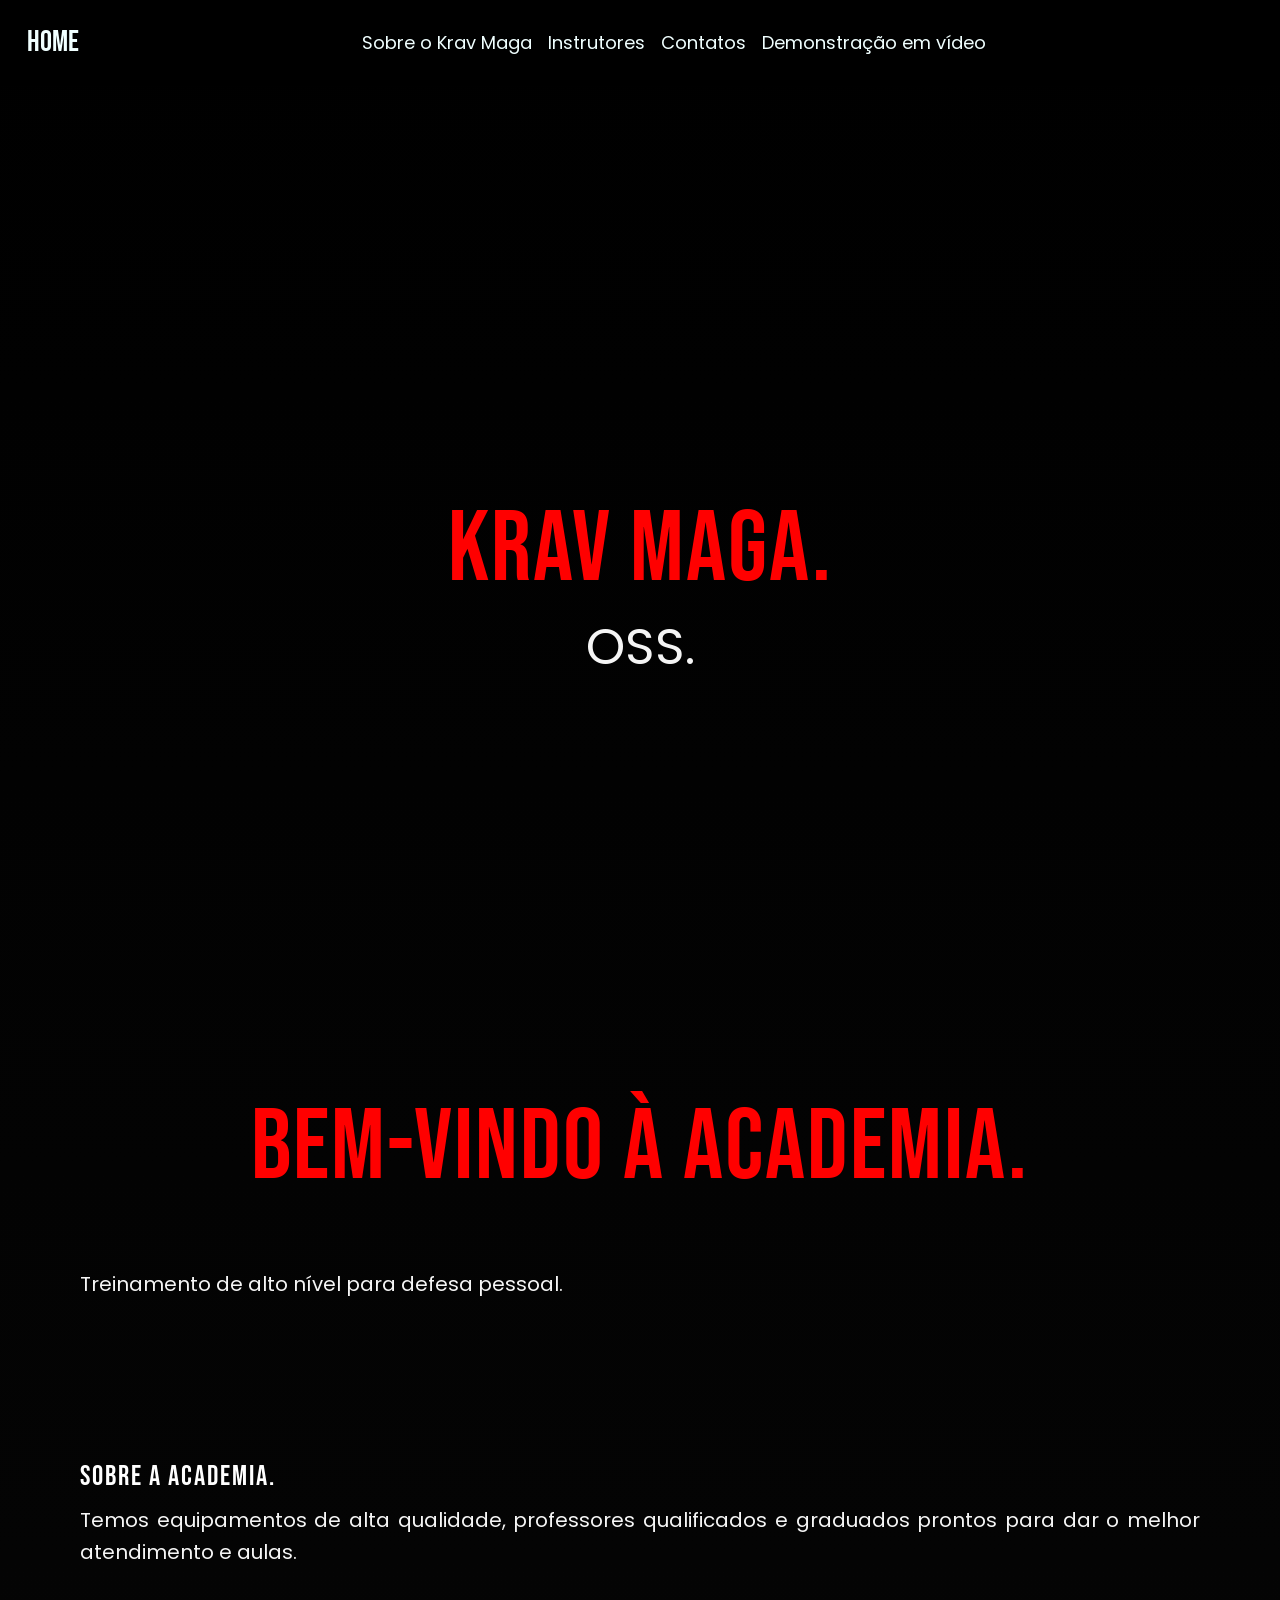
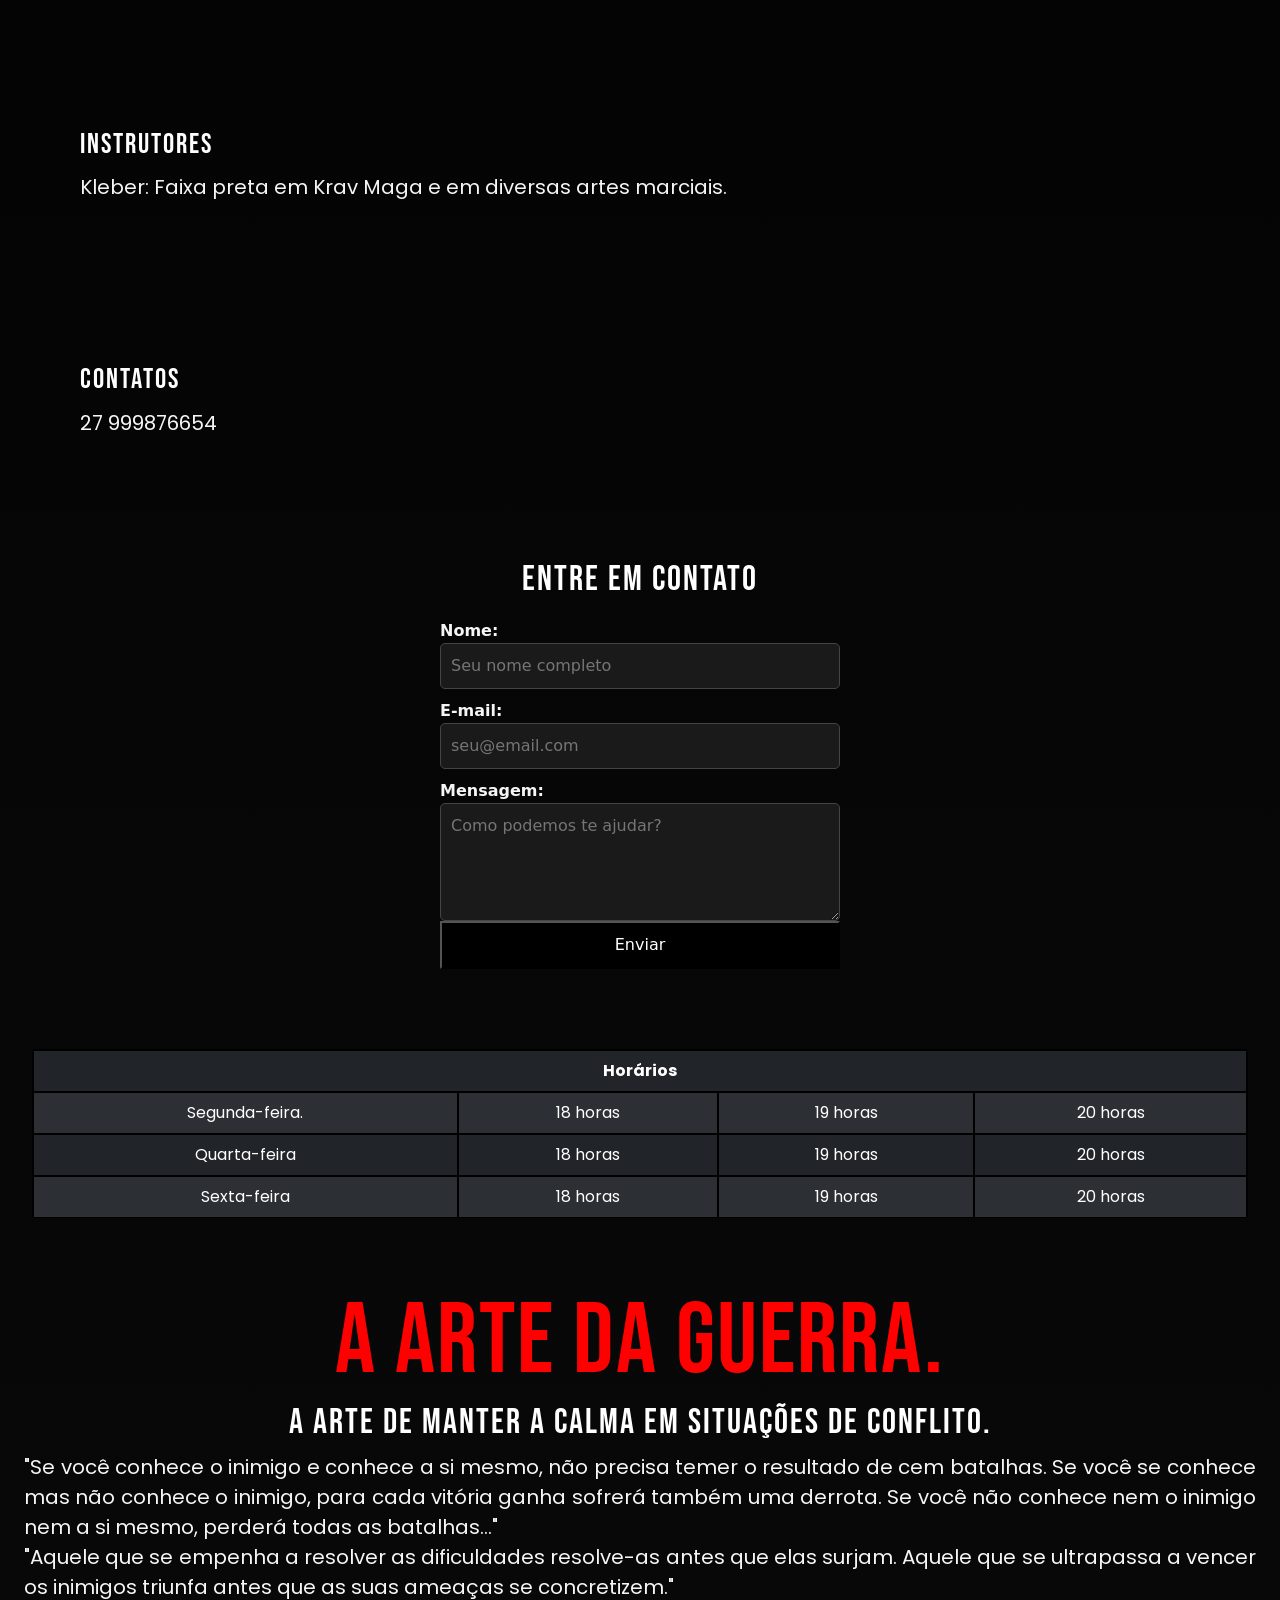
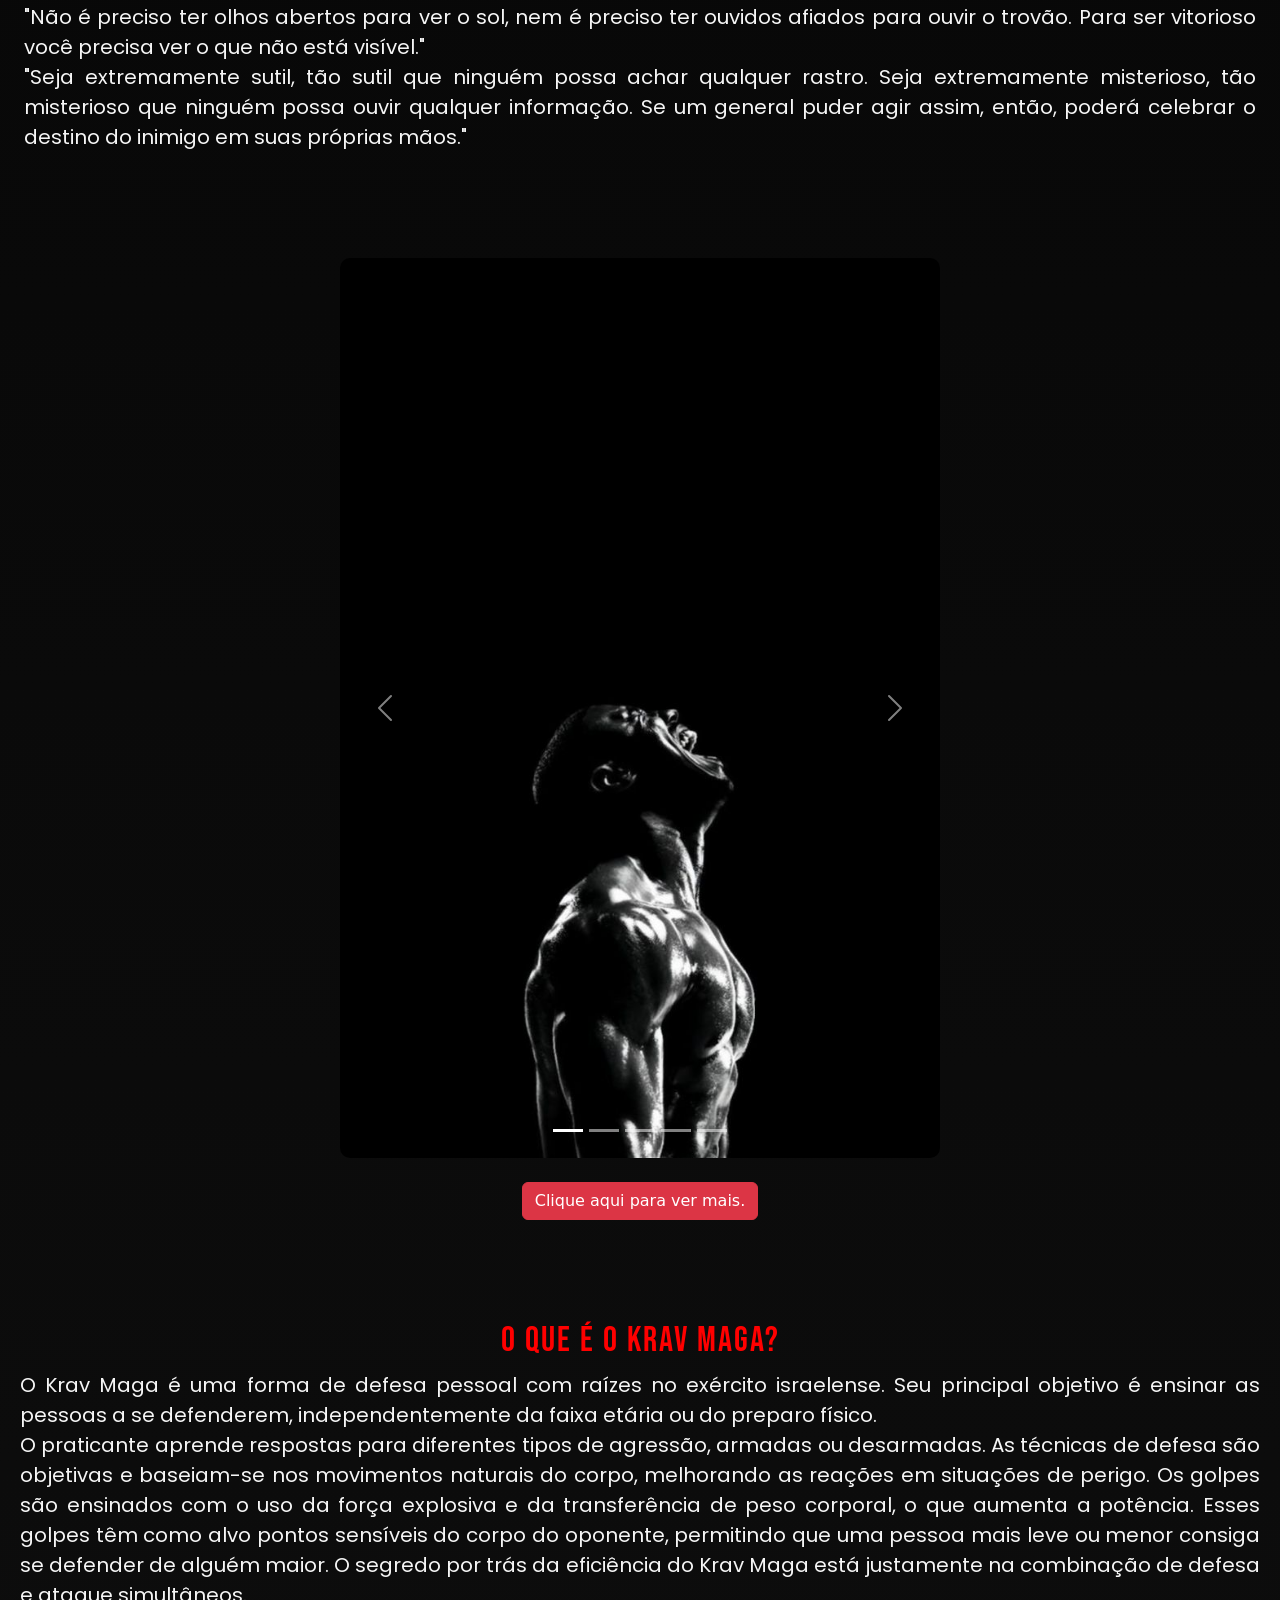
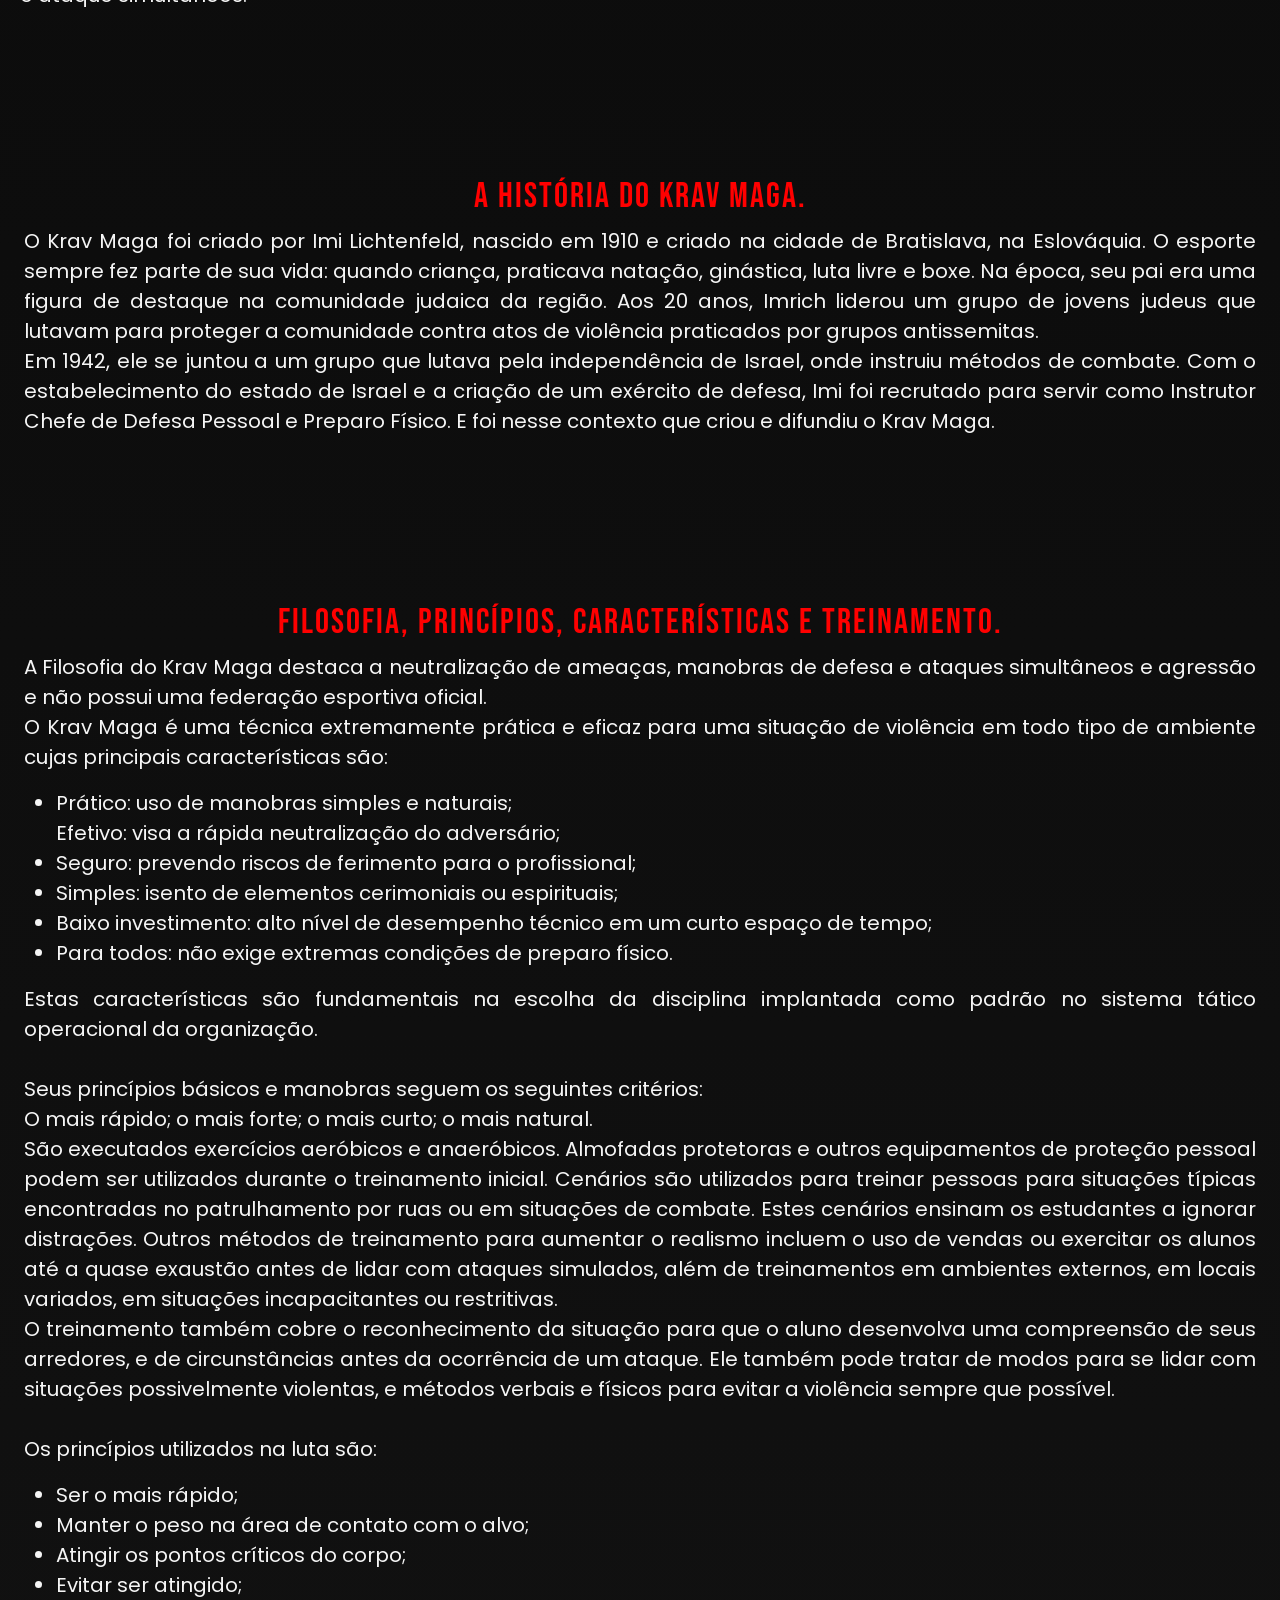
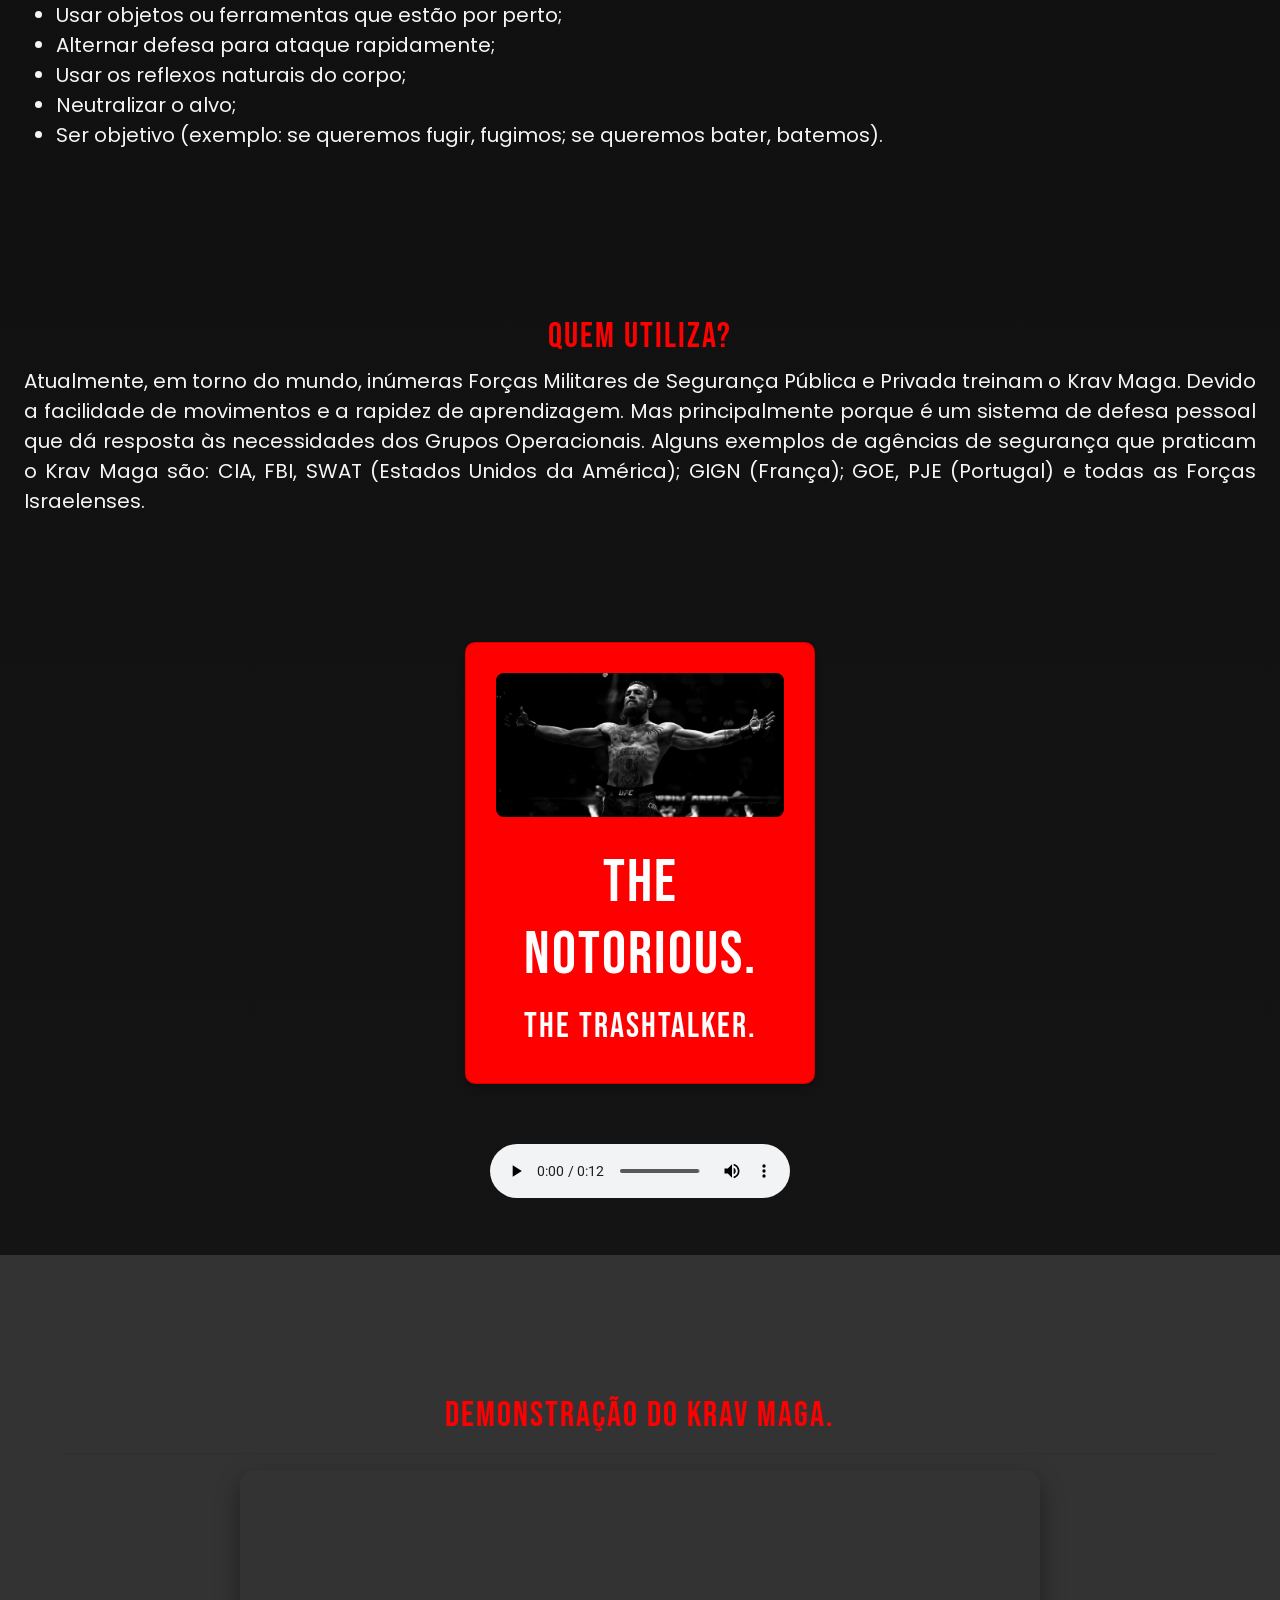
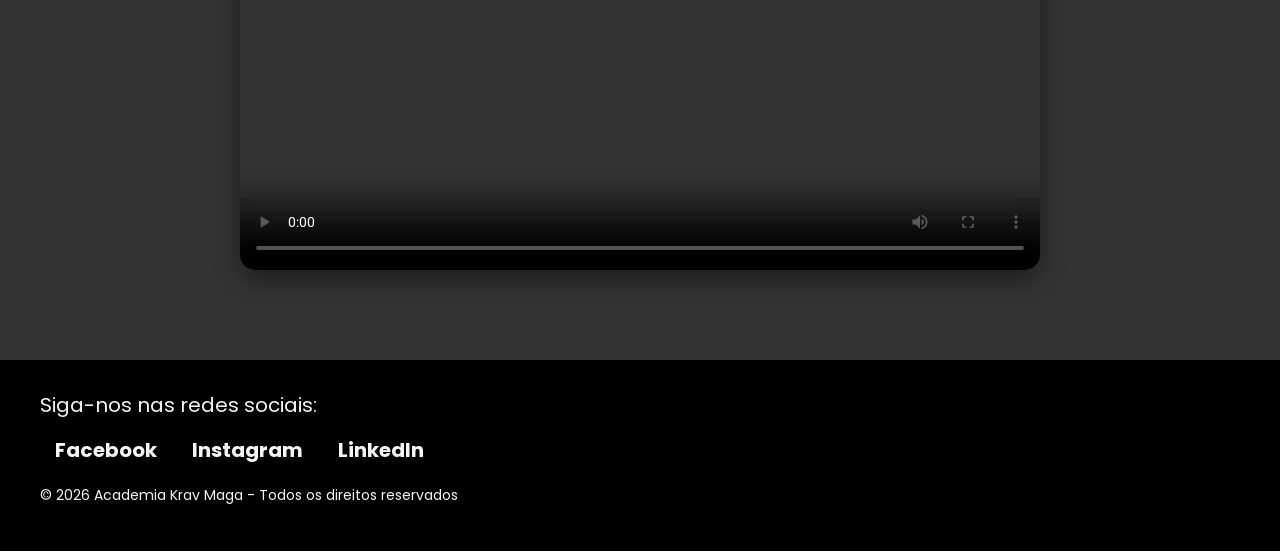
==== commit d8eace58: "Update index.html" ====
--- a/index.html
+++ b/index.html
@@ -163,20 +163,20 @@
     </div>
     <div class="carousel-inner">
       <div class="carousel-item active">
-        <img src="/teste (2)/teste/teste/img/download (1).jpg" class="d-block w-100" alt="creed">
+        <img src="/download (1).jpg" class="d-block w-100" alt="creed">
       </div>
       <div class="carousel-item">
-        <img src="/teste (2)/teste/teste/img/Faith.jpg" class="d-block w-100" alt="charles">
+        <img src="/Faith.jpg" class="d-block w-100" alt="charles">
       </div>
       <div class="carousel-item">
-        <img src="/teste (2)/teste/teste/img/amirr-zolfaghari-QkwEYs0AUd4-unsplash.jpg" class="d-block w-100"
+        <img src="/amirr-zolfaghari-QkwEYs0AUd4-unsplash.jpg" class="d-block w-100"
           alt="sombra">
       </div>
       <div class="carousel-item">
-        <img src="/teste (2)/teste/teste/img/wp14558694-alex-poatan-wallpapers.jpg" class="d-block w-100" alt="poatan">
+        <img src="/wp14558694-alex-poatan-wallpapers.jpg" class="d-block w-100" alt="poatan">
       </div>
       <div class="carousel-item">
-        <img src="/teste (2)/teste/teste/img/JUSTICEIRO BRASILEIRO.jpg" class="d-block w-100" alt="justiceiro">
+        <img src="/JUSTICEIRO BRASILEIRO.jpg" class="d-block w-100" alt="justiceiro">
       </div>
     </div>
     <button class="carousel-control-prev" type="button" data-bs-target="#carouselExampleIndicators"
@@ -267,13 +267,13 @@
   </section>
 
   <div class="card">
-    <img src="img/has his career done_.jpg">
+    <img src="has his career done_.jpg">
     <h1>THE NOTORIOUS.</h1>
     <h2>The TrashTalker.</h2>
   </div>
 
   <audio controls>
-    <source src="img/bruce-buffers-spine-tingling-introduction-of-conor-mcgregor.-made-with-Voicemod.mp3"
+    <source src="bruce-buffers-spine-tingling-introduction-of-conor-mcgregor.-made-with-Voicemod.mp3"
       type="audio/mpeg">
   </audio>
 
@@ -282,8 +282,8 @@
       <h4>Demonstração do Krav Maga. </h4>
       <hr>
       <video controls>
-        <source src="videos/videoplayback.mp4" type="video/mp4">
-        <track src="videos/legendas.vtt" kind="captions" srclang="pt-br" label="Português" default>
+        <source src="videoplayback.mp4" type="video/mp4">
+        <track src="legendas.vtt" kind="captions" srclang="pt-br" label="Português" default>
       </video>
     </section>
   </div>
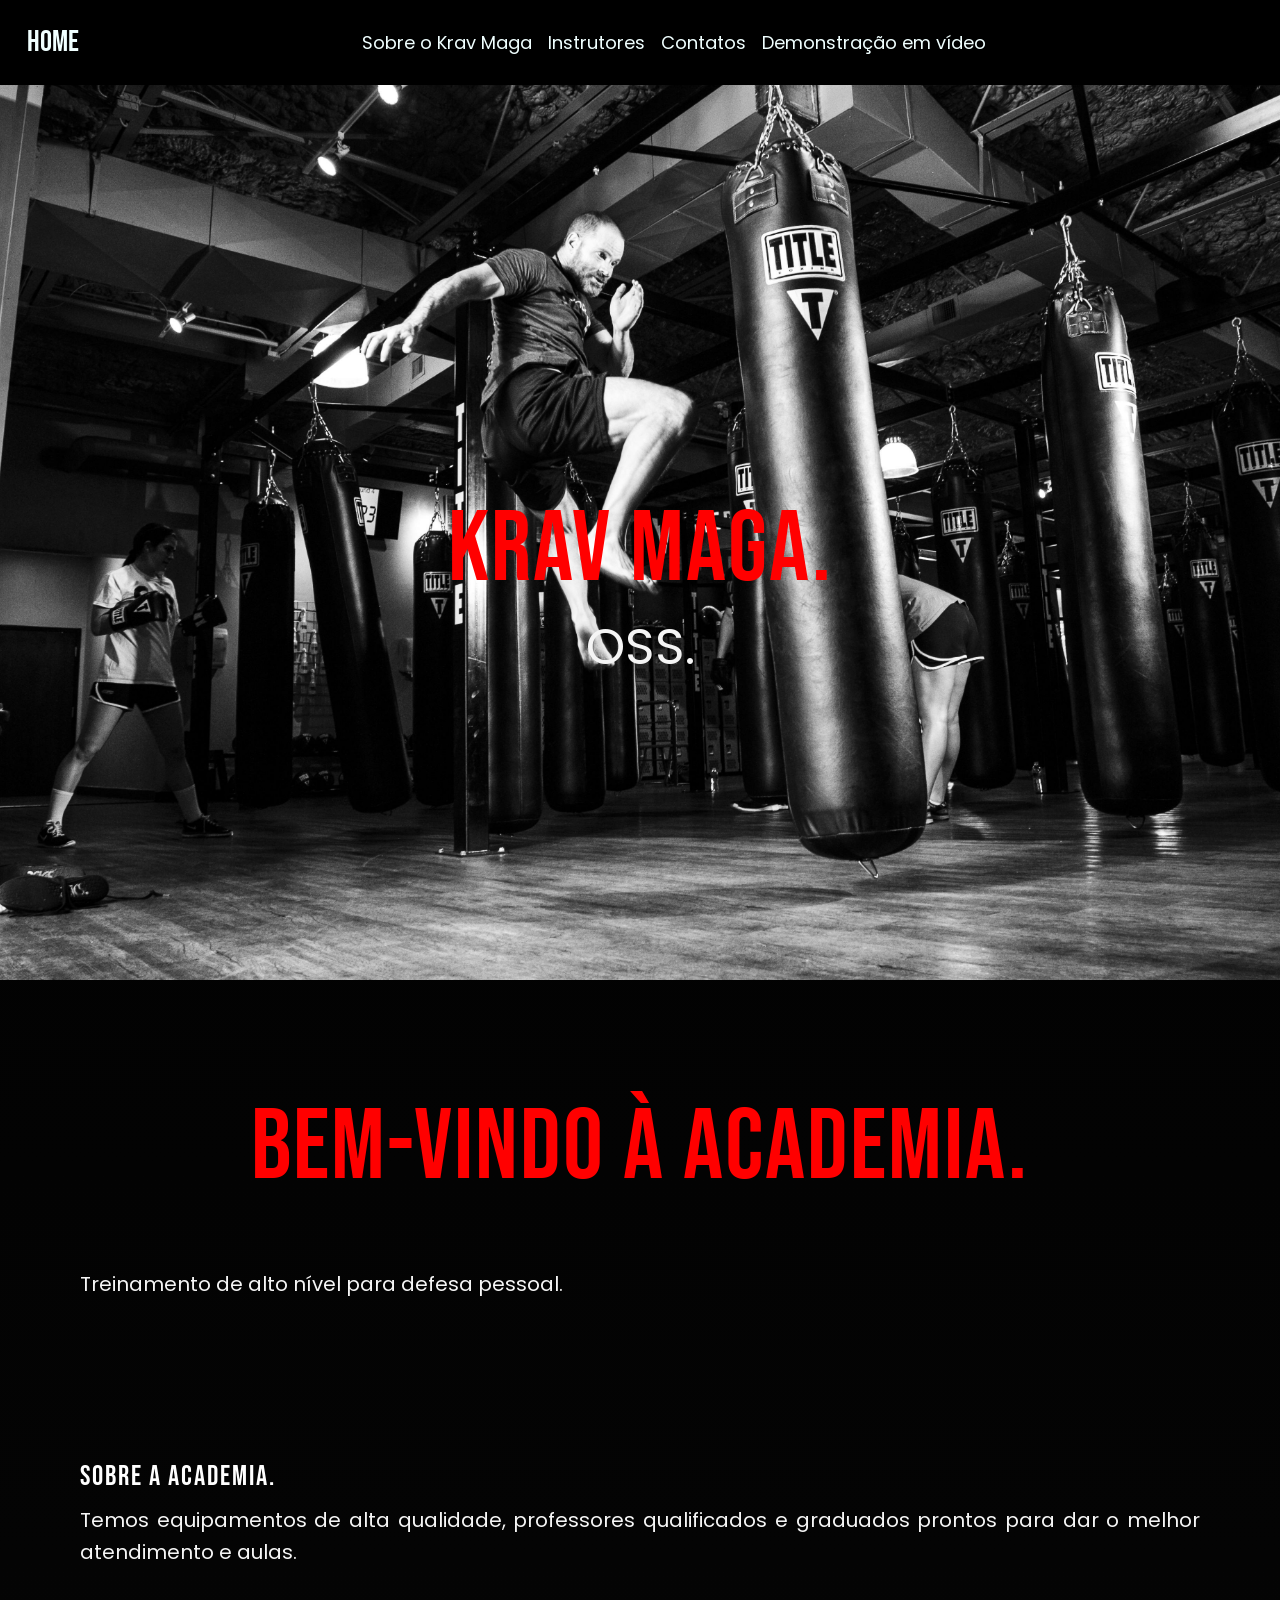
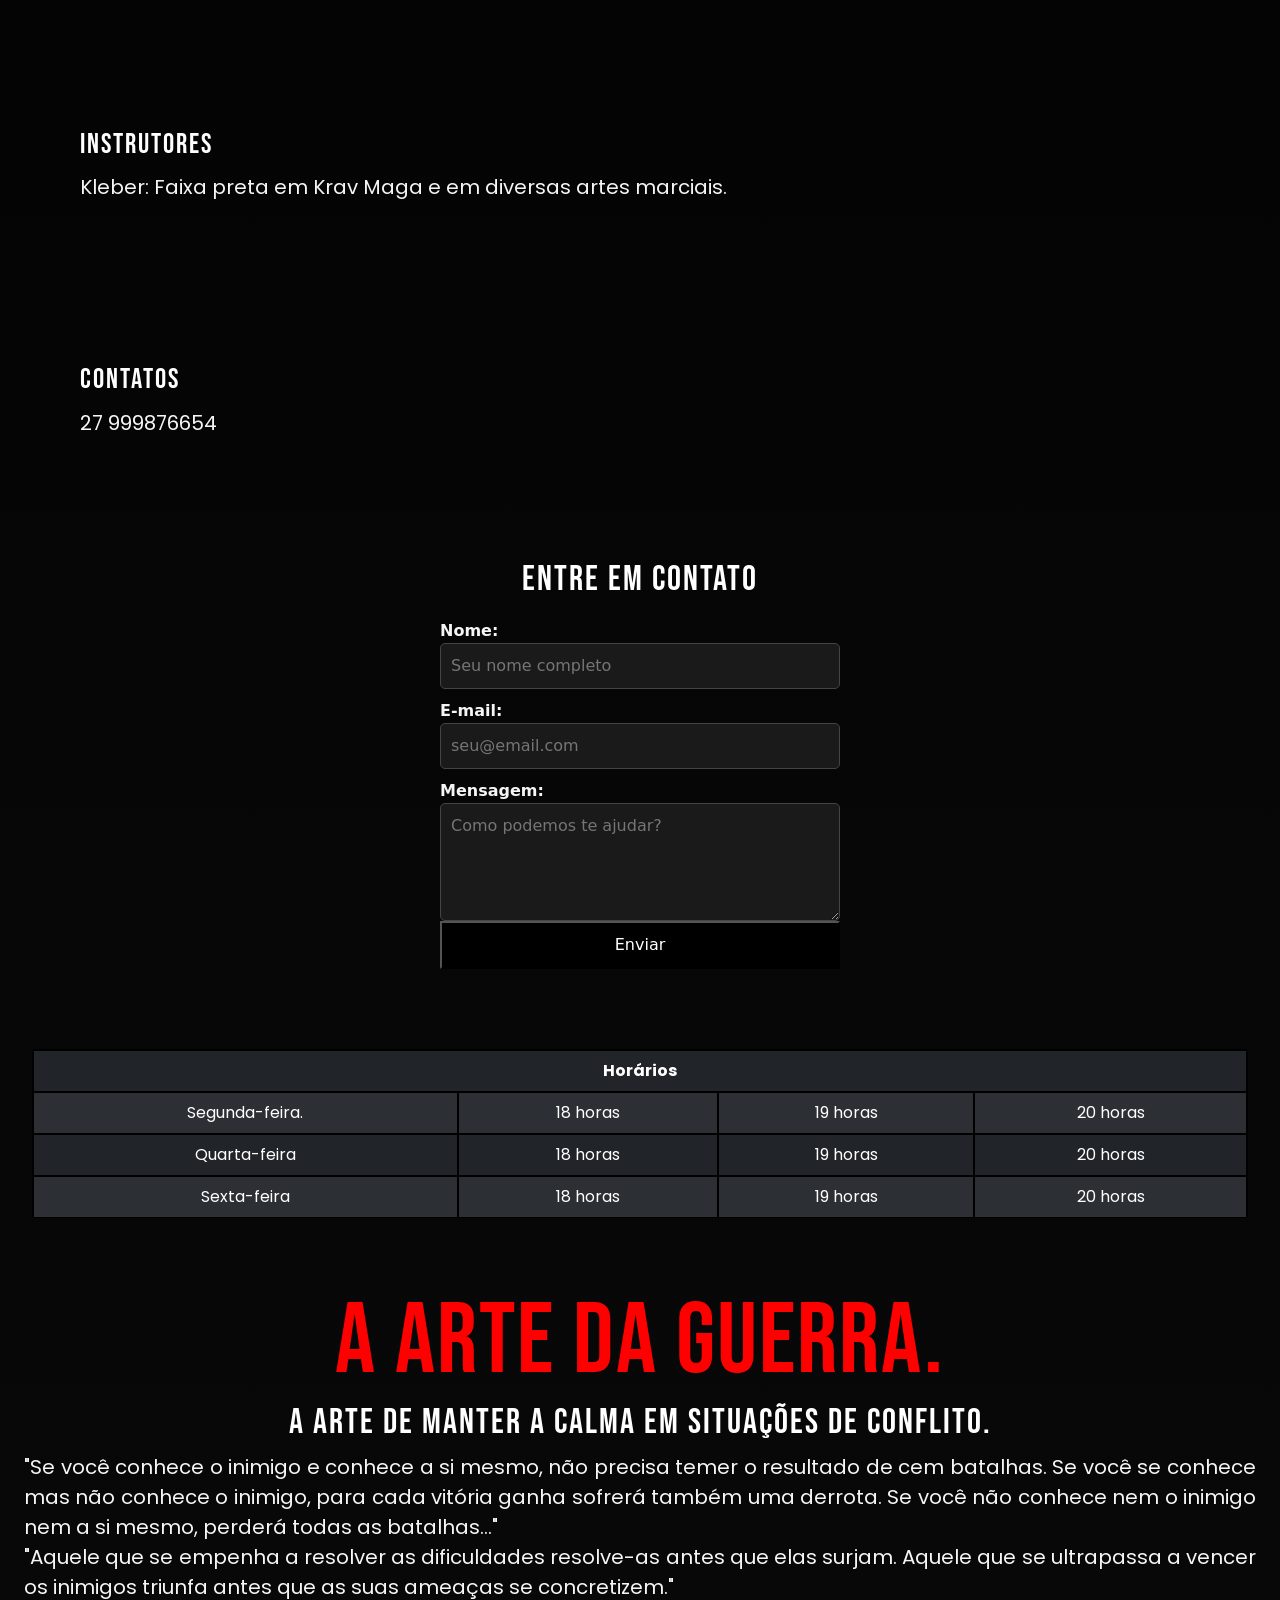
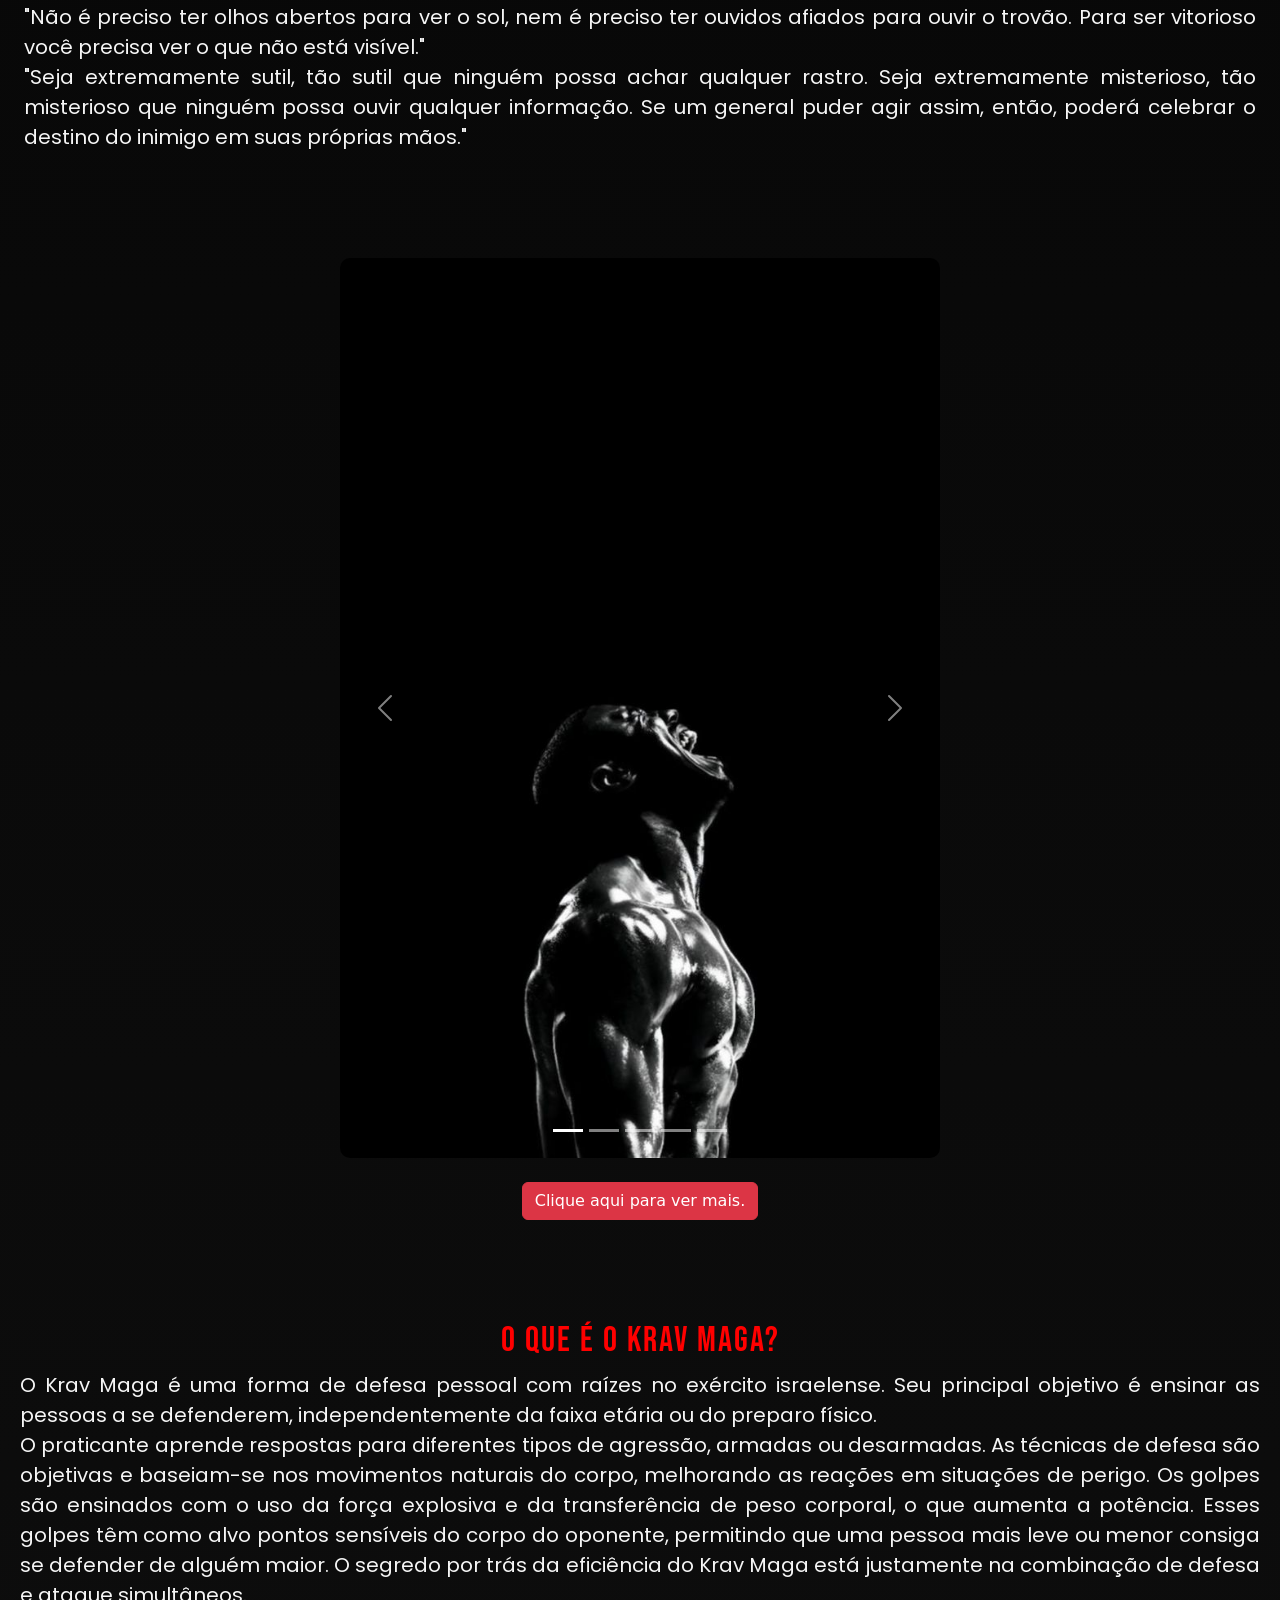
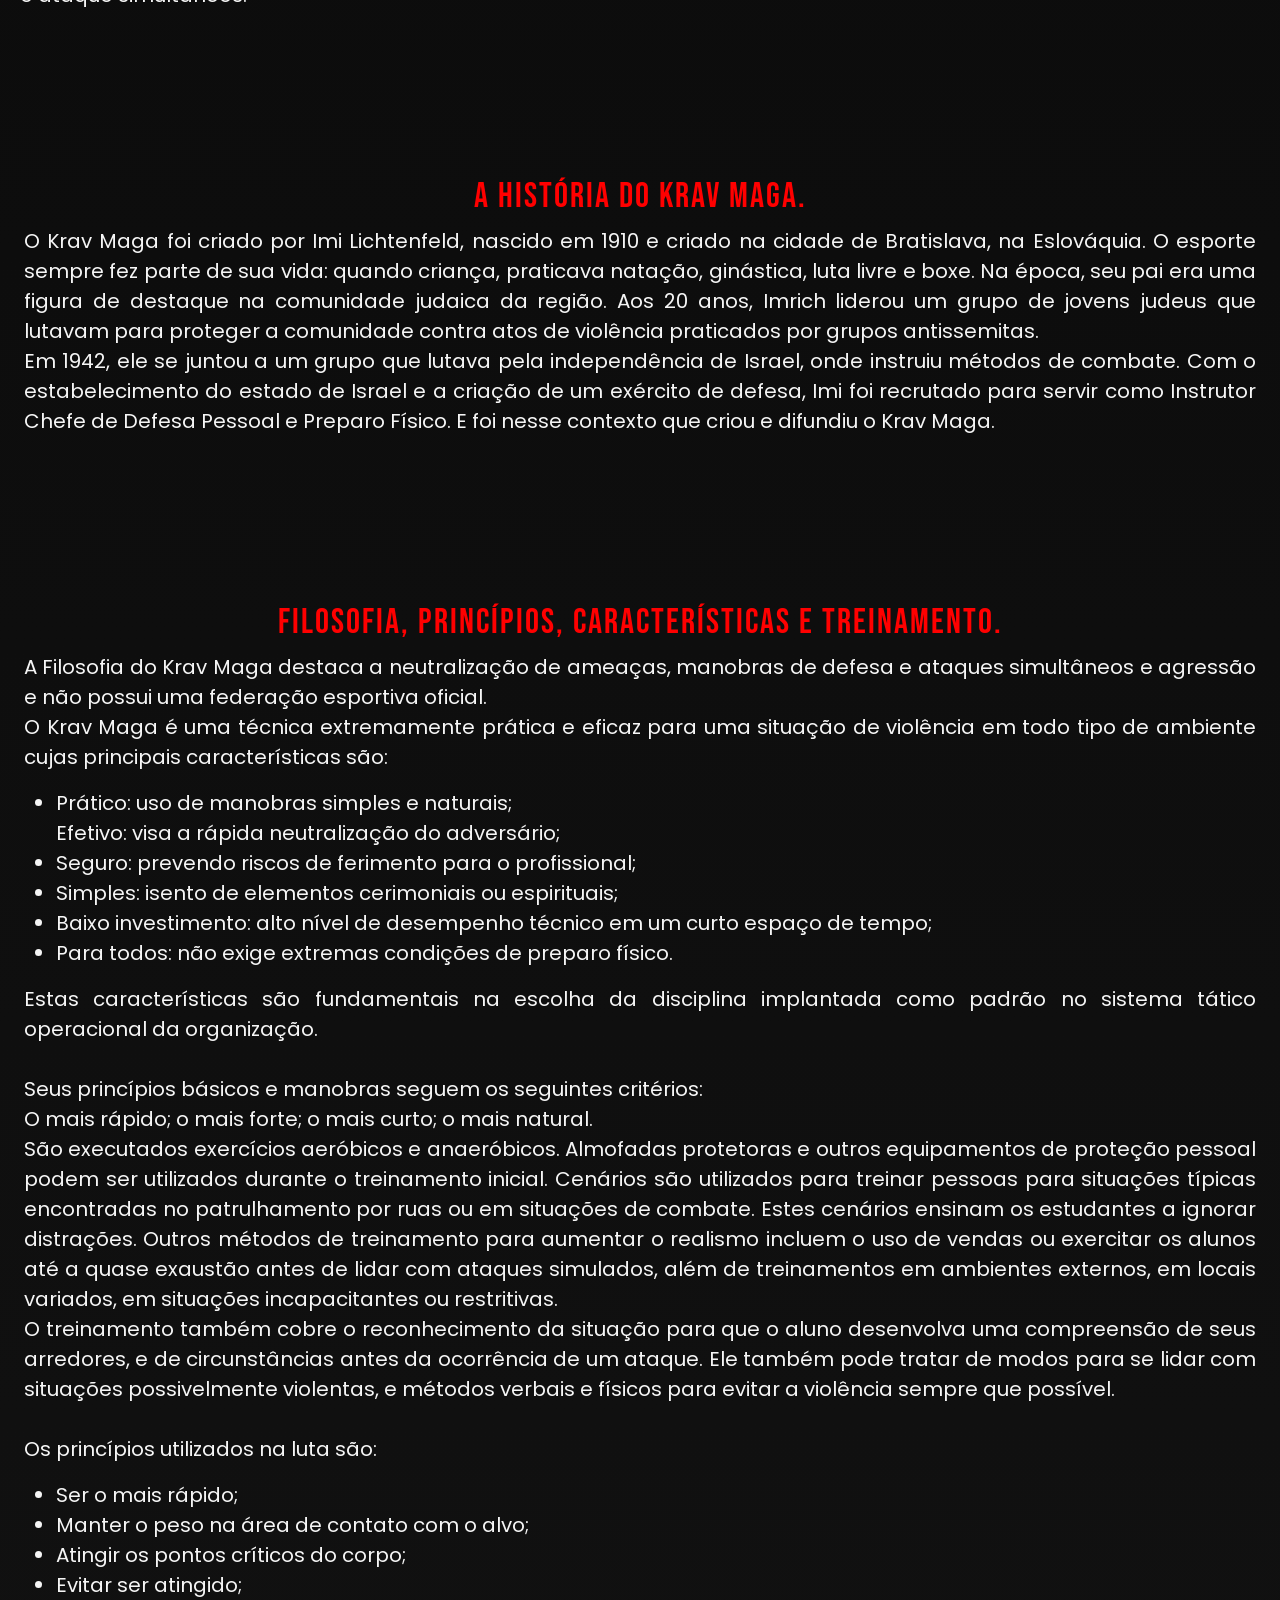
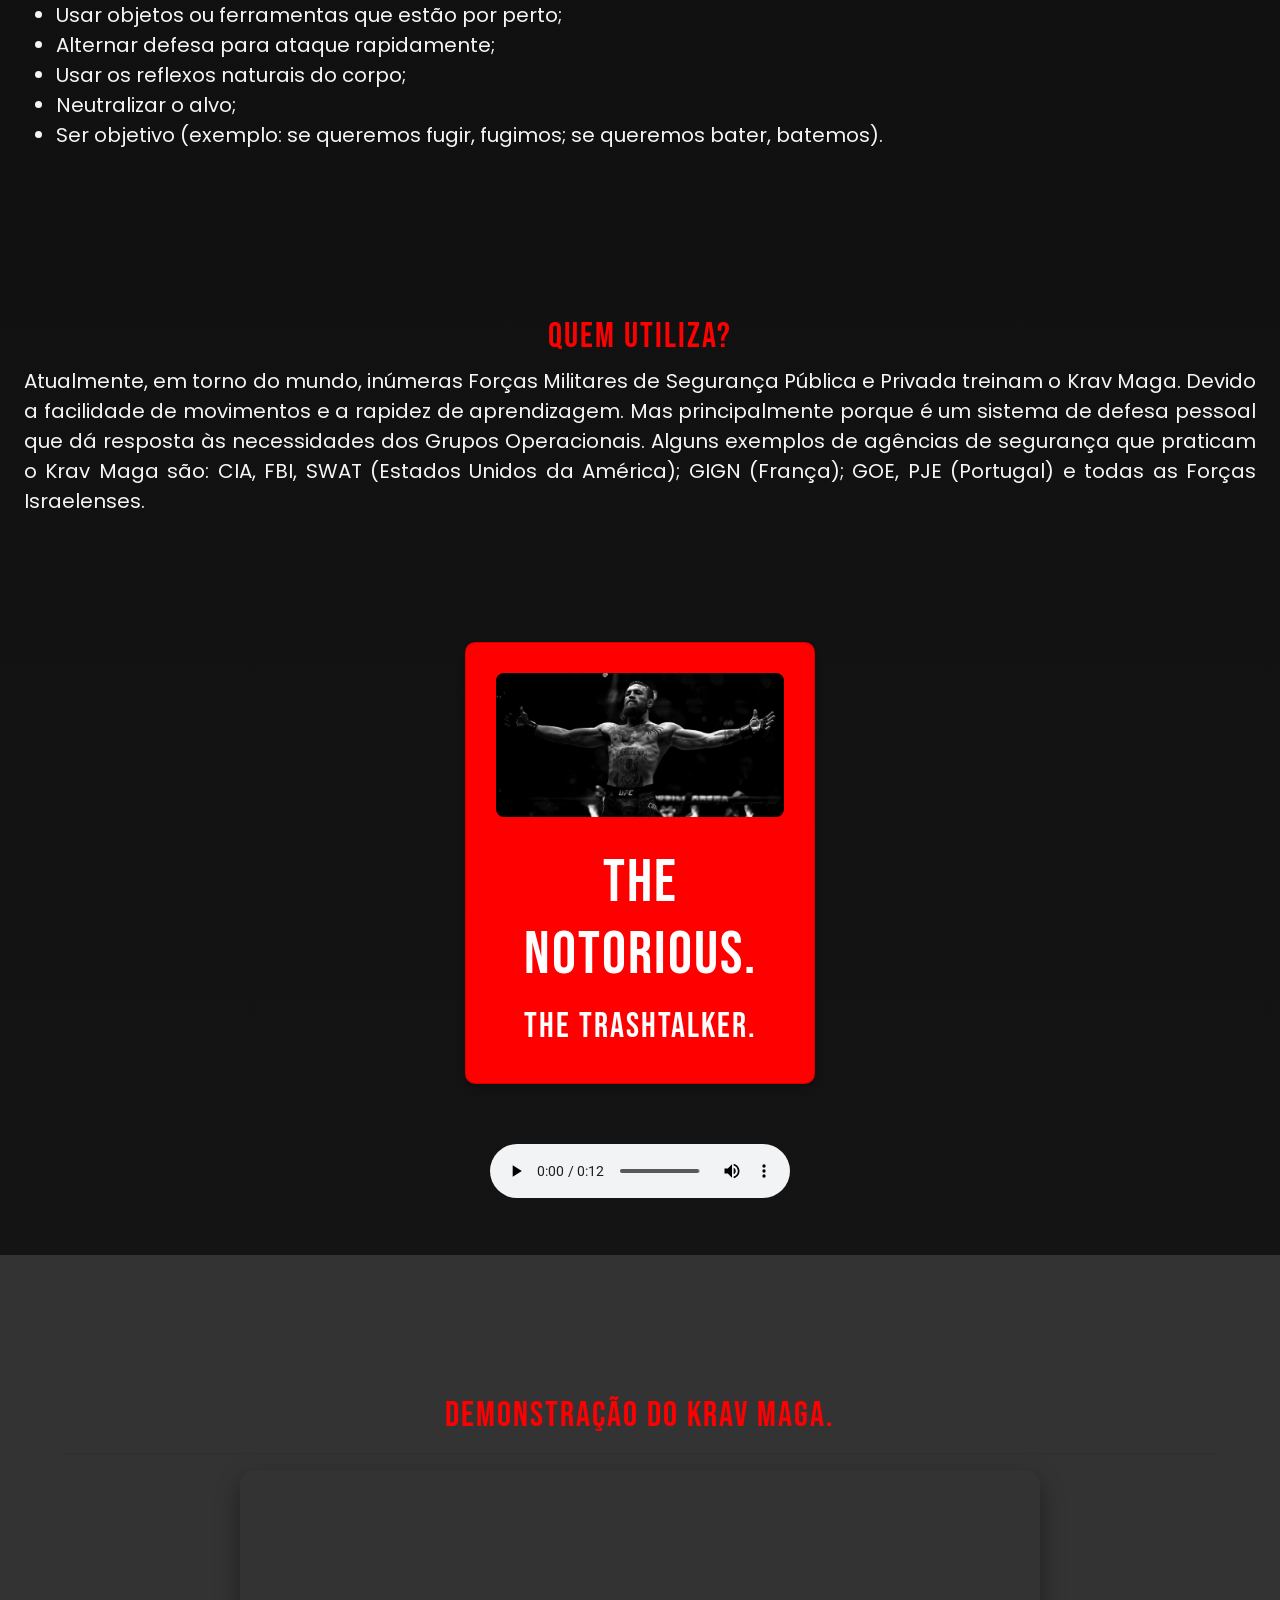
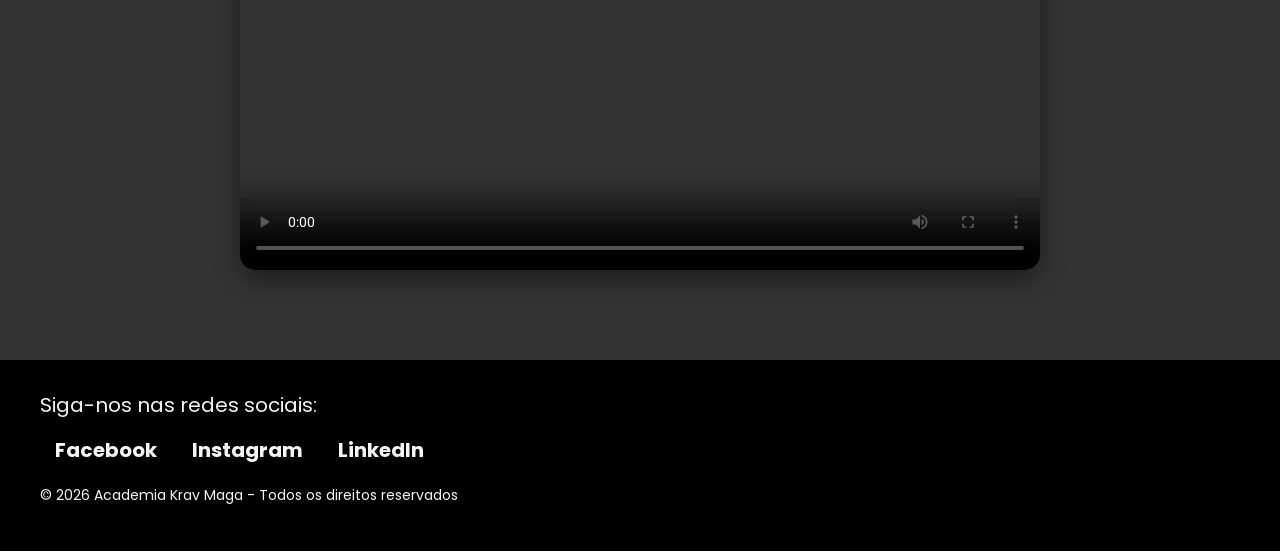
==== commit ec40d66f: "Update index.html" ====
--- a/index.html
+++ b/index.html
@@ -163,20 +163,20 @@
     </div>
     <div class="carousel-inner">
       <div class="carousel-item active">
-        <img src="/download (1).jpg" class="d-block w-100" alt="creed">
+        <img src="download (1).jpg" class="d-block w-100" alt="creed">
       </div>
       <div class="carousel-item">
-        <img src="/Faith.jpg" class="d-block w-100" alt="charles">
+        <img src="Faith.jpg" class="d-block w-100" alt="charles">
       </div>
       <div class="carousel-item">
-        <img src="/amirr-zolfaghari-QkwEYs0AUd4-unsplash.jpg" class="d-block w-100"
+        <img src="amirr-zolfaghari-QkwEYs0AUd4-unsplash.jpg" class="d-block w-100"
           alt="sombra">
       </div>
       <div class="carousel-item">
-        <img src="/wp14558694-alex-poatan-wallpapers.jpg" class="d-block w-100" alt="poatan">
+        <img src="wp14558694-alex-poatan-wallpapers.jpg" class="d-block w-100" alt="poatan">
       </div>
       <div class="carousel-item">
-        <img src="/JUSTICEIRO BRASILEIRO.jpg" class="d-block w-100" alt="justiceiro">
+        <img src="JUSTICEIRO BRASILEIRO.jpg" class="d-block w-100" alt="justiceiro">
       </div>
     </div>
     <button class="carousel-control-prev" type="button" data-bs-target="#carouselExampleIndicators"
--- a/style.css
+++ b/style.css
@@ -136,7 +136,7 @@
 }
 
 #home {
-    background: url(img/pexels-pixabay-260447.jpg) center/cover no-repeat;
+    background: url(pexels-pixabay-260447.jpg) center/cover no-repeat;
     color: white;
     text-align: center;
     height: 100vh;
